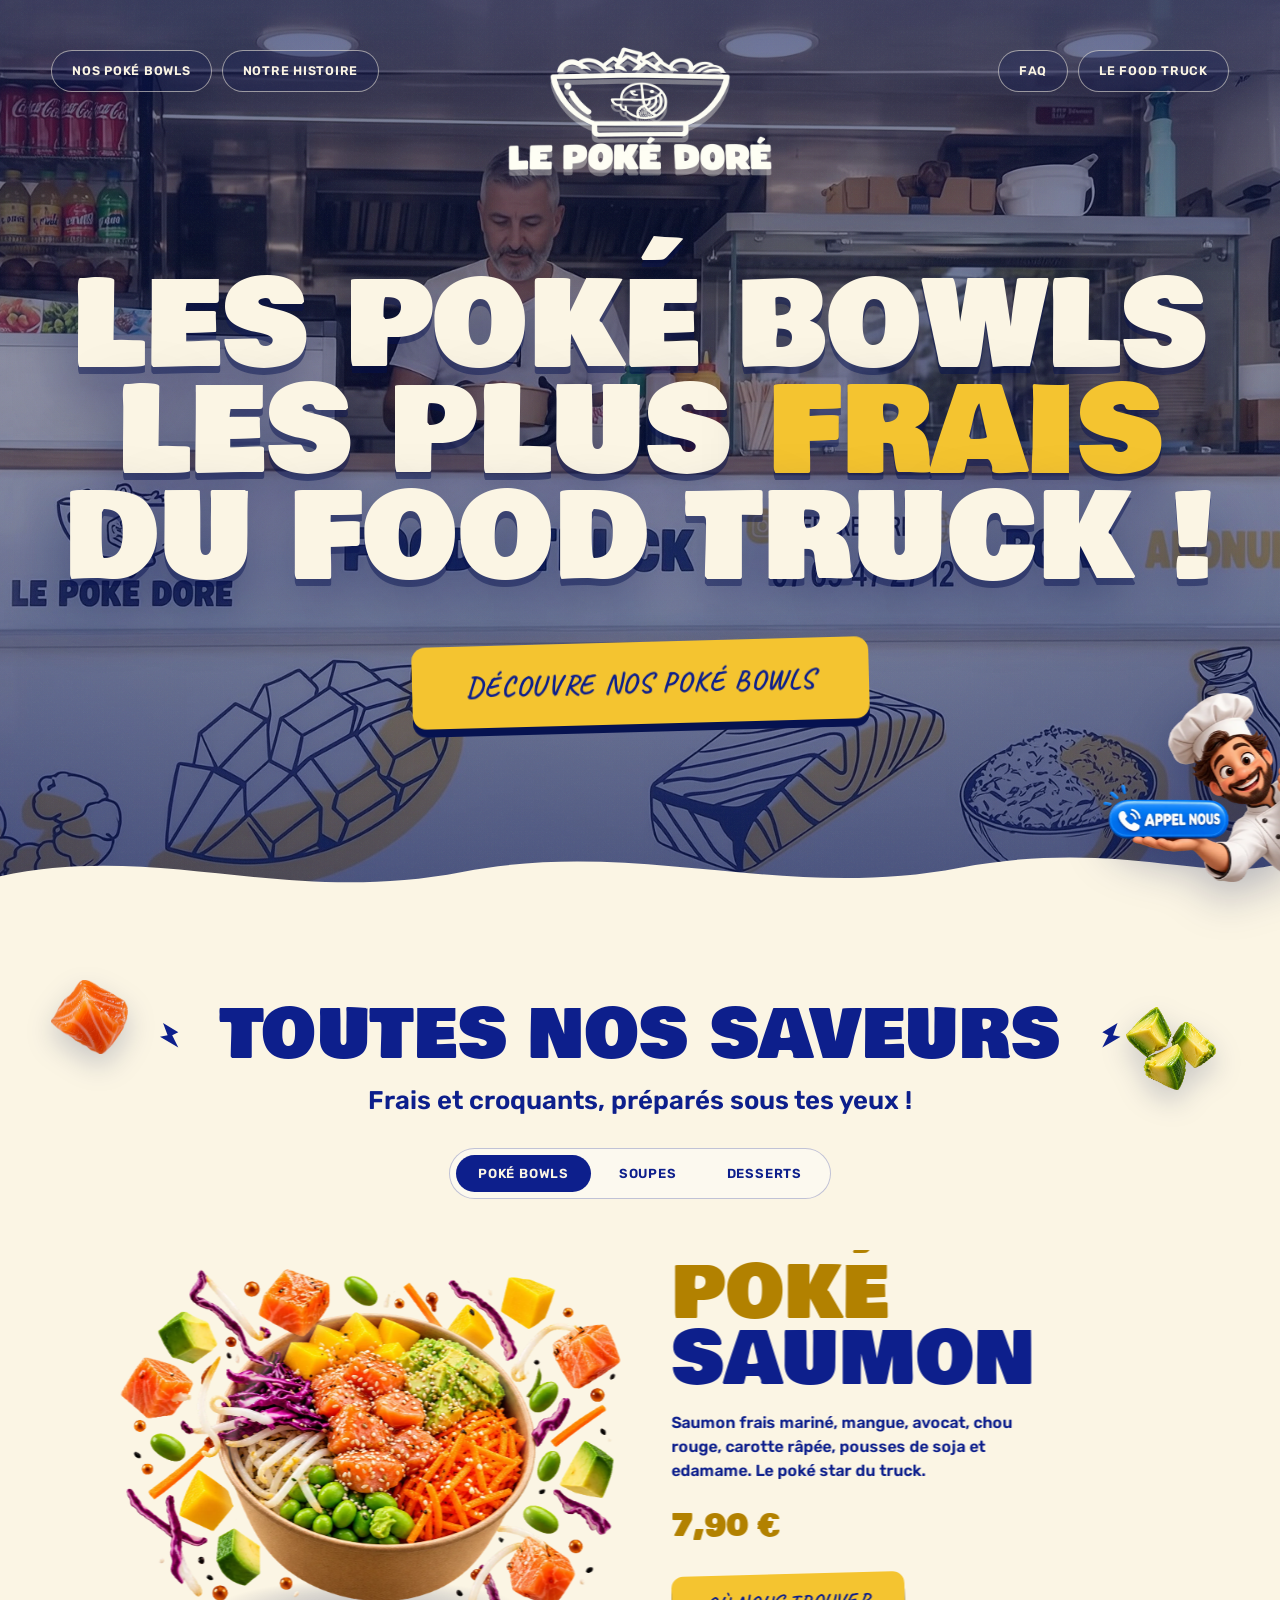
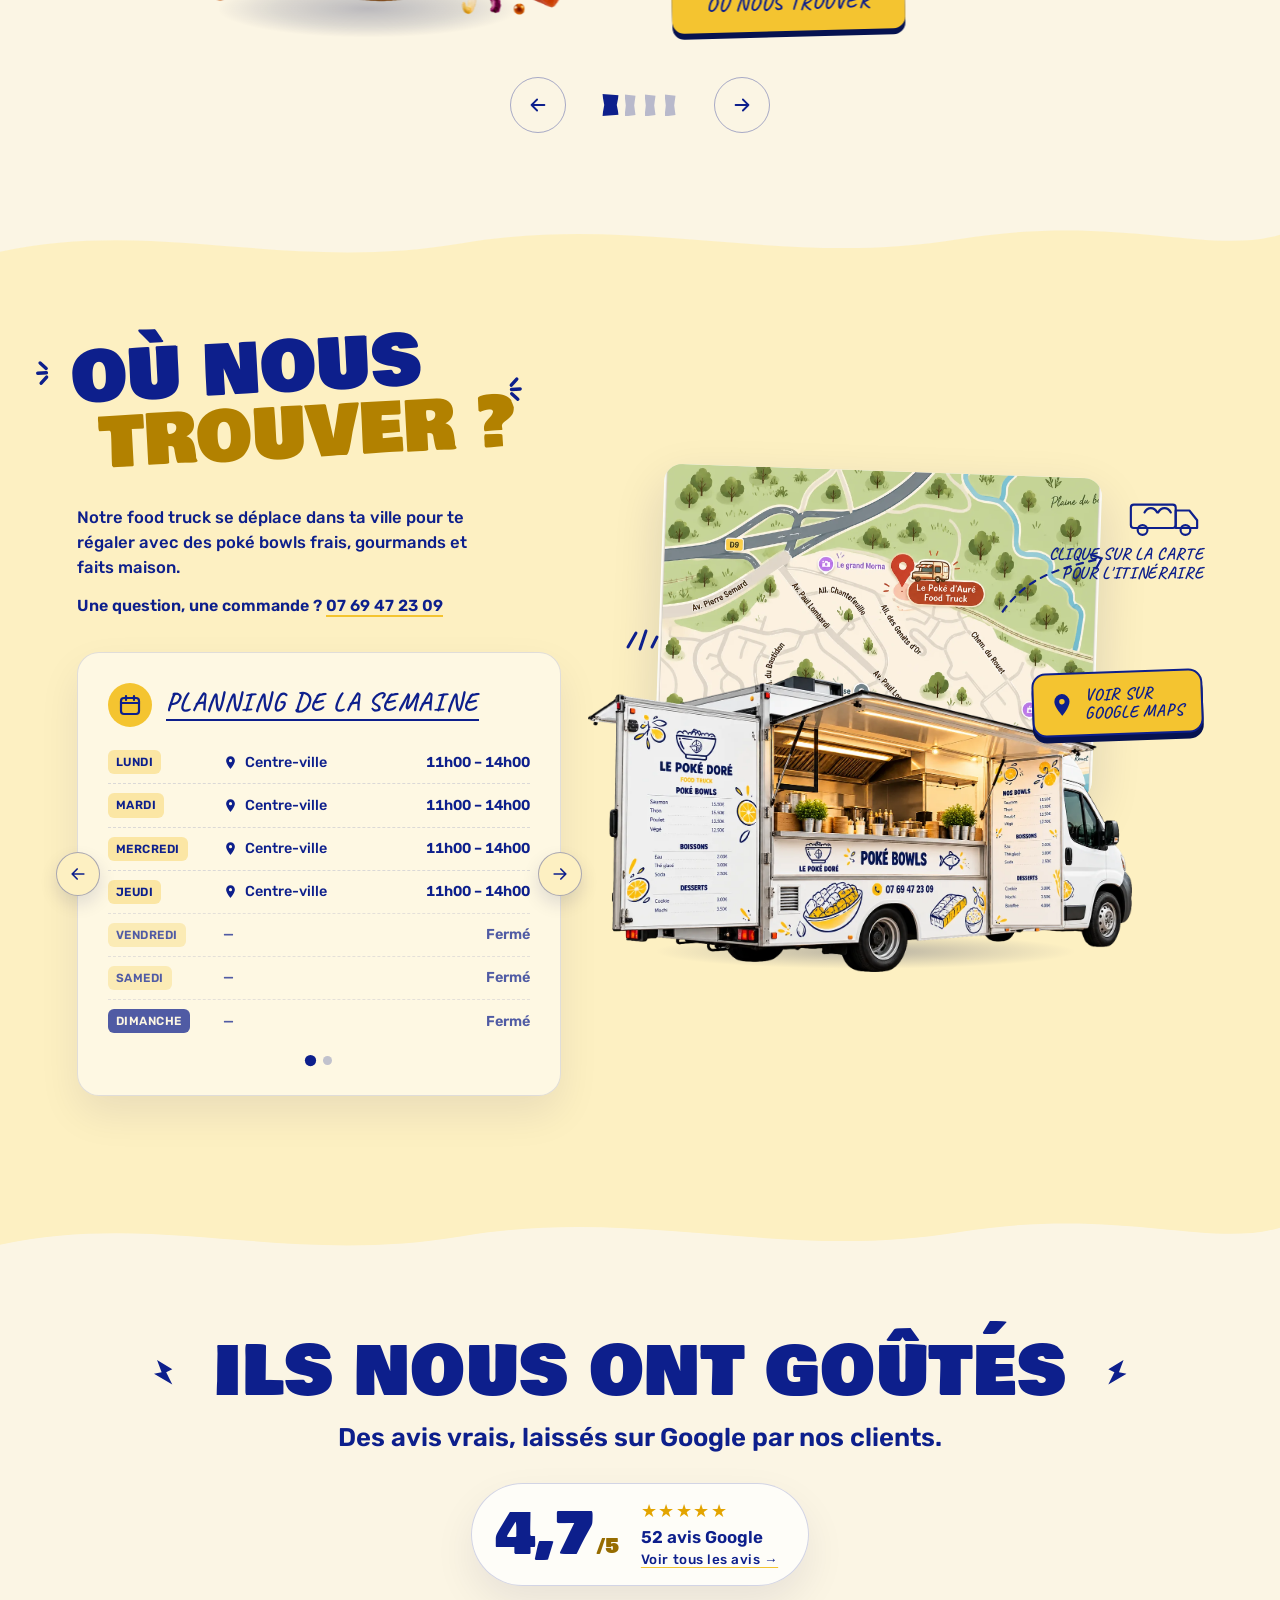
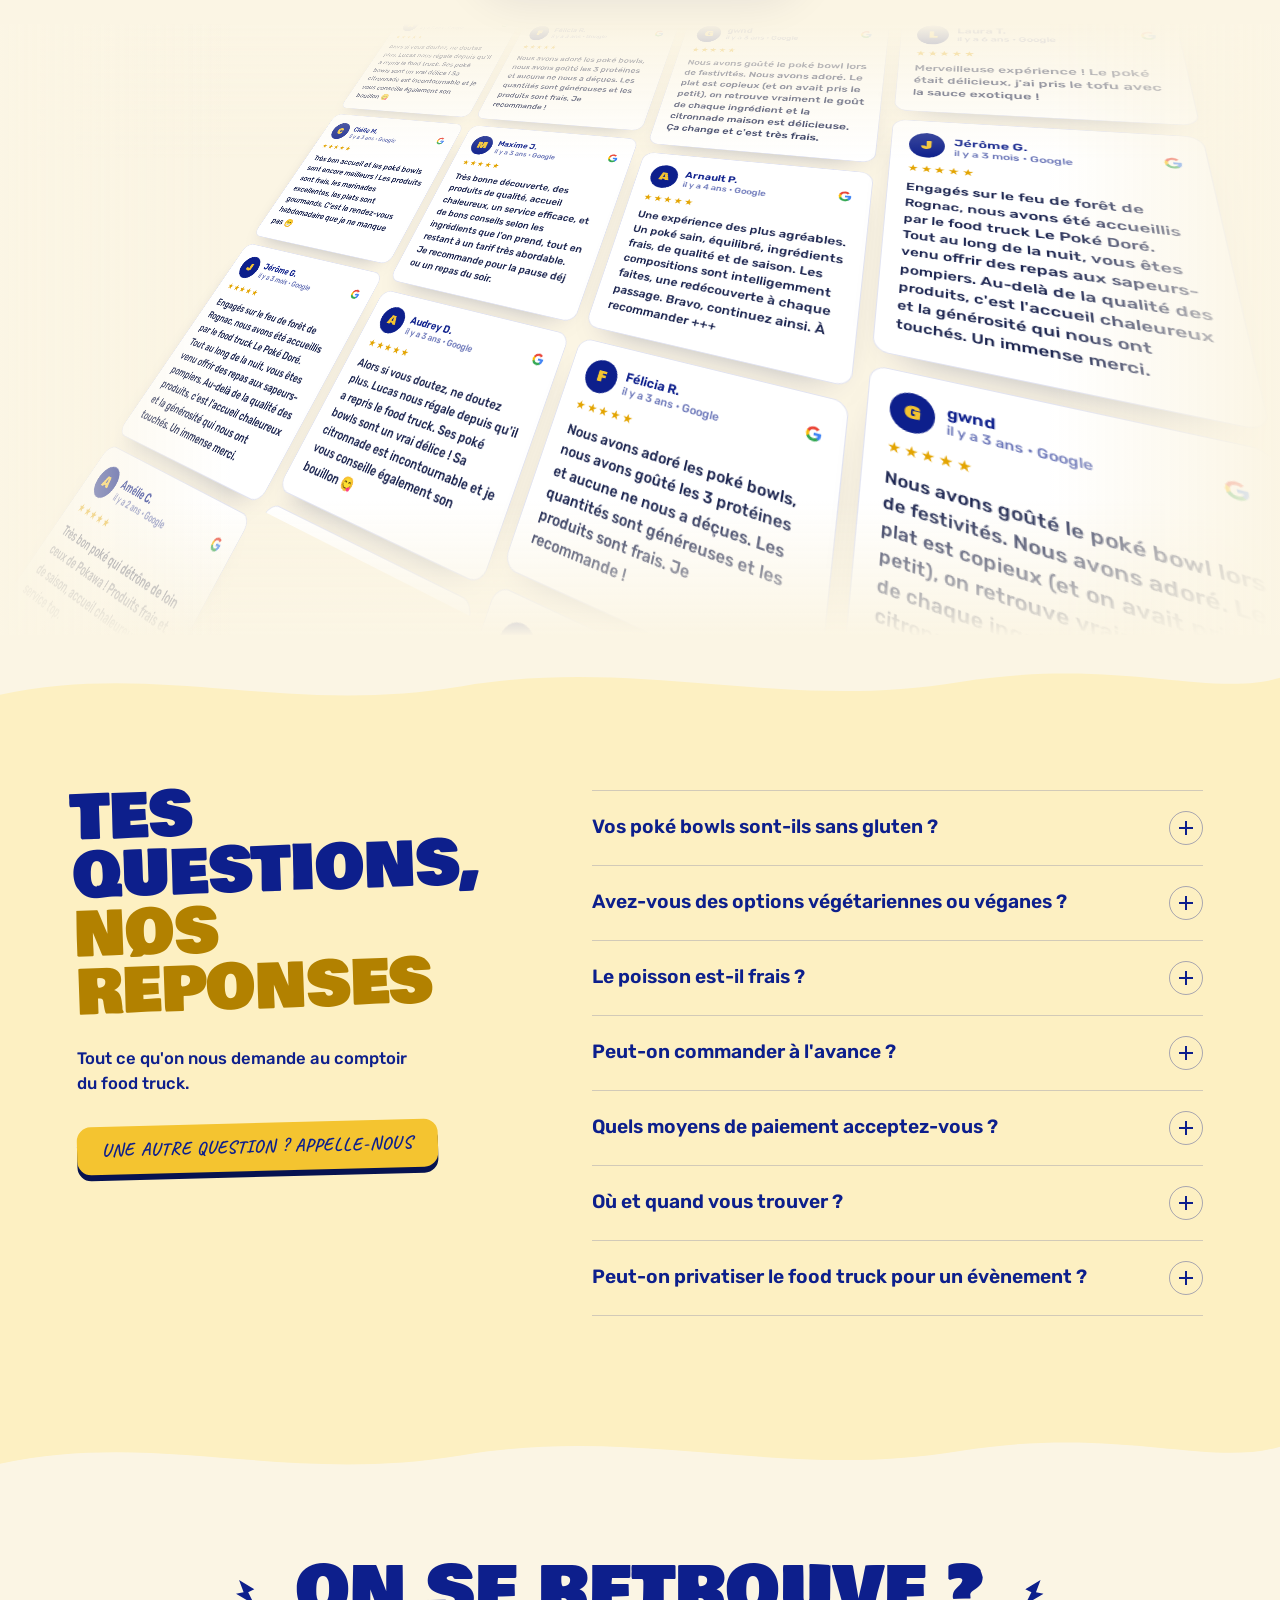
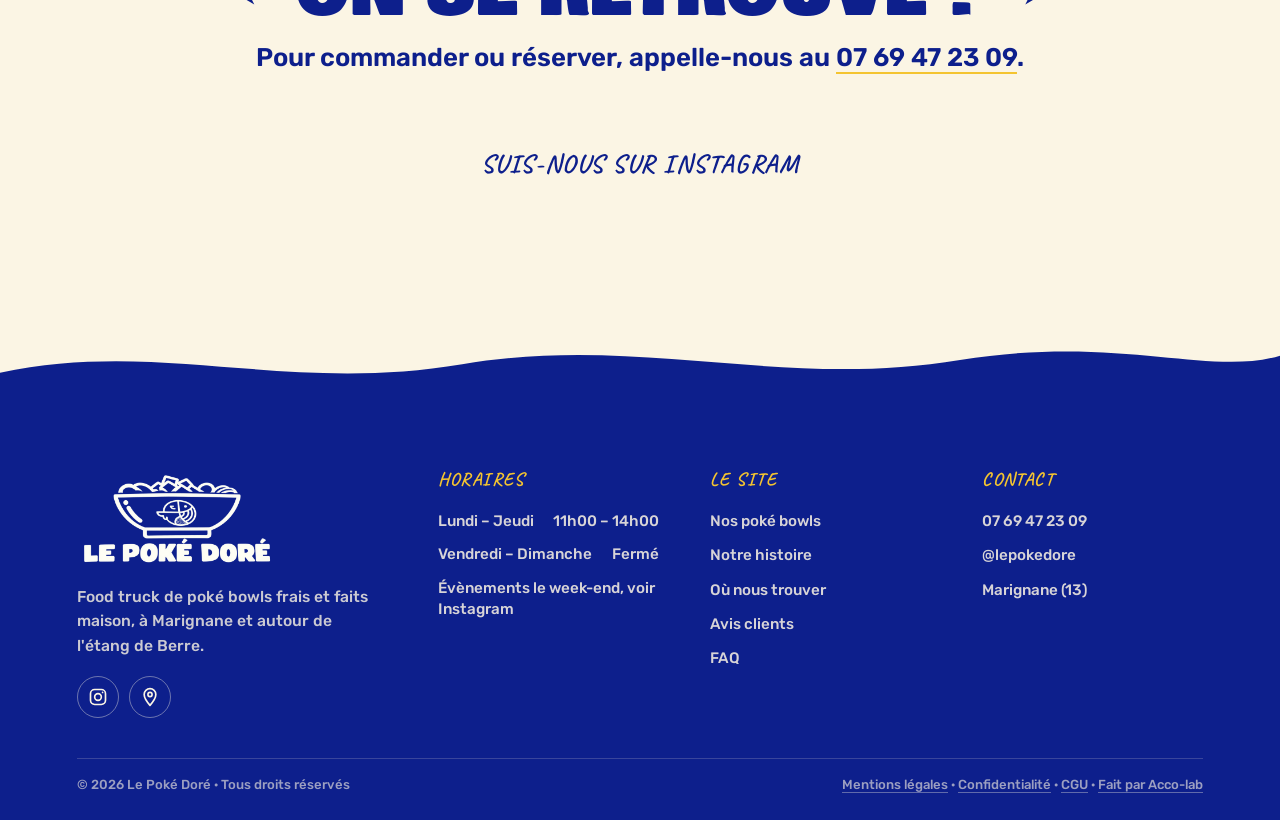
==== index.html @ 1b36ae54 "Flux Instagram affiché directement, sans bouton Co-Authored-By: Claude Fable 5.1 <noreply@anthropic." ====
<!doctype html>
<html lang="fr">
<head>
  <meta charset="utf-8">
  <meta name="viewport" content="width=device-width, initial-scale=1">
  <title>Le Poké Doré – Food truck de poké bowls à Marignane</title>
  <meta name="description" content="Poké bowls frais et faits maison, soupes et desserts à 2,50 €. Food truck à Marignane du lundi au jeudi, 11h à 14h. Planning, carte, avis et contact.">
  <link rel="canonical" href="https://www.lepokedore.fr/">
  <meta name="theme-color" content="#0d1f8c">
  <meta property="og:type" content="website">
  <meta property="og:locale" content="fr_FR">
  <meta property="og:site_name" content="Le Poké Doré">
  <meta property="og:title" content="Le Poké Doré – Food truck de poké bowls à Marignane">
  <meta property="og:description" content="Poké bowls frais et faits maison, soupes et desserts à 2,50 €. Food truck à Marignane du lundi au jeudi, 11h à 14h. Planning, carte, avis et contact.">
  <meta property="og:url" content="https://www.lepokedore.fr/">
  <meta property="og:image" content="https://www.lepokedore.fr/image/og-image.jpg">
  <meta property="og:image:width" content="1200">
  <meta property="og:image:height" content="630">
  <meta name="twitter:card" content="summary_large_image">
  <meta name="twitter:title" content="Le Poké Doré – Food truck de poké bowls à Marignane">
  <meta name="twitter:description" content="Poké bowls frais et faits maison, soupes et desserts à 2,50 €. Food truck à Marignane du lundi au jeudi, 11h à 14h. Planning, carte, avis et contact.">
  <meta name="twitter:image" content="https://www.lepokedore.fr/image/og-image.jpg">
  <link rel="icon" href="favicon.ico" sizes="any">
  <link rel="icon" type="image/png" sizes="192x192" href="icon-192.png">
  <link rel="apple-touch-icon" href="apple-touch-icon.png">
  <link rel="manifest" href="site.webmanifest">
  <link rel="stylesheet" href="style.css?v=3">
  <style>

    /* ---------- HERO ---------- */
    .hero{
      position:relative;
      min-height:100svh;
      overflow:hidden;
      display:grid;
      grid-template-rows:auto 1fr auto;
      isolation:isolate;
      color:var(--cream);
    }
    .hero__bg{
      position:absolute;inset:0;z-index:-2;
      background:url("image/videoheader-poster.jpg") center/cover no-repeat;
      animation:kenburns 18s ease-in-out infinite alternate;
      transform-origin:center;
    }
    @keyframes kenburns{from{transform:scale(1)}to{transform:scale(1.08)}}
    .hero__video{
      position:absolute;inset:0;width:100%;height:100%;object-fit:cover;display:block;
      opacity:0;transition:opacity .8s ease;
    }
    .hero__video.is-ready{opacity:1}
    .hero__shade{
      position:absolute;inset:0;z-index:-1;
      background:
        radial-gradient(120% 80% at 50% 50%, rgba(6,18,80,.08), rgba(6,18,80,.42)),
        linear-gradient(180deg, rgba(6,18,80,.45) 0%, rgba(6,18,80,.25) 40%, rgba(6,18,80,.55) 100%);
    }
    /* grain */
    .hero::after{
      content:"";position:absolute;inset:0;z-index:0;pointer-events:none;opacity:.07;
      background-image:url("data:image/svg+xml;utf8,<svg xmlns='http://www.w3.org/2000/svg' width='160' height='160'><filter id='n'><feTurbulence baseFrequency='.8' numOctaves='2' stitchTiles='stitch'/></filter><rect width='100%' height='100%' filter='url(%23n)'/></svg>");
    }
    /* wavy bottom edge */
    .hero__wave{
      position:absolute;left:0;right:0;bottom:-2px;z-index:2;
      width:100%;height:clamp(40px,6vw,90px);display:block;
    }
    .hero__wave path{fill:var(--cream)}

    .hero .nav__logo img{
      filter:drop-shadow(0 6px 0 rgba(6,18,80,.35)) brightness(0) invert(.96) sepia(.35) saturate(.6);
    }

    /* ---------- CONTENT ---------- */
    .hero__content{
      position:relative;z-index:3;
      display:flex;flex-direction:column;align-items:center;justify-content:center;
      text-align:center;padding:clamp(20px,4vw,40px) 16px clamp(60px,10vw,120px);
    }
    .hero__title{
      font-family:"Bowlby One SC",cursive;font-weight:400;
      font-size:clamp(2.6rem,9.2vw,8.6rem);
      line-height:.9;letter-spacing:.005em;text-transform:uppercase;
      max-width:16ch;
      text-shadow:0 .06em 0 rgba(6,18,80,.45), 0 24px 60px rgba(6,18,80,.5);
    }
    .hero__title .accent{color:var(--yellow)}
    .btn{
      margin-top:clamp(28px,4vw,56px);
      display:inline-block;text-decoration:none;
      font:700 clamp(1.25rem,2.2vw,1.9rem)/1 "Caveat",cursive;letter-spacing:.06em;text-transform:uppercase;
      color:var(--navy);background:var(--yellow);
      padding:.95em 1.9em;border-radius:14px;
      box-shadow:0 8px 0 var(--navy-deep);
      transform:rotate(-1.5deg);
      transition:transform .2s,box-shadow .2s;
    }
    .btn:hover{transform:rotate(-1.5deg) translateY(-3px);box-shadow:0 11px 0 var(--navy-deep)}
    .btn:active{transform:rotate(-1.5deg) translateY(5px);box-shadow:0 3px 0 var(--navy-deep)}

    /* ---------- reveal ---------- */
    .hero__title.reveal{animation-delay:.45s}
    .btn.reveal{animation-delay:.75s}
    .btn.reveal{animation-name:upbtn}
    @keyframes upbtn{to{opacity:1;transform:rotate(-1.5deg)}}

    @media (prefers-reduced-motion:reduce){
      .hero__bg{animation:none}
      .btn.reveal{transform:rotate(-1.5deg)}
    }

    /* ---------- SAVEURS / CARROUSEL ---------- */
    .saveurs{position:relative;overflow:hidden;padding:clamp(56px,8vw,110px) 0 clamp(48px,6vw,80px);color:var(--navy)}
    .saveurs__head{text-align:center;padding:0 16px;position:relative;z-index:2}
    .saveurs__title{
      font-family:"Bowlby One SC",cursive;font-weight:400;text-transform:uppercase;
      font-size:clamp(1.9rem,5.2vw,4.2rem);line-height:1;letter-spacing:.01em;
      display:inline-flex;align-items:center;gap:.35em;
    }
    .saveurs__title svg{width:.55em;height:.55em;flex:none;fill:var(--navy)}
    .saveurs__sub{margin-top:.6em;font:600 clamp(1.05rem,2vw,1.6rem)/1.3 "Rubik",sans-serif}

    .tabs{display:inline-flex;gap:6px;margin-top:clamp(18px,2.4vw,30px);padding:6px;border-radius:999px;border:1.5px solid rgba(13,31,140,.25);background:rgba(255,255,255,.4)}
    .tab{
      border:0;cursor:pointer;border-radius:999px;padding:12px 22px;background:transparent;color:var(--navy);
      font:600 .82rem/1 "Rubik",sans-serif;letter-spacing:.06em;text-transform:uppercase;transition:background .25s,color .25s;
    }
    .tab.is-active{background:var(--navy);color:var(--cream)}
    @media (hover:hover){.tab:not(.is-active):hover{background:rgba(13,31,140,.1)}}
    .carousel[hidden]{display:none}
    .carousel{position:relative;margin-top:clamp(28px,4vw,56px);z-index:2;animation:tabin .5s cubic-bezier(.2,.8,.2,1)}
    @keyframes tabin{from{opacity:0;transform:translateY(14px)}to{opacity:1;transform:none}}
    .carousel__viewport{overflow:hidden;width:100%;touch-action:pan-y;-webkit-user-select:none;user-select:none}
    .carousel__track img{-webkit-user-drag:none;pointer-events:none}
    .slide__price{margin-top:.9em;font-family:"Bowlby One SC",cursive;font-size:clamp(1.4rem,2.4vw,2.2rem);color:#b28100;line-height:1}
    .slide__btn{pointer-events:auto}
    .carousel__track{
      --w:min(1100px,84vw);--gap:clamp(16px,3vw,48px);
      display:flex;gap:var(--gap);width:max-content;
      transform:translateX(calc(50vw - var(--w)/2 - var(--i,0)*(var(--w) + var(--gap)) + var(--dx,0px)));
      transition:transform .7s cubic-bezier(.2,.8,.2,1);
      will-change:transform;backface-visibility:hidden;
    }
    .carousel__track.is-dragging{transition:none}
    .carousel__track.is-dragging .slide{transition:none}
    .carousel__track.is-jumping,
    .carousel__track.is-jumping .slide,
    .carousel__track.is-jumping .slide__bits{transition:none !important}
    .slide{
      width:var(--w);flex:none;
      display:grid;grid-template-columns:minmax(0,1.05fr) minmax(0,1fr);align-items:center;gap:clamp(16px,3vw,40px);
      opacity:.4;transform:scale(.94);transition:opacity .6s,transform .6s;
      padding:10px 0;
    }
    .slide.is-active{opacity:1;transform:none}
    .slide__media{position:relative;animation:bowlfloat 7s ease-in-out infinite}
    .slide:nth-child(2) .slide__media{animation-delay:1.5s}
    .slide:nth-child(3) .slide__media{animation-delay:3s}
    .slide__media img{width:100%;height:auto;display:block}
    .slide__bowl{position:relative;z-index:1}
    /* ombre douce dessinée sous le bowl (pas de filtre sur l'image : Safari le rogne) */
    .slide__media::before{
      content:"";position:absolute;z-index:0;left:22%;right:22%;bottom:-4%;height:16%;
      background:radial-gradient(ellipse at center, rgba(6,18,80,.26) 0%, rgba(6,18,80,.12) 45%, rgba(6,18,80,0) 72%);
    }
    .slide__bits{z-index:2}
    /* les ingrédients : rangés dans le bowl quand la slide est sur le côté, ils jaillissent quand elle arrive au centre */
    .slide__bits{
      position:absolute;inset:0;
      transform:scale(.18) rotate(-20deg);opacity:0;
      transform-origin:50% 56%;
      /* même durée et même courbe que le glissement du carrousel (.7s) */
      transition:transform .75s cubic-bezier(.2,.8,.25,1.15),opacity .3s ease;
    }
    .slide.is-active .slide__bits{transform:none;opacity:1}
    @keyframes bowlfloat{0%,100%{transform:translateY(0) rotate(-1deg)}50%{transform:translateY(-14px) rotate(1deg)}}
    .slide__body{padding-right:clamp(0px,2vw,24px);min-width:0}
    .slide__name{
      font-family:"Bowlby One SC",cursive;font-weight:400;text-transform:uppercase;
      font-size:clamp(2.2rem,5.6vw,5.4rem);line-height:.92;letter-spacing:.005em;
    }
    .slide__name .l1{display:block;color:#b28100}
    .slide__name .l2{display:block;color:var(--navy)}
    .slide__name .l2.is-long{font-size:.72em}
    .slide__text{margin-top:1.2em;max-width:34ch;font:600 clamp(.95rem,1.25vw,1.15rem)/1.5 "Rubik",sans-serif;color:var(--navy)}
    .slide__price{margin-top:.9em;font-family:"Bowlby One SC",cursive;font-size:clamp(1.4rem,2.4vw,2.2rem);color:#b28100;line-height:1}
    .slide__btn{
      margin-top:1.6em;display:inline-block;text-decoration:none;
      font:700 clamp(1.05rem,1.6vw,1.4rem)/1 "Caveat",cursive;letter-spacing:.06em;text-transform:uppercase;
      color:var(--navy);background:var(--yellow);padding:.9em 1.7em;border-radius:12px;
      box-shadow:0 6px 0 var(--navy-deep);transform:rotate(-1.5deg);transition:transform .2s,box-shadow .2s;
    }
    .slide__btn:hover{transform:rotate(-1.5deg) translateY(-3px);box-shadow:0 9px 0 var(--navy-deep)}

    .carousel__nav{display:flex;align-items:center;justify-content:center;gap:clamp(18px,3vw,40px);margin-top:clamp(20px,3vw,36px)}
    .carousel__arrow{
      width:56px;height:56px;border-radius:50%;border:1.5px solid rgba(13,31,140,.35);background:transparent;
      color:var(--navy);cursor:pointer;display:grid;place-items:center;transition:background .25s,color .25s,transform .2s;
    }
    .carousel__arrow svg{width:22px;height:22px;stroke:currentColor;fill:none;stroke-width:2;stroke-linecap:round;stroke-linejoin:round}
    @media (hover:hover){.carousel__arrow:hover{background:var(--navy);color:var(--cream);transform:translateY(-2px)}}
    .carousel__dots{display:flex;gap:9px}
    .carousel__dot{
      width:11px;height:22px;border:0;padding:0;cursor:pointer;background:rgba(13,31,140,.28);
      clip-path:polygon(0 0,100% 6%,88% 50%,100% 94%,0 100%,12% 50%);transition:background .25s,transform .25s;
    }
    .carousel__dot.is-active{background:var(--navy);transform:scaleX(1.5)}

    /* ingrédients qui volent autour de la section */
    .saveurs .food{position:absolute;z-index:1;pointer-events:none;filter:drop-shadow(0 12px 14px rgba(6,18,80,.2));transition:opacity .4s,transform .4s}
    .saveurs .food[data-for]{opacity:0;transform:scale(.6)}
    .saveurs[data-active="bowls-carousel"] .food[data-for="bowls-carousel"],
    .saveurs[data-active="soups-carousel"] .food[data-for="soups-carousel"],
    .saveurs[data-active="desserts-carousel"] .food[data-for="desserts-carousel"]{opacity:1;transform:none}
    /* desserts : pas de calque d'ingrédients, le pot est un peu plus petit */
    .slide--dessert .slide__media{padding:0 8%}
    .saveurs .food img{display:block;width:100%;height:auto;animation:float 6s ease-in-out infinite}
    @keyframes float{0%,100%{transform:translateY(0) rotate(var(--r,0deg))}50%{transform:translateY(-14px) rotate(calc(var(--r,0deg) + 4deg))}}
    .saveurs .food--a{left:4%;top:9%;width:clamp(50px,6vw,110px)}
    .saveurs .food--a img{--r:-15deg}
    .saveurs .food--b{right:5%;top:12%;width:clamp(60px,7vw,130px)}
    .saveurs .food--b img{--r:12deg;animation-delay:1.3s}
    .saveurs .food--c{left:10%;bottom:8%;width:clamp(60px,7vw,120px)}
    .saveurs .food--c img{--r:20deg;animation-delay:2.2s}

    @media (max-width:760px){
      .carousel__track{--w:86vw}
      .slide{grid-template-columns:1fr;text-align:center;gap:6px}
      .slide__body{padding:0 8px}
      .slide__text{margin:1em auto 0}
      .saveurs .food--a{left:3%;top:1.5%;width:50px}
      .saveurs .food--c{left:4%;bottom:3%;width:46px}
      .tabs{padding:4px;gap:4px}
      .tab{padding:11px 14px;font-size:.72rem}
      .saveurs .food--b{top:4%;right:3%;width:54px}
    }

    /* ---------- OÙ NOUS TROUVER ---------- */
    .where{position:relative;overflow:hidden;padding:clamp(56px,8vw,110px) 0 clamp(56px,7vw,100px);color:var(--navy)}
    .where__grid{
      width:min(1360px,88vw);margin:0 auto;
      display:grid;grid-template-columns:minmax(0,.9fr) minmax(0,1.1fr);gap:clamp(24px,4vw,64px);align-items:center;
    }
    .where__title{
      font-family:"Bowlby One SC",cursive;font-weight:400;text-transform:uppercase;
      font-size:clamp(2.4rem,5.4vw,5rem);line-height:.95;letter-spacing:.005em;position:relative;
      transform:rotate(-3deg);transform-origin:left bottom;width:fit-content;
    }
    .where__title .gold{color:#b28100;display:inline-block;transform:translateX(.35em)}
    .where__title .spark{position:absolute;width:.5em;height:.5em;fill:none;stroke:var(--navy);stroke-width:2.4;stroke-linecap:round}
    .where__title .spark--l{left:-.55em;top:.1em}
    .where__title .spark--r{right:-.5em;top:.7em;transform:scaleX(-1)}
    .where__text{margin-top:1.1em;max-width:36ch;font:500 clamp(1.02rem,1.3vw,1.25rem)/1.5 "Rubik",sans-serif}

    .plan{
      margin-top:clamp(22px,3vw,40px);
      background:rgba(255,255,255,.55);border:1.5px solid rgba(13,31,140,.12);
      border-radius:22px;padding:clamp(18px,2.4vw,30px) clamp(16px,2.4vw,30px);
      box-shadow:0 18px 40px rgba(6,18,80,.08);
    }
    .where__left{min-width:0}
    .plan{position:relative;min-width:0;max-width:100%}
    .plan__viewport{overflow:hidden;height:var(--plan-h,auto);min-width:0;width:100%}
    .plan__panels{display:flex;height:100%;min-width:0;width:100%;transition:transform .6s cubic-bezier(.2,.8,.2,1);transform:translateX(calc(var(--p,0) * -100%))}
    .plan__panel{flex:0 0 100%;width:100%;min-width:0;height:100%}
    .plan__carte img{max-width:100%}
    .plan__panel--carte{display:flex;flex-direction:column}
    .plan__panel--carte .plan__carte{flex:1;min-height:0;overflow-y:auto;overscroll-behavior:contain;scrollbar-width:thin}
    .plan__hint{margin:8px 0 0;text-align:center;font:500 .78rem "Rubik",sans-serif;color:rgba(13,31,140,.6)}
    .plan__arrow{
      position:absolute;top:50%;z-index:3;width:44px;height:44px;border-radius:50%;transform:translateY(-50%);
      border:1.5px solid rgba(13,31,140,.35);background:var(--cream);color:var(--navy);cursor:pointer;display:grid;place-items:center;
      box-shadow:0 8px 18px rgba(6,18,80,.12);transition:background .25s,color .25s;
    }
    .plan__arrow svg{width:20px;height:20px;stroke:currentColor;fill:none;stroke-width:2;stroke-linecap:round;stroke-linejoin:round}
    .plan__arrow--prev{left:-22px}.plan__arrow--next{right:-22px}
    @media (hover:hover){.plan__arrow:hover{background:var(--navy);color:var(--cream)}}
    .plan__dots{display:flex;justify-content:center;gap:8px;margin-top:14px}
    .plan__dots span{width:9px;height:9px;border-radius:50%;background:rgba(13,31,140,.25);transition:background .25s,transform .25s}
    .plan__dots span.is-active{background:var(--navy);transform:scale(1.25)}
    .plan__carte{display:block;border-radius:14px;overflow:hidden;border:1.5px solid rgba(13,31,140,.12);background:#fff}
    .plan__carte img{width:100%;height:auto;display:block}
    .plan__head{display:flex;align-items:center;gap:14px;margin-bottom:14px}
    .plan__ico{width:44px;height:44px;flex:none;border-radius:50%;background:var(--yellow);display:grid;place-items:center}
    .plan__ico svg{width:24px;height:24px;fill:none;stroke:var(--navy);stroke-width:2.2;stroke-linecap:round;stroke-linejoin:round}
    .plan__title{font:700 clamp(1.3rem,2vw,1.8rem)/1 "Caveat",cursive;letter-spacing:.06em;text-transform:uppercase;border-bottom:2px solid var(--navy);padding-bottom:4px}
    .plan__list{list-style:none}
    .plan__row{
      display:grid;grid-template-columns:7.2em 1fr auto;align-items:center;gap:12px;
      padding:9px 0;font:500 clamp(.9rem,1.1vw,1.05rem)/1.2 "Rubik",sans-serif;
    }
    .plan__row + .plan__row{border-top:1px dashed rgba(13,31,140,.14)}
    .plan__day{font-weight:600;text-transform:uppercase;letter-spacing:.04em;font-size:.82em;background:rgba(244,196,48,.35);padding:5px 8px;border-radius:6px;width:fit-content}
    .plan__place{display:flex;align-items:center;gap:7px}
    .plan__place svg{width:15px;height:15px;flex:none;fill:var(--navy)}
    .plan__time{white-space:nowrap;font-weight:600;font-variant-numeric:tabular-nums}
    .plan__row.is-closed{opacity:.72}
    .plan__row.is-today .plan__day{background:var(--navy);color:var(--cream)}

    /* côté droit : carte + truck */
    .where__map{position:relative;aspect-ratio:1.18;min-height:340px}
    .map{
      position:absolute;left:8%;top:0;width:74%;height:64%;
      border-radius:18px;overflow:hidden;transform:rotate(2deg);
      box-shadow:0 20px 50px rgba(6,18,80,.14);background:#eef3e6;
    }
    .map__bg{width:100%;height:100%;display:block;object-fit:cover}

    .truck{
      position:absolute;left:-4%;bottom:0;width:92%;z-index:2;
      animation:truckfloat 7s ease-in-out infinite;
    }
    .truck img{width:100%;height:auto;display:block}
    .truck::before{content:"";position:absolute;left:12%;right:10%;bottom:1%;height:12%;background:radial-gradient(ellipse at center, rgba(6,18,80,.28), rgba(6,18,80,0) 70%);z-index:-1}
    @keyframes truckfloat{0%,100%{transform:translateY(0)}50%{transform:translateY(-8px)}}

    .where__note{
      position:absolute;right:0;top:4%;max-width:190px;text-align:right;
      font:700 clamp(1rem,1.3vw,1.25rem)/1.15 "Caveat",cursive;letter-spacing:.04em;text-transform:uppercase;color:var(--navy);
    }
    .where__note svg{width:78px;height:auto;display:block;margin:0 0 6px auto;fill:none;stroke:var(--navy);stroke-width:2.2;stroke-linecap:round;stroke-linejoin:round}
    .where__arrow{position:absolute;right:16%;top:16%;width:110px;height:auto;fill:none;stroke:var(--navy);stroke-width:2.4;stroke-dasharray:7 7;stroke-linecap:round;z-index:1}
    .where__cta{
      position:absolute;right:0;top:40%;z-index:3;
      display:inline-flex;align-items:center;gap:10px;text-decoration:none;
      font:700 clamp(1rem,1.3vw,1.25rem)/1.05 "Caveat",cursive;letter-spacing:.05em;text-transform:uppercase;
      color:var(--navy);background:var(--yellow);padding:.75em 1.1em .75em .9em;border-radius:14px;
      border:2px solid var(--navy);box-shadow:0 6px 0 var(--navy-deep);transform:rotate(-2deg);transition:transform .2s,box-shadow .2s;
    }
    .where__cta svg{width:26px;height:26px;flex:none;fill:var(--navy)}
    .where__cta:hover{transform:rotate(-2deg) translateY(-3px);box-shadow:0 9px 0 var(--navy-deep)}
    .where__phone{margin-top:18px;font:600 clamp(1rem,1.2vw,1.15rem)/1 "Rubik",sans-serif}
    .where__phone a{color:var(--navy);text-decoration:none;border-bottom:2px solid var(--yellow);white-space:nowrap}

    .where .dash{position:absolute;width:36px;height:auto;fill:none;stroke:var(--navy);stroke-width:3;stroke-linecap:round;z-index:1}

    @media (max-width:900px){
      .where__grid{grid-template-columns:minmax(0,1fr)}
      .plan{padding:16px 12px}
      .plan__arrow{width:36px;height:36px}
      .plan__arrow--prev{left:4px}.plan__arrow--next{right:4px}
      .plan__arrow{top:auto;bottom:6px;transform:none}
      .plan__dots{margin-top:12px}
      .plan__row{grid-template-columns:5.4em 1fr auto;gap:8px;font-size:.86rem;padding:8px 0}
      .plan__day{font-size:.72em;padding:4px 6px}
      .plan__time{font-size:.92em}
      .where__title .spark--l{left:-.4em}
      .where__map{aspect-ratio:1.1;min-height:300px;margin-top:10px}
      .where__note{display:none}
      .where__arrow{display:none}
      .where__cta{top:auto;bottom:62%;right:0}
      .map{left:6%;width:74%}
      .truck{left:-6%;width:100%}
    }

    /* ---------- Pop-up carte ---------- */
    .lightbox{border:0;padding:0;background:transparent;max-width:none;max-height:none;width:100vw;height:100vh;
      display:none;align-items:center;justify-content:center;overscroll-behavior:contain}
    .lightbox[open]{display:flex}
    .lightbox::backdrop{background:rgba(6,18,80,.78);backdrop-filter:blur(4px)}
    .lightbox img{max-width:min(92vw,720px);max-height:88vh;width:auto;height:auto;border-radius:18px;
      box-shadow:0 40px 80px rgba(0,0,0,.45);animation:lbin .35s cubic-bezier(.2,.8,.2,1)}
    @keyframes lbin{from{opacity:0;transform:scale(.94) translateY(12px)}to{opacity:1;transform:none}}
    .lightbox__close{position:fixed;top:14px;right:14px;width:48px;height:48px;border-radius:50%;border:0;cursor:pointer;
      background:var(--yellow);color:var(--navy);display:grid;place-items:center;box-shadow:0 6px 0 var(--navy-deep);z-index:2}
    .lightbox__close svg{width:24px;height:24px;stroke:currentColor;fill:none;stroke-width:2.4;stroke-linecap:round}
    body.has-lightbox{overflow:hidden}

    /* ---------- AVIS : mur de cartes en perspective ---------- */
    .avis{position:relative;overflow:hidden;padding:clamp(56px,8vw,110px) 0 0;color:var(--navy)}
    .avis__head{text-align:center;padding:0 16px;position:relative;z-index:2}
    .avis__title{
      font-family:"Bowlby One SC",cursive;font-weight:400;text-transform:uppercase;
      font-size:clamp(1.9rem,5.2vw,4.2rem);line-height:1;letter-spacing:.01em;
      display:inline-flex;align-items:center;gap:.35em;
    }
    .avis__title .spark{width:.55em;height:.55em;flex:none;fill:var(--navy)}
    .avis__sub{margin-top:.6em;font:600 clamp(1.05rem,2vw,1.6rem)/1.3 "Rubik",sans-serif}
    .score{
      display:inline-flex;align-items:center;gap:22px;margin:28px auto 0;padding:16px 30px 16px 24px;
      border-radius:999px;background:rgba(255,255,255,.6);border:1.5px solid rgba(13,31,140,.18);
      box-shadow:0 18px 40px rgba(6,18,80,.08);text-align:left;text-decoration:none;color:var(--navy);
      transition:transform .25s,box-shadow .25s;
    }
    .score:hover{transform:translateY(-3px);box-shadow:0 24px 50px rgba(6,18,80,.14)}
    .score__note{font-family:"Bowlby One SC",cursive;font-size:56px;line-height:.9;color:var(--navy)}
    .score__note small{font-size:20px;color:#966c00;margin-left:2px}
    .score__detail{display:flex;flex-direction:column;gap:3px;font:500 15px/1.3 "Rubik",sans-serif}
    .score__detail .stars{font-size:18px;letter-spacing:.08em}
    .score__detail strong{font-weight:600;font-size:17px}
    .score__link{font-size:13.5px;letter-spacing:.04em;text-decoration:underline;text-underline-offset:3px;text-decoration-color:var(--yellow)}
    .stars{color:#e3a400;letter-spacing:.12em}

    .gwall{--gap:16px;--duree:42s;position:relative;height:clamp(560px,68vh,740px);overflow:hidden;perspective:320px;margin-top:clamp(20px,3vw,40px)}
    .gwall__scene{
      position:absolute;left:50%;top:50%;display:flex;gap:var(--gap);
      transform:translate(-50%,-50%) translateX(-80px) translateZ(-90px) rotateX(18deg) rotateY(-9deg) rotateZ(16deg);
      transform-style:preserve-3d;
    }
    .gcol{display:flex;flex-direction:column;gap:var(--gap);width:310px;flex-shrink:0}
    .gcol__track{display:flex;flex-direction:column;gap:var(--gap);flex-shrink:0;animation:gcol-up var(--duree) linear infinite}
    .gcol--rev .gcol__track{animation-direction:reverse}
    .gwall:hover .gcol__track{animation-play-state:paused}
    @keyframes gcol-up{from{transform:translateY(0)}to{transform:translateY(calc(-100% - var(--gap)))}}
    .gcard{
      margin:0;padding:20px 20px 22px;border-radius:16px;background:#fff;
      border:1.5px solid rgba(13,31,140,.12);box-shadow:0 18px 40px -28px rgba(6,18,80,.4);
      display:flex;flex-direction:column;gap:10px;
    }
    .gcard__head{display:flex;align-items:center;gap:10px}
    .gcard__avatar{width:40px;height:40px;border-radius:50%;flex-shrink:0;display:grid;place-items:center;background:var(--navy);color:var(--yellow);font-family:"Bowlby One SC",cursive;font-size:18px}
    .gcard__head figcaption{display:flex;flex-direction:column;line-height:1.25;min-width:0;flex:1}
    .gcard__head b{font:600 15px "Rubik",sans-serif;color:var(--navy)}
    .gcard__head small{font:500 12.5px "Rubik",sans-serif;color:rgba(13,31,140,.6)}
    .gcard__g{width:18px;height:18px;flex-shrink:0}
    .gcard .stars{font-size:14px}
    .gcard blockquote{margin:0;font:500 15.5px/1.5 "Rubik",sans-serif;color:#1c2550}
    .gwall__fade{position:absolute;pointer-events:none;z-index:2}
    .gwall__fade--t{inset:0 0 auto 0;height:22%;background:linear-gradient(180deg,var(--cream),transparent)}
    .gwall__fade--b{inset:auto 0 0 0;height:22%;background:linear-gradient(0deg,var(--cream),transparent)}
    .gwall__fade--l{inset:0 auto 0 0;width:18%;background:linear-gradient(90deg,var(--cream),transparent)}
    .gwall__fade--r{inset:0 0 0 auto;width:18%;background:linear-gradient(270deg,var(--cream),transparent)}
    @media (max-width:860px){
      .gwall{height:520px;perspective:260px}
      .gwall__scene{transform:translate(-50%,-50%) translateX(-30px) translateZ(-60px) rotateX(14deg) rotateY(-6deg) rotateZ(10deg)}
      .gcol{width:250px}
      .gcol:nth-child(n+4){display:none}
    }
    @media (max-width:640px){
      .gcol:nth-child(n+3){display:none}
      .score{gap:16px;padding:14px 22px 14px 18px}
      .score__note{font-size:46px}
    }
    @media (prefers-reduced-motion:reduce){.gcol__track{animation:none}}

    /* ---------- Séparateurs ondulés entre sections ---------- */
    /* la vague est dans la section, remplie de la couleur de la section précédente */
    .sec-wave{position:absolute;left:0;right:0;top:-1px;width:100%;height:clamp(40px,6vw,90px);display:block;pointer-events:none;z-index:1}
    .sec-wave path{fill:var(--prev-bg)}
    .saveurs{--sec-bg:var(--cream);padding-bottom:clamp(36px,5vw,60px)}
    .where{--sec-bg:#fdf0c2;--prev-bg:var(--cream);background:var(--sec-bg);padding-top:clamp(90px,12vw,170px);padding-bottom:clamp(56px,7vw,100px)}
    .avis{--sec-bg:var(--cream);--prev-bg:#fdf0c2;background:var(--sec-bg);padding-top:clamp(90px,12vw,170px)}
    .plan__arrow{background:var(--sec-bg)}
    .gwall__fade--t{background:linear-gradient(180deg,var(--sec-bg),transparent)}
    .gwall__fade--b{background:linear-gradient(0deg,var(--sec-bg),transparent)}
    .gwall__fade--l{background:linear-gradient(90deg,var(--sec-bg),transparent)}
    .gwall__fade--r{background:linear-gradient(270deg,var(--sec-bg),transparent)}
    .score{background:rgba(255,255,255,.75)}

    /* ---------- FAQ ---------- */
    .faq{--sec-bg:#fdf0c2;--prev-bg:var(--cream);position:relative;background:var(--sec-bg);padding:clamp(90px,12vw,170px) 0 clamp(56px,7vw,100px);color:var(--navy)}
    .faq__grid{width:min(1200px,88vw);margin:0 auto;display:grid;grid-template-columns:.85fr 1.15fr;gap:clamp(28px,5vw,80px);align-items:start}
    .faq__title{font-family:"Bowlby One SC",cursive;font-weight:400;text-transform:uppercase;font-size:clamp(2.2rem,4.8vw,4.4rem);line-height:.95;transform:rotate(-2deg);transform-origin:left bottom;width:fit-content}
    .faq__title .gold{color:#b28100}
    .faq__sub{margin:1.4em 0 1.6em;max-width:32ch;font:500 clamp(1rem,1.3vw,1.2rem)/1.5 "Rubik",sans-serif}
    .btn--small{margin-top:0;font-size:clamp(1rem,1.4vw,1.25rem);padding:.85em 1.4em;box-shadow:0 6px 0 var(--navy-deep)}
    .faq__item{border-bottom:1.5px solid rgba(13,31,140,.18)}
    .faq__item:first-child{border-top:1.5px solid rgba(13,31,140,.18)}
    .faq__item summary{
      list-style:none;cursor:pointer;display:flex;align-items:center;justify-content:space-between;gap:20px;
      padding:20px 0;font:600 clamp(1.05rem,1.5vw,1.3rem)/1.3 "Rubik",sans-serif;transition:color .25s;
    }
    .faq__item summary::-webkit-details-marker{display:none}
    .faq__item summary:hover{color:#8d6500}
    .faq__item summary i{position:relative;width:34px;height:34px;flex:none;border-radius:50%;border:1.5px solid rgba(13,31,140,.35);transition:background .3s,transform .5s cubic-bezier(.2,.8,.2,1)}
    .faq__item summary i::before,.faq__item summary i::after{content:"";position:absolute;left:50%;top:50%;width:14px;height:2px;background:currentColor;transform:translate(-50%,-50%)}
    .faq__item summary i::after{transform:translate(-50%,-50%) rotate(90deg)}
    .faq__item[open] summary i{background:var(--navy);color:var(--cream);transform:rotate(135deg)}
    .faq__a{overflow:hidden}
    .faq__a p{margin:0 0 20px;max-width:60ch;font:500 clamp(.98rem,1.15vw,1.08rem)/1.6 "Rubik",sans-serif;color:#1c2550}
    .faq__item[open] .faq__a p{animation:faqin .4s cubic-bezier(.2,.8,.2,1)}
    @keyframes faqin{from{opacity:0;transform:translateY(-6px)}to{opacity:1;transform:none}}

    /* ---------- CONTACT ---------- */
    .contact{--sec-bg:var(--cream);--prev-bg:#fdf0c2;position:relative;background:var(--sec-bg);padding:clamp(90px,12vw,170px) 16px clamp(70px,9vw,130px);color:var(--navy);text-align:center}
    .contact__title{font-family:"Bowlby One SC",cursive;font-weight:400;text-transform:uppercase;font-size:clamp(1.9rem,5.2vw,4.2rem);line-height:1;display:inline-flex;align-items:center;gap:.35em}
    .contact__title .spark{width:.55em;height:.55em;flex:none;fill:var(--navy)}
    .contact__sub{margin-top:.6em;font:600 clamp(1.05rem,2vw,1.6rem)/1.3 "Rubik",sans-serif}
    .contact__tel{color:var(--navy);text-decoration:none;border-bottom:2px solid var(--yellow)}
    .contact__cards{display:grid;grid-template-columns:minmax(0,420px);justify-content:center;gap:clamp(16px,2.5vw,32px);margin-top:clamp(28px,4vw,52px)}
    .ccard{
      display:flex;flex-direction:column;align-items:center;gap:6px;text-decoration:none;color:var(--navy);
      padding:clamp(24px,3vw,36px) 20px;border-radius:22px;background:#fff;border:1.5px solid rgba(13,31,140,.12);
      box-shadow:0 18px 40px rgba(6,18,80,.08);transition:transform .25s,box-shadow .25s;
    }
    .ccard:hover{transform:translateY(-4px);box-shadow:0 26px 50px rgba(6,18,80,.14)}
    .ccard__ico{width:60px;height:60px;border-radius:50%;display:grid;place-items:center;background:var(--yellow);margin-bottom:8px}
    .ccard__ico svg{width:28px;height:28px;fill:none;stroke:var(--navy);stroke-width:2;stroke-linecap:round;stroke-linejoin:round}
    .ccard__label{font:600 .8rem "Rubik",sans-serif;letter-spacing:.08em;text-transform:uppercase;color:rgba(13,31,140,.65)}
    .ccard__value{font-family:"Bowlby One SC",cursive;font-size:clamp(1.5rem,2.6vw,2.2rem);line-height:1.1}
    .ccard__hint{font:500 .92rem/1.4 "Rubik",sans-serif;color:rgba(13,31,140,.7);max-width:28ch}

    .insta{width:min(1200px,92vw);margin:clamp(40px,6vw,80px) auto 0;text-align:left}
    .insta__title{font:700 clamp(1.3rem,2vw,1.8rem)/1 "Caveat",cursive;letter-spacing:.06em;text-transform:uppercase;color:var(--navy);text-align:center;margin-bottom:22px}

    /* ---------- FOOTER ---------- */
    .footer{--prev-bg:var(--cream);position:relative;background:var(--navy);color:var(--cream);padding:clamp(90px,12vw,170px) 0 28px}
    .footer__grid{width:min(1200px,88vw);margin:0 auto;display:grid;grid-template-columns:1.4fr 1fr 1fr 1fr;gap:clamp(28px,4vw,60px)}
    .footer__logo{width:200px;height:auto;display:block;filter:brightness(0) invert(.96) sepia(.35) saturate(.6)}
    .footer__brand p{margin:18px 0 0;max-width:34ch;font:500 .98rem/1.55 "Rubik",sans-serif;color:rgba(251,245,228,.8)}
    .footer__social{display:flex;gap:10px;margin-top:18px}
    .footer__social a{width:42px;height:42px;border-radius:50%;display:grid;place-items:center;border:1.5px solid rgba(251,245,228,.4);color:var(--cream);transition:background .25s,color .25s}
    .footer__social a:hover{background:var(--yellow);color:var(--navy);border-color:var(--yellow)}
    .footer__social svg{width:20px;height:20px;fill:none;stroke:currentColor;stroke-width:2;stroke-linecap:round;stroke-linejoin:round}
    .footer__col h3{font:700 1.15rem "Caveat",cursive;letter-spacing:.08em;text-transform:uppercase;color:var(--yellow);margin-bottom:14px}
    .footer__col ul{list-style:none}
    .footer__col li{display:flex;justify-content:space-between;gap:12px;padding:6px 0;font:500 .95rem/1.4 "Rubik",sans-serif;color:rgba(251,245,228,.85)}
    .footer__col a{color:inherit;text-decoration:none;border-bottom:1.5px solid transparent;transition:border-color .25s,color .25s}
    .footer__col a:hover{color:var(--yellow);border-color:var(--yellow)}
    .footer__note{font-size:.82rem;color:rgba(251,245,228,.6)}
    .footer__bottom{width:min(1200px,88vw);margin:40px auto 0;padding-top:18px;border-top:1px solid rgba(251,245,228,.18);display:flex;justify-content:space-between;gap:12px;flex-wrap:wrap;font:500 .82rem "Rubik",sans-serif;color:rgba(251,245,228,.6)}
    .footer__bottom a{color:inherit}
    .footer__links a{text-decoration:none;border-bottom:1px solid rgba(251,245,228,.35)}
    .footer__links a:hover{color:var(--yellow);border-color:var(--yellow)}

    @media (max-width:900px){
      .faq__grid{grid-template-columns:1fr}
      .footer__grid{grid-template-columns:1fr 1fr}
    }
    @media (max-width:640px){
      .contact__cards{grid-template-columns:1fr}
      .footer__grid{grid-template-columns:1fr}
      .footer__col li{justify-content:flex-start}
      .faq__title{transform:none}
    }
  </style>
</head>
<body>

<header class="hero">
  <div class="hero__bg" role="img" aria-label="Le chef du Poké Doré prépare un bowl dans le food truck">
    <video class="hero__video" autoplay muted loop playsinline poster="image/videoheader-poster.jpg" preload="auto">
      <source src="image/videoheader.mp4" type="video/mp4">
    </video>
  </div>
  <div class="hero__shade"></div>

  <nav class="nav" aria-label="Navigation principale">
    <div class="nav__links">
    <div class="nav__group reveal">
      <a class="pill" href="#bowls">Nos poké bowls</a>
      <a class="pill" href="histoire.html">Notre histoire</a>
    </div>
    <a class="nav__logo reveal" href="#" aria-label="Le Poké Doré – accueil">
      <img src="image/logo.webp" alt="Le Poké Doré" width="1400" height="700">
    </a>
    <div class="nav__group nav__group--right reveal">
      <a class="pill" href="#faq">FAQ</a>
      <a class="pill" href="#truck">Le food truck</a>
    </div>
    </div>
  </nav>

  <div class="hero__content">
    <h1 class="hero__title reveal">
      Les poké bowls les plus <span class="accent">frais</span> du food truck !
    </h1>
    <a class="btn reveal" href="#bowls">Découvre nos poké bowls</a>
  </div>

  <svg class="hero__wave" viewBox="0 0 1440 90" preserveAspectRatio="none" aria-hidden="true">
    <path d="M0,60 C180,20 320,95 520,55 C720,15 880,90 1080,50 C1260,15 1360,70 1440,45 L1440,90 L0,90 Z"/>
  </svg>
</header>

<section class="saveurs" id="bowls" data-active="bowls-carousel">
  <div class="food food--a" data-for="bowls-carousel"><img src="image/saumon-cut.webp" alt="" width="700" height="667" loading="lazy" decoding="async"></div>
  <div class="food food--b" data-for="bowls-carousel"><img src="image/avocat-cut.webp" alt="" width="700" height="645" loading="lazy" decoding="async"></div>
  <div class="food food--c" data-for="bowls-carousel"><img src="image/carotteraper-cut.webp" alt="" width="700" height="499" loading="lazy" decoding="async"></div>
  <div class="food food--a" data-for="soups-carousel"><img src="image/champignon-cut.webp" alt="" width="700" height="688" loading="lazy" decoding="async"></div>
  <div class="food food--b" data-for="soups-carousel"><img src="image/potiron-cut.webp" alt="" width="700" height="690" loading="lazy" decoding="async"></div>
  <div class="food food--c" data-for="soups-carousel"><img src="image/pain-cut.webp" alt="" width="700" height="579" loading="lazy" decoding="async"></div>
  <div class="food food--a" data-for="desserts-carousel"><img src="image/chocolat-cut.webp" alt="" width="700" height="617" loading="lazy" decoding="async"></div>
  <div class="food food--b" data-for="desserts-carousel"><img src="image/framboise-cut.webp" alt="" width="700" height="652" loading="lazy" decoding="async"></div>
  <div class="food food--c" data-for="desserts-carousel"><img src="image/banane-cut.webp" alt="" width="700" height="656" loading="lazy" decoding="async"></div>

  <div class="saveurs__head">
    <h2 class="saveurs__title">
      <svg viewBox="0 0 24 24" aria-hidden="true"><path d="M2 4l10 6-4 2 4 8-12-7 5-1z"/></svg>
      Toutes nos saveurs
      <svg viewBox="0 0 24 24" aria-hidden="true" style="transform:scaleX(-1)"><path d="M2 4l10 6-4 2 4 8-12-7 5-1z"/></svg>
    </h2>
    <p class="saveurs__sub">Frais et croquants, préparés sous tes yeux !</p>
    <div class="tabs" role="tablist" aria-label="Choisir la catégorie">
      <button class="tab is-active" type="button" role="tab" aria-selected="true" data-tab="bowls-carousel">Poké bowls</button>
      <button class="tab" type="button" role="tab" aria-selected="false" data-tab="soups-carousel">Soupes</button>
      <button class="tab" type="button" role="tab" aria-selected="false" data-tab="desserts-carousel">Desserts</button>
    </div>
  </div>

  <div class="carousel" data-carousel id="bowls-carousel">
    <div class="carousel__viewport">
      <div class="carousel__track" style="--i:0">

        <article class="slide is-active">
          <div class="slide__media">
            <img class="slide__bowl" src="image/bolesaumon-bowl.webp" alt="Bowl saumon : saumon mariné, mangue, avocat, chou rouge, carotte, edamame" width="1400" height="933" loading="lazy" decoding="async">
            <img class="slide__bits" src="image/bolesaumon-bits.webp" alt="" aria-hidden="true" width="1400" height="933" loading="lazy" decoding="async">
          </div>
          <div class="slide__body">
            <h3 class="slide__name"><span class="l1">Poké</span><span class="l2">Saumon</span></h3>
            <p class="slide__text">Saumon frais mariné, mangue, avocat, chou rouge, carotte râpée, pousses de soja et edamame. Le poké star du truck.</p>
            <p class="slide__price">7,90 €</p>
            <a class="slide__btn" href="#truck">Où nous trouver</a>
          </div>
        </article>

        <article class="slide">
          <div class="slide__media">
            <img class="slide__bowl" src="image/bolepoulet-bowl.webp" alt="Bowl poulet : poulet au sésame, ananas, avocat, radis, chou rouge, edamame" width="1400" height="933" loading="lazy" decoding="async">
            <img class="slide__bits" src="image/bolepoulet-bits.webp" alt="" aria-hidden="true" width="1400" height="933" loading="lazy" decoding="async">
          </div>
          <div class="slide__body">
            <h3 class="slide__name"><span class="l1">Poké</span><span class="l2">Poulet</span></h3>
            <p class="slide__text">Poulet mariné au sésame, ananas, avocat, radis, chou rouge, carotte râpée et edamame. Doux et gourmand.</p>
            <p class="slide__price">7,90 €</p>
            <a class="slide__btn" href="#truck">Où nous trouver</a>
          </div>
        </article>

        <article class="slide">
          <div class="slide__media">
            <img class="slide__bowl" src="image/boletofu-bowl.webp" alt="Bowl tofu : tofu au sésame, fraises, concombre, avocat, chou rouge, edamame" width="1400" height="933" loading="lazy" decoding="async">
            <img class="slide__bits" src="image/boletofu-bits.webp" alt="" aria-hidden="true" width="1400" height="933" loading="lazy" decoding="async">
          </div>
          <div class="slide__body">
            <h3 class="slide__name"><span class="l1">Poké</span><span class="l2">Tofu</span></h3>
            <p class="slide__text">Tofu au sésame, fraises, concombre, avocat, chou rouge, carotte râpée et edamame. 100 % végé, 100 % frais.</p>
            <p class="slide__price">7,90 €</p>
            <a class="slide__btn" href="#truck">Où nous trouver</a>
          </div>
        </article>

        <article class="slide">
          <div class="slide__media">
            <img class="slide__bowl" src="image/bolequinoa-bowl.webp" alt="Bowl base quinoa : quinoa, saumon mariné, mangue, avocat, radis, edamame" width="1400" height="933" loading="lazy" decoding="async">
            <img class="slide__bits" src="image/bolequinoa-bits.webp" alt="" aria-hidden="true" width="1400" height="933" loading="lazy" decoding="async">
          </div>
          <div class="slide__body">
            <h3 class="slide__name"><span class="l1">Poké</span><span class="l2">Quinoa</span></h3>
            <p class="slide__text">Base quinoa, saumon mariné, mangue, avocat, radis, chou rouge, carotte et edamame. Le plus complet.</p>
            <p class="slide__price">8,90 €</p>
            <a class="slide__btn" href="#truck">Où nous trouver</a>
          </div>
        </article>

      </div>
    </div>

    <div class="carousel__nav">
      <button class="carousel__arrow" type="button" data-prev aria-label="Bowl précédent">
        <svg viewBox="0 0 24 24"><path d="M19 12H5M11 6l-6 6 6 6"/></svg>
      </button>
      <div class="carousel__dots" role="group" aria-label="Choisir un bowl"></div>
      <button class="carousel__arrow" type="button" data-next aria-label="Bowl suivant">
        <svg viewBox="0 0 24 24"><path d="M5 12h14M13 6l6 6-6 6"/></svg>
      </button>
    </div>
  </div>

  <div class="carousel" data-carousel id="soups-carousel" hidden>
    <div class="carousel__viewport">
      <div class="carousel__track" style="--i:0">

        <article class="slide is-active">
          <div class="slide__media">
            <img class="slide__bowl" src="image/soupepotiron-bowl.webp" alt="Soupe au potiron : velouté de potiron, châtaignes, graines de courge" width="1400" height="933" loading="lazy" decoding="async">
            <img class="slide__bits" src="image/soupepotiron-bits.webp" alt="" aria-hidden="true" width="1400" height="933" loading="lazy" decoding="async">
          </div>
          <div class="slide__body">
            <h3 class="slide__name"><span class="l1">Soupe</span><span class="l2">Potiron</span></h3>
            <p class="slide__text">Velouté de potiron, châtaignes grillées, graines de courge, crème et persil frais. Douce et réconfortante.</p>
            <p class="slide__price">2,50 €</p>
            <a class="slide__btn" href="#truck">Où nous trouver</a>
          </div>
        </article>
        <article class="slide">
          <div class="slide__media">
            <img class="slide__bowl" src="image/soupeoignon-bowl.webp" alt="Soupe à l'oignon gratinée : oignons caramélisés, croûtons, fromage fondu" width="1400" height="933" loading="lazy" decoding="async">
            <img class="slide__bits" src="image/soupeoignon-bits.webp" alt="" aria-hidden="true" width="1400" height="933" loading="lazy" decoding="async">
          </div>
          <div class="slide__body">
            <h3 class="slide__name"><span class="l1">Soupe</span><span class="l2">Oignon</span></h3>
            <p class="slide__text">Soupe à l'oignon gratinée, oignons caramélisés, croûtons et fromage fondu au thym. La classique qui réchauffe.</p>
            <p class="slide__price">2,50 €</p>
            <a class="slide__btn" href="#truck">Où nous trouver</a>
          </div>
        </article>
        <article class="slide">
          <div class="slide__media">
            <img class="slide__bowl" src="image/soupechampignons-bowl.webp" alt="Soupe aux champignons : velouté de champignons, croûtons dorés, persil" width="1400" height="933" loading="lazy" decoding="async">
            <img class="slide__bits" src="image/soupechampignons-bits.webp" alt="" aria-hidden="true" width="1400" height="933" loading="lazy" decoding="async">
          </div>
          <div class="slide__body">
            <h3 class="slide__name"><span class="l1">Soupe</span><span class="l2">Champignons</span></h3>
            <p class="slide__text">Velouté de champignons, croûtons dorés, pointe de crème et persil. Onctueux et parfumé.</p>
            <p class="slide__price">2,50 €</p>
            <a class="slide__btn" href="#truck">Où nous trouver</a>
          </div>
        </article>

      </div>
    </div>

    <div class="carousel__nav">
      <button class="carousel__arrow" type="button" data-prev aria-label="Soupe précédente">
        <svg viewBox="0 0 24 24"><path d="M19 12H5M11 6l-6 6 6 6"/></svg>
      </button>
      <div class="carousel__dots" role="group" aria-label="Choisir une soupe"></div>
      <button class="carousel__arrow" type="button" data-next aria-label="Soupe suivante">
        <svg viewBox="0 0 24 24"><path d="M5 12h14M13 6l6 6-6 6"/></svg>
      </button>
    </div>
  </div>

  <div class="carousel" data-carousel id="desserts-carousel" hidden>
    <div class="carousel__viewport">
      <div class="carousel__track" style="--i:0">

        <article class="slide slide--dessert is-active">
          <div class="slide__media">
            <img class="slide__bowl" src="image/dessertcoco-bowl.webp" alt="Dessert Coco Passion" width="1000" height="957" loading="lazy" decoding="async">
          </div>
          <div class="slide__body">
            <h3 class="slide__name"><span class="l1">Coco</span><span class="l2">Passion</span></h3>
            <p class="slide__text">Banane, crème de coco, coulis de fruits de la passion, coco râpée et chocolat râpé.</p>
            <p class="slide__price">2,50 €</p>
            <a class="slide__btn" href="#truck">Où nous trouver</a>
          </div>
        </article>
        <article class="slide slide--dessert">
          <div class="slide__media">
            <img class="slide__bowl" src="image/dessertcrumble-bowl.webp" alt="Dessert Crumble aux pommes" width="1000" height="961" loading="lazy" decoding="async">
          </div>
          <div class="slide__body">
            <h3 class="slide__name"><span class="l1">Crumble</span><span class="l2">Pommes</span></h3>
            <p class="slide__text">Fruits de saison (pommes, poires), cannelle, muesli, noisettes, amandes, graines de courge et sirop d'agave.</p>
            <p class="slide__price">2,50 €</p>
            <a class="slide__btn" href="#truck">Où nous trouver</a>
          </div>
        </article>
        <article class="slide slide--dessert">
          <div class="slide__media">
            <img class="slide__bowl" src="image/dessertchocolat-bowl.webp" alt="Dessert Soyeux Chocolat" width="1000" height="957" loading="lazy" decoding="async">
          </div>
          <div class="slide__body">
            <h3 class="slide__name"><span class="l1">Soyeux</span><span class="l2">Chocolat</span></h3>
            <p class="slide__text">Tofu soyeux, chocolat pâtissier, café, noisettes et sirop d'agave.</p>
            <p class="slide__price">2,50 €</p>
            <a class="slide__btn" href="#truck">Où nous trouver</a>
          </div>
        </article>
        <article class="slide slide--dessert">
          <div class="slide__media">
            <img class="slide__bowl" src="image/dessertframboise-bowl.webp" alt="Dessert Onctueux de Framboise" width="1000" height="941" loading="lazy" decoding="async">
          </div>
          <div class="slide__body">
            <h3 class="slide__name"><span class="l1">Onctueux</span><span class="l2">Framboise</span></h3>
            <p class="slide__text">Fromage blanc, purée de framboise et muesli caramélisé.</p>
            <p class="slide__price">2,50 €</p>
            <a class="slide__btn" href="#truck">Où nous trouver</a>
          </div>
        </article>
        <article class="slide slide--dessert">
          <div class="slide__media">
            <img class="slide__bowl" src="image/dessertbanofi-bowl.webp" alt="Dessert Banofi" width="1000" height="963" loading="lazy" decoding="async">
          </div>
          <div class="slide__body">
            <h3 class="slide__name"><span class="l1">Le</span><span class="l2">Banofi</span></h3>
            <p class="slide__text">Émietté de palet breton, caramel, bananes, fromage blanc et mascarpone.</p>
            <p class="slide__price">2,50 €</p>
            <a class="slide__btn" href="#truck">Où nous trouver</a>
          </div>
        </article>

      </div>
    </div>

    <div class="carousel__nav">
      <button class="carousel__arrow" type="button" data-prev aria-label="Dessert précédent">
        <svg viewBox="0 0 24 24"><path d="M19 12H5M11 6l-6 6 6 6"/></svg>
      </button>
      <div class="carousel__dots" role="group" aria-label="Choisir un dessert"></div>
      <button class="carousel__arrow" type="button" data-next aria-label="Dessert suivant">
        <svg viewBox="0 0 24 24"><path d="M5 12h14M13 6l6 6-6 6"/></svg>
      </button>
    </div>
  </div>
</section>

<section class="where" id="truck">
  <svg class="sec-wave" viewBox="0 0 1440 90" preserveAspectRatio="none" aria-hidden="true">
    <path d="M0,0 L1440,0 L1440,50 C1360,75 1260,25 1080,55 C880,90 720,25 520,60 C320,95 180,30 0,70 Z"/>
  </svg>
  <div class="where__grid">
    <div class="where__left">
      <h2 class="where__title">
        <svg class="spark spark--l" viewBox="0 0 24 24" aria-hidden="true"><path d="M3 12h6M5 5l4 4M5 19l4-4"/></svg>
        Où nous<br><span class="gold">trouver ?</span>
        <svg class="spark spark--r" viewBox="0 0 24 24" aria-hidden="true"><path d="M3 12h6M5 5l4 4M5 19l4-4"/></svg>
      </h2>
      <p class="where__text" style="margin-top:1.6em">Notre food truck se déplace dans ta ville pour te régaler avec des poké bowls frais, gourmands et faits maison.</p>
      <p class="where__phone">Une question, une commande ? <a href="tel:+33769472309">07 69 47 23 09</a></p>

      <div class="plan" data-plan>
        <button class="plan__arrow plan__arrow--prev" type="button" data-plan-prev aria-label="Volet précédent">
          <svg viewBox="0 0 24 24"><path d="M19 12H5M11 6l-6 6 6 6"/></svg>
        </button>
        <button class="plan__arrow plan__arrow--next" type="button" data-plan-next aria-label="Volet suivant">
          <svg viewBox="0 0 24 24"><path d="M5 12h14M13 6l6 6-6 6"/></svg>
        </button>
        <div class="plan__viewport">
          <div class="plan__panels" style="--p:0">
            <div class="plan__panel">
            <div class="plan__head">
              <span class="plan__ico" aria-hidden="true"><svg viewBox="0 0 24 24"><rect x="3" y="5" width="18" height="16" rx="3"/><path d="M3 10h18M8 3v4M16 3v4"/></svg></span>
              <h3 class="plan__title">Planning de la semaine</h3>
            </div>
            <ul class="plan__list">
              <li class="plan__row" data-day="1"><span class="plan__day">Lundi</span><span class="plan__place"><svg viewBox="0 0 24 24"><path d="M12 2a7 7 0 0 0-7 7c0 5 7 13 7 13s7-8 7-13a7 7 0 0 0-7-7zm0 9.5A2.5 2.5 0 1 1 12 6.5a2.5 2.5 0 0 1 0 5z"/></svg>Centre-ville</span><span class="plan__time">11h00 – 14h00</span></li>
              <li class="plan__row" data-day="2"><span class="plan__day">Mardi</span><span class="plan__place"><svg viewBox="0 0 24 24"><path d="M12 2a7 7 0 0 0-7 7c0 5 7 13 7 13s7-8 7-13a7 7 0 0 0-7-7zm0 9.5A2.5 2.5 0 1 1 12 6.5a2.5 2.5 0 0 1 0 5z"/></svg>Centre-ville</span><span class="plan__time">11h00 – 14h00</span></li>
              <li class="plan__row" data-day="3"><span class="plan__day">Mercredi</span><span class="plan__place"><svg viewBox="0 0 24 24"><path d="M12 2a7 7 0 0 0-7 7c0 5 7 13 7 13s7-8 7-13a7 7 0 0 0-7-7zm0 9.5A2.5 2.5 0 1 1 12 6.5a2.5 2.5 0 0 1 0 5z"/></svg>Centre-ville</span><span class="plan__time">11h00 – 14h00</span></li>
              <li class="plan__row" data-day="4"><span class="plan__day">Jeudi</span><span class="plan__place"><svg viewBox="0 0 24 24"><path d="M12 2a7 7 0 0 0-7 7c0 5 7 13 7 13s7-8 7-13a7 7 0 0 0-7-7zm0 9.5A2.5 2.5 0 1 1 12 6.5a2.5 2.5 0 0 1 0 5z"/></svg>Centre-ville</span><span class="plan__time">11h00 – 14h00</span></li>
              <li class="plan__row is-closed" data-day="5"><span class="plan__day">Vendredi</span><span class="plan__place">—</span><span class="plan__time">Fermé</span></li>
              <li class="plan__row is-closed" data-day="6"><span class="plan__day">Samedi</span><span class="plan__place">—</span><span class="plan__time">Fermé</span></li>
              <li class="plan__row is-closed" data-day="0"><span class="plan__day">Dimanche</span><span class="plan__place">—</span><span class="plan__time">Fermé</span></li>
            </ul>
            </div>
            <div class="plan__panel plan__panel--carte">
              <div class="plan__head">
                <span class="plan__ico" aria-hidden="true"><svg viewBox="0 0 24 24"><path d="M4 4h16v16H4zM8 9h8M8 13h8M8 17h5"/></svg></span>
                <h3 class="plan__title">Notre carte</h3>
              </div>
              <a class="plan__carte" href="image/carte.webp" target="_blank" rel="noopener" aria-label="Ouvrir la carte en grand" data-open-carte>
                <img src="image/carte.webp" alt="La carte du Poké Doré : composition des pokés, tarifs des bowls, boissons, desserts et formules" loading="lazy" width="1024" height="1536">
              </a>
              <p class="plan__hint">Clique sur la carte pour l'ouvrir en grand</p>
            </div>
          </div>
        </div>
        <div class="plan__dots" aria-hidden="true"><span class="is-active"></span><span></span></div>
      </div>
    </div>

    <div class="where__map">
      <a class="map" href="https://www.google.com/maps/search/?api=1&query=Le+Pok%C3%A9+Dor%C3%A9+food+truck" target="_blank" rel="noopener" aria-label="Ouvrir l'itinéraire dans Google Maps">
        <img class="map__bg" src="image/map.webp" alt="Plan du quartier avec l'emplacement du food truck Le Poké Doré" width="1397" height="1126" loading="lazy" decoding="async">
      </a>

      <svg class="where__arrow" viewBox="0 0 120 70" aria-hidden="true"><path d="M4 66 C30 30 60 20 112 8"/><path d="M100 4 l12 4 -6 11" stroke-dasharray="0"/></svg>
      <p class="where__note">
        <svg viewBox="0 0 80 48" aria-hidden="true"><rect x="6" y="14" width="46" height="24" rx="3"/><path d="M52 20h14l8 10v8H52z"/><circle cx="18" cy="40" r="5"/><circle cx="62" cy="40" r="5"/><path d="M20 22c3-6 10-6 13 0M34 22c3-6 10-6 13 0"/></svg>
        Clique sur la carte pour l'itinéraire
      </p>
      <a class="where__cta" href="https://www.google.com/maps/search/?api=1&query=Le+Pok%C3%A9+Dor%C3%A9+food+truck" target="_blank" rel="noopener">
        <svg viewBox="0 0 24 24" aria-hidden="true"><path d="M12 2a7 7 0 0 0-7 7c0 5 7 13 7 13s7-8 7-13a7 7 0 0 0-7-7zm0 9.5A2.5 2.5 0 1 1 12 6.5a2.5 2.5 0 0 1 0 5z"/></svg>
        Voir sur<br>Google Maps
      </a>

      <div class="truck"><img src="image/foodtruck-clean.webp" alt="Le food truck Le Poké Doré, auvent ouvert, avec le menu peint sur les côtés" width="1400" height="761" loading="lazy" decoding="async"></div>
      <svg class="dash" style="left:2%;top:30%" viewBox="0 0 36 30" aria-hidden="true"><path d="M4 26 L12 12M16 28 L22 10M28 26 L33 16"/></svg>
    </div>
  </div>
</section>

<section class="avis" id="avis">
  <svg class="sec-wave" viewBox="0 0 1440 90" preserveAspectRatio="none" aria-hidden="true">
    <path d="M0,0 L1440,0 L1440,50 C1360,75 1260,25 1080,55 C880,90 720,25 520,60 C320,95 180,30 0,70 Z"/>
  </svg>
  <div class="avis__head">
    <h2 class="avis__title">
      <svg class="spark" viewBox="0 0 24 24" aria-hidden="true"><path d="M2 4l10 6-4 2 4 8-12-7 5-1z"/></svg>
      Ils nous ont goûtés
      <svg class="spark" viewBox="0 0 24 24" aria-hidden="true" style="transform:scaleX(-1)"><path d="M2 4l10 6-4 2 4 8-12-7 5-1z"/></svg>
    </h2>
    <p class="avis__sub">Des avis vrais, laissés sur Google par nos clients.</p>
    <a class="score" href="https://www.google.com/maps/place/Le+Pok%C3%A9+d'Aur%C3%A9+Food+Truck/@43.3385466,5.1664519,17z/data=!4m8!3m7!1s0x12c9ed8f44db07c1:0x1dd109c5d7c57777!8m2!3d43.3385466!4d5.1664519!9m1!1b1!16s%2Fg%2F11h8j5_dvd" target="_blank" rel="noopener">
      <span class="score__note">4,7<small>/5</small></span>
      <span class="score__detail">
        <span class="stars" aria-hidden="true">★★★★★</span>
        <strong>52 avis Google</strong>
        <span class="score__link">Voir tous les avis →</span>
      </span>
    </a>
  </div>

  <div class="gwall" aria-label="Avis Google de clients du food truck">
    <div class="gwall__scene">
        <div class="gcol">
          <div class="gcol__track">
            <figure class="gcard">
              <div class="gcard__head">
                <span class="gcard__avatar" aria-hidden="true">J</span>
                <figcaption><b>Jérôme G.</b><small>il y a 3 mois · Google</small></figcaption>
                <svg class="gcard__g" viewBox="0 0 24 24" aria-hidden="true"><path fill="#4285F4" d="M21.6 12.2c0-.7-.1-1.4-.2-2H12v3.9h5.4a4.6 4.6 0 0 1-2 3v2.5h3.2c1.9-1.7 3-4.3 3-7.4Z"/><path fill="#34A853" d="M12 22c2.7 0 5-.9 6.6-2.4l-3.2-2.5c-.9.6-2 1-3.4 1-2.6 0-4.8-1.8-5.6-4.1H3.1v2.6A10 10 0 0 0 12 22Z"/><path fill="#FBBC05" d="M6.4 14a6 6 0 0 1 0-3.9V7.5H3.1a10 10 0 0 0 0 9l3.3-2.5Z"/><path fill="#EA4335" d="M12 6c1.5 0 2.8.5 3.8 1.5l2.8-2.8A10 10 0 0 0 3.1 7.5L6.4 10c.8-2.3 3-4 5.6-4Z"/></svg>
              </div>
              <div class="stars" aria-label="5 étoiles sur 5">★★★★★</div>
              <blockquote>Engagés sur le feu de forêt de Rognac, nous avons été accueillis par le food truck Le Poké Doré. Tout au long de la nuit, vous êtes venu offrir des repas aux sapeurs-pompiers. Au-delà de la qualité des produits, c&#x27;est l&#x27;accueil chaleureux et la générosité qui nous ont touchés. Un immense merci.</blockquote>
            </figure>
            <figure class="gcard">
              <div class="gcard__head">
                <span class="gcard__avatar" aria-hidden="true">A</span>
                <figcaption><b>Amélie C.</b><small>il y a 2 ans · Google</small></figcaption>
                <svg class="gcard__g" viewBox="0 0 24 24" aria-hidden="true"><path fill="#4285F4" d="M21.6 12.2c0-.7-.1-1.4-.2-2H12v3.9h5.4a4.6 4.6 0 0 1-2 3v2.5h3.2c1.9-1.7 3-4.3 3-7.4Z"/><path fill="#34A853" d="M12 22c2.7 0 5-.9 6.6-2.4l-3.2-2.5c-.9.6-2 1-3.4 1-2.6 0-4.8-1.8-5.6-4.1H3.1v2.6A10 10 0 0 0 12 22Z"/><path fill="#FBBC05" d="M6.4 14a6 6 0 0 1 0-3.9V7.5H3.1a10 10 0 0 0 0 9l3.3-2.5Z"/><path fill="#EA4335" d="M12 6c1.5 0 2.8.5 3.8 1.5l2.8-2.8A10 10 0 0 0 3.1 7.5L6.4 10c.8-2.3 3-4 5.6-4Z"/></svg>
              </div>
              <div class="stars" aria-label="5 étoiles sur 5">★★★★★</div>
              <blockquote>Très bon poké qui détrône de loin ceux de Pokawa ! Produits frais et de saison, accueil chaleureux et service top.</blockquote>
            </figure>
            <figure class="gcard">
              <div class="gcard__head">
                <span class="gcard__avatar" aria-hidden="true">A</span>
                <figcaption><b>Audrey D.</b><small>il y a 3 ans · Google</small></figcaption>
                <svg class="gcard__g" viewBox="0 0 24 24" aria-hidden="true"><path fill="#4285F4" d="M21.6 12.2c0-.7-.1-1.4-.2-2H12v3.9h5.4a4.6 4.6 0 0 1-2 3v2.5h3.2c1.9-1.7 3-4.3 3-7.4Z"/><path fill="#34A853" d="M12 22c2.7 0 5-.9 6.6-2.4l-3.2-2.5c-.9.6-2 1-3.4 1-2.6 0-4.8-1.8-5.6-4.1H3.1v2.6A10 10 0 0 0 12 22Z"/><path fill="#FBBC05" d="M6.4 14a6 6 0 0 1 0-3.9V7.5H3.1a10 10 0 0 0 0 9l3.3-2.5Z"/><path fill="#EA4335" d="M12 6c1.5 0 2.8.5 3.8 1.5l2.8-2.8A10 10 0 0 0 3.1 7.5L6.4 10c.8-2.3 3-4 5.6-4Z"/></svg>
              </div>
              <div class="stars" aria-label="5 étoiles sur 5">★★★★★</div>
              <blockquote>Alors si vous doutez, ne doutez plus. Lucas nous régale depuis qu&#x27;il a repris le food truck. Ses poké bowls sont un vrai délice ! Sa citronnade est incontournable et je vous conseille également son bouillon 😋</blockquote>
            </figure>
            <figure class="gcard">
              <div class="gcard__head">
                <span class="gcard__avatar" aria-hidden="true">C</span>
                <figcaption><b>Clélie M.</b><small>il y a 3 ans · Google</small></figcaption>
                <svg class="gcard__g" viewBox="0 0 24 24" aria-hidden="true"><path fill="#4285F4" d="M21.6 12.2c0-.7-.1-1.4-.2-2H12v3.9h5.4a4.6 4.6 0 0 1-2 3v2.5h3.2c1.9-1.7 3-4.3 3-7.4Z"/><path fill="#34A853" d="M12 22c2.7 0 5-.9 6.6-2.4l-3.2-2.5c-.9.6-2 1-3.4 1-2.6 0-4.8-1.8-5.6-4.1H3.1v2.6A10 10 0 0 0 12 22Z"/><path fill="#FBBC05" d="M6.4 14a6 6 0 0 1 0-3.9V7.5H3.1a10 10 0 0 0 0 9l3.3-2.5Z"/><path fill="#EA4335" d="M12 6c1.5 0 2.8.5 3.8 1.5l2.8-2.8A10 10 0 0 0 3.1 7.5L6.4 10c.8-2.3 3-4 5.6-4Z"/></svg>
              </div>
              <div class="stars" aria-label="5 étoiles sur 5">★★★★★</div>
              <blockquote>Très bon accueil et les poké bowls sont encore meilleurs ! Les produits sont frais, les marinades excellentes, les plats sont gourmands. C&#x27;est le rendez-vous hebdomadaire que je ne manque pas 😁</blockquote>
            </figure>
          </div>
          <div class="gcol__track" aria-hidden="true">
            <figure class="gcard">
              <div class="gcard__head">
                <span class="gcard__avatar" aria-hidden="true">J</span>
                <figcaption><b>Jérôme G.</b><small>il y a 3 mois · Google</small></figcaption>
                <svg class="gcard__g" viewBox="0 0 24 24" aria-hidden="true"><path fill="#4285F4" d="M21.6 12.2c0-.7-.1-1.4-.2-2H12v3.9h5.4a4.6 4.6 0 0 1-2 3v2.5h3.2c1.9-1.7 3-4.3 3-7.4Z"/><path fill="#34A853" d="M12 22c2.7 0 5-.9 6.6-2.4l-3.2-2.5c-.9.6-2 1-3.4 1-2.6 0-4.8-1.8-5.6-4.1H3.1v2.6A10 10 0 0 0 12 22Z"/><path fill="#FBBC05" d="M6.4 14a6 6 0 0 1 0-3.9V7.5H3.1a10 10 0 0 0 0 9l3.3-2.5Z"/><path fill="#EA4335" d="M12 6c1.5 0 2.8.5 3.8 1.5l2.8-2.8A10 10 0 0 0 3.1 7.5L6.4 10c.8-2.3 3-4 5.6-4Z"/></svg>
              </div>
              <div class="stars" aria-label="5 étoiles sur 5">★★★★★</div>
              <blockquote>Engagés sur le feu de forêt de Rognac, nous avons été accueillis par le food truck Le Poké Doré. Tout au long de la nuit, vous êtes venu offrir des repas aux sapeurs-pompiers. Au-delà de la qualité des produits, c&#x27;est l&#x27;accueil chaleureux et la générosité qui nous ont touchés. Un immense merci.</blockquote>
            </figure>
            <figure class="gcard">
              <div class="gcard__head">
                <span class="gcard__avatar" aria-hidden="true">A</span>
                <figcaption><b>Amélie C.</b><small>il y a 2 ans · Google</small></figcaption>
                <svg class="gcard__g" viewBox="0 0 24 24" aria-hidden="true"><path fill="#4285F4" d="M21.6 12.2c0-.7-.1-1.4-.2-2H12v3.9h5.4a4.6 4.6 0 0 1-2 3v2.5h3.2c1.9-1.7 3-4.3 3-7.4Z"/><path fill="#34A853" d="M12 22c2.7 0 5-.9 6.6-2.4l-3.2-2.5c-.9.6-2 1-3.4 1-2.6 0-4.8-1.8-5.6-4.1H3.1v2.6A10 10 0 0 0 12 22Z"/><path fill="#FBBC05" d="M6.4 14a6 6 0 0 1 0-3.9V7.5H3.1a10 10 0 0 0 0 9l3.3-2.5Z"/><path fill="#EA4335" d="M12 6c1.5 0 2.8.5 3.8 1.5l2.8-2.8A10 10 0 0 0 3.1 7.5L6.4 10c.8-2.3 3-4 5.6-4Z"/></svg>
              </div>
              <div class="stars" aria-label="5 étoiles sur 5">★★★★★</div>
              <blockquote>Très bon poké qui détrône de loin ceux de Pokawa ! Produits frais et de saison, accueil chaleureux et service top.</blockquote>
            </figure>
            <figure class="gcard">
              <div class="gcard__head">
                <span class="gcard__avatar" aria-hidden="true">A</span>
                <figcaption><b>Audrey D.</b><small>il y a 3 ans · Google</small></figcaption>
                <svg class="gcard__g" viewBox="0 0 24 24" aria-hidden="true"><path fill="#4285F4" d="M21.6 12.2c0-.7-.1-1.4-.2-2H12v3.9h5.4a4.6 4.6 0 0 1-2 3v2.5h3.2c1.9-1.7 3-4.3 3-7.4Z"/><path fill="#34A853" d="M12 22c2.7 0 5-.9 6.6-2.4l-3.2-2.5c-.9.6-2 1-3.4 1-2.6 0-4.8-1.8-5.6-4.1H3.1v2.6A10 10 0 0 0 12 22Z"/><path fill="#FBBC05" d="M6.4 14a6 6 0 0 1 0-3.9V7.5H3.1a10 10 0 0 0 0 9l3.3-2.5Z"/><path fill="#EA4335" d="M12 6c1.5 0 2.8.5 3.8 1.5l2.8-2.8A10 10 0 0 0 3.1 7.5L6.4 10c.8-2.3 3-4 5.6-4Z"/></svg>
              </div>
              <div class="stars" aria-label="5 étoiles sur 5">★★★★★</div>
              <blockquote>Alors si vous doutez, ne doutez plus. Lucas nous régale depuis qu&#x27;il a repris le food truck. Ses poké bowls sont un vrai délice ! Sa citronnade est incontournable et je vous conseille également son bouillon 😋</blockquote>
            </figure>
            <figure class="gcard">
              <div class="gcard__head">
                <span class="gcard__avatar" aria-hidden="true">C</span>
                <figcaption><b>Clélie M.</b><small>il y a 3 ans · Google</small></figcaption>
                <svg class="gcard__g" viewBox="0 0 24 24" aria-hidden="true"><path fill="#4285F4" d="M21.6 12.2c0-.7-.1-1.4-.2-2H12v3.9h5.4a4.6 4.6 0 0 1-2 3v2.5h3.2c1.9-1.7 3-4.3 3-7.4Z"/><path fill="#34A853" d="M12 22c2.7 0 5-.9 6.6-2.4l-3.2-2.5c-.9.6-2 1-3.4 1-2.6 0-4.8-1.8-5.6-4.1H3.1v2.6A10 10 0 0 0 12 22Z"/><path fill="#FBBC05" d="M6.4 14a6 6 0 0 1 0-3.9V7.5H3.1a10 10 0 0 0 0 9l3.3-2.5Z"/><path fill="#EA4335" d="M12 6c1.5 0 2.8.5 3.8 1.5l2.8-2.8A10 10 0 0 0 3.1 7.5L6.4 10c.8-2.3 3-4 5.6-4Z"/></svg>
              </div>
              <div class="stars" aria-label="5 étoiles sur 5">★★★★★</div>
              <blockquote>Très bon accueil et les poké bowls sont encore meilleurs ! Les produits sont frais, les marinades excellentes, les plats sont gourmands. C&#x27;est le rendez-vous hebdomadaire que je ne manque pas 😁</blockquote>
            </figure>
          </div>
        </div>
        <div class="gcol gcol--rev">
          <div class="gcol__track">
            <figure class="gcard">
              <div class="gcard__head">
                <span class="gcard__avatar" aria-hidden="true">A</span>
                <figcaption><b>Audrey D.</b><small>il y a 3 ans · Google</small></figcaption>
                <svg class="gcard__g" viewBox="0 0 24 24" aria-hidden="true"><path fill="#4285F4" d="M21.6 12.2c0-.7-.1-1.4-.2-2H12v3.9h5.4a4.6 4.6 0 0 1-2 3v2.5h3.2c1.9-1.7 3-4.3 3-7.4Z"/><path fill="#34A853" d="M12 22c2.7 0 5-.9 6.6-2.4l-3.2-2.5c-.9.6-2 1-3.4 1-2.6 0-4.8-1.8-5.6-4.1H3.1v2.6A10 10 0 0 0 12 22Z"/><path fill="#FBBC05" d="M6.4 14a6 6 0 0 1 0-3.9V7.5H3.1a10 10 0 0 0 0 9l3.3-2.5Z"/><path fill="#EA4335" d="M12 6c1.5 0 2.8.5 3.8 1.5l2.8-2.8A10 10 0 0 0 3.1 7.5L6.4 10c.8-2.3 3-4 5.6-4Z"/></svg>
              </div>
              <div class="stars" aria-label="5 étoiles sur 5">★★★★★</div>
              <blockquote>Alors si vous doutez, ne doutez plus. Lucas nous régale depuis qu&#x27;il a repris le food truck. Ses poké bowls sont un vrai délice ! Sa citronnade est incontournable et je vous conseille également son bouillon 😋</blockquote>
            </figure>
            <figure class="gcard">
              <div class="gcard__head">
                <span class="gcard__avatar" aria-hidden="true">C</span>
                <figcaption><b>Clélie M.</b><small>il y a 3 ans · Google</small></figcaption>
                <svg class="gcard__g" viewBox="0 0 24 24" aria-hidden="true"><path fill="#4285F4" d="M21.6 12.2c0-.7-.1-1.4-.2-2H12v3.9h5.4a4.6 4.6 0 0 1-2 3v2.5h3.2c1.9-1.7 3-4.3 3-7.4Z"/><path fill="#34A853" d="M12 22c2.7 0 5-.9 6.6-2.4l-3.2-2.5c-.9.6-2 1-3.4 1-2.6 0-4.8-1.8-5.6-4.1H3.1v2.6A10 10 0 0 0 12 22Z"/><path fill="#FBBC05" d="M6.4 14a6 6 0 0 1 0-3.9V7.5H3.1a10 10 0 0 0 0 9l3.3-2.5Z"/><path fill="#EA4335" d="M12 6c1.5 0 2.8.5 3.8 1.5l2.8-2.8A10 10 0 0 0 3.1 7.5L6.4 10c.8-2.3 3-4 5.6-4Z"/></svg>
              </div>
              <div class="stars" aria-label="5 étoiles sur 5">★★★★★</div>
              <blockquote>Très bon accueil et les poké bowls sont encore meilleurs ! Les produits sont frais, les marinades excellentes, les plats sont gourmands. C&#x27;est le rendez-vous hebdomadaire que je ne manque pas 😁</blockquote>
            </figure>
            <figure class="gcard">
              <div class="gcard__head">
                <span class="gcard__avatar" aria-hidden="true">F</span>
                <figcaption><b>Félicia R.</b><small>il y a 3 ans · Google</small></figcaption>
                <svg class="gcard__g" viewBox="0 0 24 24" aria-hidden="true"><path fill="#4285F4" d="M21.6 12.2c0-.7-.1-1.4-.2-2H12v3.9h5.4a4.6 4.6 0 0 1-2 3v2.5h3.2c1.9-1.7 3-4.3 3-7.4Z"/><path fill="#34A853" d="M12 22c2.7 0 5-.9 6.6-2.4l-3.2-2.5c-.9.6-2 1-3.4 1-2.6 0-4.8-1.8-5.6-4.1H3.1v2.6A10 10 0 0 0 12 22Z"/><path fill="#FBBC05" d="M6.4 14a6 6 0 0 1 0-3.9V7.5H3.1a10 10 0 0 0 0 9l3.3-2.5Z"/><path fill="#EA4335" d="M12 6c1.5 0 2.8.5 3.8 1.5l2.8-2.8A10 10 0 0 0 3.1 7.5L6.4 10c.8-2.3 3-4 5.6-4Z"/></svg>
              </div>
              <div class="stars" aria-label="5 étoiles sur 5">★★★★★</div>
              <blockquote>Nous avons adoré les poké bowls, nous avons goûté les 3 protéines et aucune ne nous a déçues. Les quantités sont généreuses et les produits sont frais. Je recommande !</blockquote>
            </figure>
            <figure class="gcard">
              <div class="gcard__head">
                <span class="gcard__avatar" aria-hidden="true">M</span>
                <figcaption><b>Maxime J.</b><small>il y a 3 ans · Google</small></figcaption>
                <svg class="gcard__g" viewBox="0 0 24 24" aria-hidden="true"><path fill="#4285F4" d="M21.6 12.2c0-.7-.1-1.4-.2-2H12v3.9h5.4a4.6 4.6 0 0 1-2 3v2.5h3.2c1.9-1.7 3-4.3 3-7.4Z"/><path fill="#34A853" d="M12 22c2.7 0 5-.9 6.6-2.4l-3.2-2.5c-.9.6-2 1-3.4 1-2.6 0-4.8-1.8-5.6-4.1H3.1v2.6A10 10 0 0 0 12 22Z"/><path fill="#FBBC05" d="M6.4 14a6 6 0 0 1 0-3.9V7.5H3.1a10 10 0 0 0 0 9l3.3-2.5Z"/><path fill="#EA4335" d="M12 6c1.5 0 2.8.5 3.8 1.5l2.8-2.8A10 10 0 0 0 3.1 7.5L6.4 10c.8-2.3 3-4 5.6-4Z"/></svg>
              </div>
              <div class="stars" aria-label="5 étoiles sur 5">★★★★★</div>
              <blockquote>Très bonne découverte, des produits de qualité, accueil chaleureux, un service efficace, et de bons conseils selon les ingrédients que l&#x27;on prend, tout en restant à un tarif très abordable. Je recommande pour la pause déj ou un repas du soir.</blockquote>
            </figure>
          </div>
          <div class="gcol__track" aria-hidden="true">
            <figure class="gcard">
              <div class="gcard__head">
                <span class="gcard__avatar" aria-hidden="true">A</span>
                <figcaption><b>Audrey D.</b><small>il y a 3 ans · Google</small></figcaption>
                <svg class="gcard__g" viewBox="0 0 24 24" aria-hidden="true"><path fill="#4285F4" d="M21.6 12.2c0-.7-.1-1.4-.2-2H12v3.9h5.4a4.6 4.6 0 0 1-2 3v2.5h3.2c1.9-1.7 3-4.3 3-7.4Z"/><path fill="#34A853" d="M12 22c2.7 0 5-.9 6.6-2.4l-3.2-2.5c-.9.6-2 1-3.4 1-2.6 0-4.8-1.8-5.6-4.1H3.1v2.6A10 10 0 0 0 12 22Z"/><path fill="#FBBC05" d="M6.4 14a6 6 0 0 1 0-3.9V7.5H3.1a10 10 0 0 0 0 9l3.3-2.5Z"/><path fill="#EA4335" d="M12 6c1.5 0 2.8.5 3.8 1.5l2.8-2.8A10 10 0 0 0 3.1 7.5L6.4 10c.8-2.3 3-4 5.6-4Z"/></svg>
              </div>
              <div class="stars" aria-label="5 étoiles sur 5">★★★★★</div>
              <blockquote>Alors si vous doutez, ne doutez plus. Lucas nous régale depuis qu&#x27;il a repris le food truck. Ses poké bowls sont un vrai délice ! Sa citronnade est incontournable et je vous conseille également son bouillon 😋</blockquote>
            </figure>
            <figure class="gcard">
              <div class="gcard__head">
                <span class="gcard__avatar" aria-hidden="true">C</span>
                <figcaption><b>Clélie M.</b><small>il y a 3 ans · Google</small></figcaption>
                <svg class="gcard__g" viewBox="0 0 24 24" aria-hidden="true"><path fill="#4285F4" d="M21.6 12.2c0-.7-.1-1.4-.2-2H12v3.9h5.4a4.6 4.6 0 0 1-2 3v2.5h3.2c1.9-1.7 3-4.3 3-7.4Z"/><path fill="#34A853" d="M12 22c2.7 0 5-.9 6.6-2.4l-3.2-2.5c-.9.6-2 1-3.4 1-2.6 0-4.8-1.8-5.6-4.1H3.1v2.6A10 10 0 0 0 12 22Z"/><path fill="#FBBC05" d="M6.4 14a6 6 0 0 1 0-3.9V7.5H3.1a10 10 0 0 0 0 9l3.3-2.5Z"/><path fill="#EA4335" d="M12 6c1.5 0 2.8.5 3.8 1.5l2.8-2.8A10 10 0 0 0 3.1 7.5L6.4 10c.8-2.3 3-4 5.6-4Z"/></svg>
              </div>
              <div class="stars" aria-label="5 étoiles sur 5">★★★★★</div>
              <blockquote>Très bon accueil et les poké bowls sont encore meilleurs ! Les produits sont frais, les marinades excellentes, les plats sont gourmands. C&#x27;est le rendez-vous hebdomadaire que je ne manque pas 😁</blockquote>
            </figure>
            <figure class="gcard">
              <div class="gcard__head">
                <span class="gcard__avatar" aria-hidden="true">F</span>
                <figcaption><b>Félicia R.</b><small>il y a 3 ans · Google</small></figcaption>
                <svg class="gcard__g" viewBox="0 0 24 24" aria-hidden="true"><path fill="#4285F4" d="M21.6 12.2c0-.7-.1-1.4-.2-2H12v3.9h5.4a4.6 4.6 0 0 1-2 3v2.5h3.2c1.9-1.7 3-4.3 3-7.4Z"/><path fill="#34A853" d="M12 22c2.7 0 5-.9 6.6-2.4l-3.2-2.5c-.9.6-2 1-3.4 1-2.6 0-4.8-1.8-5.6-4.1H3.1v2.6A10 10 0 0 0 12 22Z"/><path fill="#FBBC05" d="M6.4 14a6 6 0 0 1 0-3.9V7.5H3.1a10 10 0 0 0 0 9l3.3-2.5Z"/><path fill="#EA4335" d="M12 6c1.5 0 2.8.5 3.8 1.5l2.8-2.8A10 10 0 0 0 3.1 7.5L6.4 10c.8-2.3 3-4 5.6-4Z"/></svg>
              </div>
              <div class="stars" aria-label="5 étoiles sur 5">★★★★★</div>
              <blockquote>Nous avons adoré les poké bowls, nous avons goûté les 3 protéines et aucune ne nous a déçues. Les quantités sont généreuses et les produits sont frais. Je recommande !</blockquote>
            </figure>
            <figure class="gcard">
              <div class="gcard__head">
                <span class="gcard__avatar" aria-hidden="true">M</span>
                <figcaption><b>Maxime J.</b><small>il y a 3 ans · Google</small></figcaption>
                <svg class="gcard__g" viewBox="0 0 24 24" aria-hidden="true"><path fill="#4285F4" d="M21.6 12.2c0-.7-.1-1.4-.2-2H12v3.9h5.4a4.6 4.6 0 0 1-2 3v2.5h3.2c1.9-1.7 3-4.3 3-7.4Z"/><path fill="#34A853" d="M12 22c2.7 0 5-.9 6.6-2.4l-3.2-2.5c-.9.6-2 1-3.4 1-2.6 0-4.8-1.8-5.6-4.1H3.1v2.6A10 10 0 0 0 12 22Z"/><path fill="#FBBC05" d="M6.4 14a6 6 0 0 1 0-3.9V7.5H3.1a10 10 0 0 0 0 9l3.3-2.5Z"/><path fill="#EA4335" d="M12 6c1.5 0 2.8.5 3.8 1.5l2.8-2.8A10 10 0 0 0 3.1 7.5L6.4 10c.8-2.3 3-4 5.6-4Z"/></svg>
              </div>
              <div class="stars" aria-label="5 étoiles sur 5">★★★★★</div>
              <blockquote>Très bonne découverte, des produits de qualité, accueil chaleureux, un service efficace, et de bons conseils selon les ingrédients que l&#x27;on prend, tout en restant à un tarif très abordable. Je recommande pour la pause déj ou un repas du soir.</blockquote>
            </figure>
          </div>
        </div>
        <div class="gcol">
          <div class="gcol__track">
            <figure class="gcard">
              <div class="gcard__head">
                <span class="gcard__avatar" aria-hidden="true">F</span>
                <figcaption><b>Félicia R.</b><small>il y a 3 ans · Google</small></figcaption>
                <svg class="gcard__g" viewBox="0 0 24 24" aria-hidden="true"><path fill="#4285F4" d="M21.6 12.2c0-.7-.1-1.4-.2-2H12v3.9h5.4a4.6 4.6 0 0 1-2 3v2.5h3.2c1.9-1.7 3-4.3 3-7.4Z"/><path fill="#34A853" d="M12 22c2.7 0 5-.9 6.6-2.4l-3.2-2.5c-.9.6-2 1-3.4 1-2.6 0-4.8-1.8-5.6-4.1H3.1v2.6A10 10 0 0 0 12 22Z"/><path fill="#FBBC05" d="M6.4 14a6 6 0 0 1 0-3.9V7.5H3.1a10 10 0 0 0 0 9l3.3-2.5Z"/><path fill="#EA4335" d="M12 6c1.5 0 2.8.5 3.8 1.5l2.8-2.8A10 10 0 0 0 3.1 7.5L6.4 10c.8-2.3 3-4 5.6-4Z"/></svg>
              </div>
              <div class="stars" aria-label="5 étoiles sur 5">★★★★★</div>
              <blockquote>Nous avons adoré les poké bowls, nous avons goûté les 3 protéines et aucune ne nous a déçues. Les quantités sont généreuses et les produits sont frais. Je recommande !</blockquote>
            </figure>
            <figure class="gcard">
              <div class="gcard__head">
                <span class="gcard__avatar" aria-hidden="true">M</span>
                <figcaption><b>Maxime J.</b><small>il y a 3 ans · Google</small></figcaption>
                <svg class="gcard__g" viewBox="0 0 24 24" aria-hidden="true"><path fill="#4285F4" d="M21.6 12.2c0-.7-.1-1.4-.2-2H12v3.9h5.4a4.6 4.6 0 0 1-2 3v2.5h3.2c1.9-1.7 3-4.3 3-7.4Z"/><path fill="#34A853" d="M12 22c2.7 0 5-.9 6.6-2.4l-3.2-2.5c-.9.6-2 1-3.4 1-2.6 0-4.8-1.8-5.6-4.1H3.1v2.6A10 10 0 0 0 12 22Z"/><path fill="#FBBC05" d="M6.4 14a6 6 0 0 1 0-3.9V7.5H3.1a10 10 0 0 0 0 9l3.3-2.5Z"/><path fill="#EA4335" d="M12 6c1.5 0 2.8.5 3.8 1.5l2.8-2.8A10 10 0 0 0 3.1 7.5L6.4 10c.8-2.3 3-4 5.6-4Z"/></svg>
              </div>
              <div class="stars" aria-label="5 étoiles sur 5">★★★★★</div>
              <blockquote>Très bonne découverte, des produits de qualité, accueil chaleureux, un service efficace, et de bons conseils selon les ingrédients que l&#x27;on prend, tout en restant à un tarif très abordable. Je recommande pour la pause déj ou un repas du soir.</blockquote>
            </figure>
            <figure class="gcard">
              <div class="gcard__head">
                <span class="gcard__avatar" aria-hidden="true">G</span>
                <figcaption><b>gwnd</b><small>il y a 3 ans · Google</small></figcaption>
                <svg class="gcard__g" viewBox="0 0 24 24" aria-hidden="true"><path fill="#4285F4" d="M21.6 12.2c0-.7-.1-1.4-.2-2H12v3.9h5.4a4.6 4.6 0 0 1-2 3v2.5h3.2c1.9-1.7 3-4.3 3-7.4Z"/><path fill="#34A853" d="M12 22c2.7 0 5-.9 6.6-2.4l-3.2-2.5c-.9.6-2 1-3.4 1-2.6 0-4.8-1.8-5.6-4.1H3.1v2.6A10 10 0 0 0 12 22Z"/><path fill="#FBBC05" d="M6.4 14a6 6 0 0 1 0-3.9V7.5H3.1a10 10 0 0 0 0 9l3.3-2.5Z"/><path fill="#EA4335" d="M12 6c1.5 0 2.8.5 3.8 1.5l2.8-2.8A10 10 0 0 0 3.1 7.5L6.4 10c.8-2.3 3-4 5.6-4Z"/></svg>
              </div>
              <div class="stars" aria-label="5 étoiles sur 5">★★★★★</div>
              <blockquote>Nous avons goûté le poké bowl lors de festivités. Nous avons adoré. Le plat est copieux (et on avait pris le petit), on retrouve vraiment le goût de chaque ingrédient et la citronnade maison est délicieuse. Ça change et c&#x27;est très frais.</blockquote>
            </figure>
            <figure class="gcard">
              <div class="gcard__head">
                <span class="gcard__avatar" aria-hidden="true">A</span>
                <figcaption><b>Arnault P.</b><small>il y a 4 ans · Google</small></figcaption>
                <svg class="gcard__g" viewBox="0 0 24 24" aria-hidden="true"><path fill="#4285F4" d="M21.6 12.2c0-.7-.1-1.4-.2-2H12v3.9h5.4a4.6 4.6 0 0 1-2 3v2.5h3.2c1.9-1.7 3-4.3 3-7.4Z"/><path fill="#34A853" d="M12 22c2.7 0 5-.9 6.6-2.4l-3.2-2.5c-.9.6-2 1-3.4 1-2.6 0-4.8-1.8-5.6-4.1H3.1v2.6A10 10 0 0 0 12 22Z"/><path fill="#FBBC05" d="M6.4 14a6 6 0 0 1 0-3.9V7.5H3.1a10 10 0 0 0 0 9l3.3-2.5Z"/><path fill="#EA4335" d="M12 6c1.5 0 2.8.5 3.8 1.5l2.8-2.8A10 10 0 0 0 3.1 7.5L6.4 10c.8-2.3 3-4 5.6-4Z"/></svg>
              </div>
              <div class="stars" aria-label="5 étoiles sur 5">★★★★★</div>
              <blockquote>Une expérience des plus agréables. Un poké sain, équilibré, ingrédients frais, de qualité et de saison. Les compositions sont intelligemment faites, une redécouverte à chaque passage. Bravo, continuez ainsi. À recommander +++</blockquote>
            </figure>
          </div>
          <div class="gcol__track" aria-hidden="true">
            <figure class="gcard">
              <div class="gcard__head">
                <span class="gcard__avatar" aria-hidden="true">F</span>
                <figcaption><b>Félicia R.</b><small>il y a 3 ans · Google</small></figcaption>
                <svg class="gcard__g" viewBox="0 0 24 24" aria-hidden="true"><path fill="#4285F4" d="M21.6 12.2c0-.7-.1-1.4-.2-2H12v3.9h5.4a4.6 4.6 0 0 1-2 3v2.5h3.2c1.9-1.7 3-4.3 3-7.4Z"/><path fill="#34A853" d="M12 22c2.7 0 5-.9 6.6-2.4l-3.2-2.5c-.9.6-2 1-3.4 1-2.6 0-4.8-1.8-5.6-4.1H3.1v2.6A10 10 0 0 0 12 22Z"/><path fill="#FBBC05" d="M6.4 14a6 6 0 0 1 0-3.9V7.5H3.1a10 10 0 0 0 0 9l3.3-2.5Z"/><path fill="#EA4335" d="M12 6c1.5 0 2.8.5 3.8 1.5l2.8-2.8A10 10 0 0 0 3.1 7.5L6.4 10c.8-2.3 3-4 5.6-4Z"/></svg>
              </div>
              <div class="stars" aria-label="5 étoiles sur 5">★★★★★</div>
              <blockquote>Nous avons adoré les poké bowls, nous avons goûté les 3 protéines et aucune ne nous a déçues. Les quantités sont généreuses et les produits sont frais. Je recommande !</blockquote>
            </figure>
            <figure class="gcard">
              <div class="gcard__head">
                <span class="gcard__avatar" aria-hidden="true">M</span>
                <figcaption><b>Maxime J.</b><small>il y a 3 ans · Google</small></figcaption>
                <svg class="gcard__g" viewBox="0 0 24 24" aria-hidden="true"><path fill="#4285F4" d="M21.6 12.2c0-.7-.1-1.4-.2-2H12v3.9h5.4a4.6 4.6 0 0 1-2 3v2.5h3.2c1.9-1.7 3-4.3 3-7.4Z"/><path fill="#34A853" d="M12 22c2.7 0 5-.9 6.6-2.4l-3.2-2.5c-.9.6-2 1-3.4 1-2.6 0-4.8-1.8-5.6-4.1H3.1v2.6A10 10 0 0 0 12 22Z"/><path fill="#FBBC05" d="M6.4 14a6 6 0 0 1 0-3.9V7.5H3.1a10 10 0 0 0 0 9l3.3-2.5Z"/><path fill="#EA4335" d="M12 6c1.5 0 2.8.5 3.8 1.5l2.8-2.8A10 10 0 0 0 3.1 7.5L6.4 10c.8-2.3 3-4 5.6-4Z"/></svg>
              </div>
              <div class="stars" aria-label="5 étoiles sur 5">★★★★★</div>
              <blockquote>Très bonne découverte, des produits de qualité, accueil chaleureux, un service efficace, et de bons conseils selon les ingrédients que l&#x27;on prend, tout en restant à un tarif très abordable. Je recommande pour la pause déj ou un repas du soir.</blockquote>
            </figure>
            <figure class="gcard">
              <div class="gcard__head">
                <span class="gcard__avatar" aria-hidden="true">G</span>
                <figcaption><b>gwnd</b><small>il y a 3 ans · Google</small></figcaption>
                <svg class="gcard__g" viewBox="0 0 24 24" aria-hidden="true"><path fill="#4285F4" d="M21.6 12.2c0-.7-.1-1.4-.2-2H12v3.9h5.4a4.6 4.6 0 0 1-2 3v2.5h3.2c1.9-1.7 3-4.3 3-7.4Z"/><path fill="#34A853" d="M12 22c2.7 0 5-.9 6.6-2.4l-3.2-2.5c-.9.6-2 1-3.4 1-2.6 0-4.8-1.8-5.6-4.1H3.1v2.6A10 10 0 0 0 12 22Z"/><path fill="#FBBC05" d="M6.4 14a6 6 0 0 1 0-3.9V7.5H3.1a10 10 0 0 0 0 9l3.3-2.5Z"/><path fill="#EA4335" d="M12 6c1.5 0 2.8.5 3.8 1.5l2.8-2.8A10 10 0 0 0 3.1 7.5L6.4 10c.8-2.3 3-4 5.6-4Z"/></svg>
              </div>
              <div class="stars" aria-label="5 étoiles sur 5">★★★★★</div>
              <blockquote>Nous avons goûté le poké bowl lors de festivités. Nous avons adoré. Le plat est copieux (et on avait pris le petit), on retrouve vraiment le goût de chaque ingrédient et la citronnade maison est délicieuse. Ça change et c&#x27;est très frais.</blockquote>
            </figure>
            <figure class="gcard">
              <div class="gcard__head">
                <span class="gcard__avatar" aria-hidden="true">A</span>
                <figcaption><b>Arnault P.</b><small>il y a 4 ans · Google</small></figcaption>
                <svg class="gcard__g" viewBox="0 0 24 24" aria-hidden="true"><path fill="#4285F4" d="M21.6 12.2c0-.7-.1-1.4-.2-2H12v3.9h5.4a4.6 4.6 0 0 1-2 3v2.5h3.2c1.9-1.7 3-4.3 3-7.4Z"/><path fill="#34A853" d="M12 22c2.7 0 5-.9 6.6-2.4l-3.2-2.5c-.9.6-2 1-3.4 1-2.6 0-4.8-1.8-5.6-4.1H3.1v2.6A10 10 0 0 0 12 22Z"/><path fill="#FBBC05" d="M6.4 14a6 6 0 0 1 0-3.9V7.5H3.1a10 10 0 0 0 0 9l3.3-2.5Z"/><path fill="#EA4335" d="M12 6c1.5 0 2.8.5 3.8 1.5l2.8-2.8A10 10 0 0 0 3.1 7.5L6.4 10c.8-2.3 3-4 5.6-4Z"/></svg>
              </div>
              <div class="stars" aria-label="5 étoiles sur 5">★★★★★</div>
              <blockquote>Une expérience des plus agréables. Un poké sain, équilibré, ingrédients frais, de qualité et de saison. Les compositions sont intelligemment faites, une redécouverte à chaque passage. Bravo, continuez ainsi. À recommander +++</blockquote>
            </figure>
          </div>
        </div>
        <div class="gcol gcol--rev">
          <div class="gcol__track">
            <figure class="gcard">
              <div class="gcard__head">
                <span class="gcard__avatar" aria-hidden="true">G</span>
                <figcaption><b>gwnd</b><small>il y a 3 ans · Google</small></figcaption>
                <svg class="gcard__g" viewBox="0 0 24 24" aria-hidden="true"><path fill="#4285F4" d="M21.6 12.2c0-.7-.1-1.4-.2-2H12v3.9h5.4a4.6 4.6 0 0 1-2 3v2.5h3.2c1.9-1.7 3-4.3 3-7.4Z"/><path fill="#34A853" d="M12 22c2.7 0 5-.9 6.6-2.4l-3.2-2.5c-.9.6-2 1-3.4 1-2.6 0-4.8-1.8-5.6-4.1H3.1v2.6A10 10 0 0 0 12 22Z"/><path fill="#FBBC05" d="M6.4 14a6 6 0 0 1 0-3.9V7.5H3.1a10 10 0 0 0 0 9l3.3-2.5Z"/><path fill="#EA4335" d="M12 6c1.5 0 2.8.5 3.8 1.5l2.8-2.8A10 10 0 0 0 3.1 7.5L6.4 10c.8-2.3 3-4 5.6-4Z"/></svg>
              </div>
              <div class="stars" aria-label="5 étoiles sur 5">★★★★★</div>
              <blockquote>Nous avons goûté le poké bowl lors de festivités. Nous avons adoré. Le plat est copieux (et on avait pris le petit), on retrouve vraiment le goût de chaque ingrédient et la citronnade maison est délicieuse. Ça change et c&#x27;est très frais.</blockquote>
            </figure>
            <figure class="gcard">
              <div class="gcard__head">
                <span class="gcard__avatar" aria-hidden="true">A</span>
                <figcaption><b>Arnault P.</b><small>il y a 4 ans · Google</small></figcaption>
                <svg class="gcard__g" viewBox="0 0 24 24" aria-hidden="true"><path fill="#4285F4" d="M21.6 12.2c0-.7-.1-1.4-.2-2H12v3.9h5.4a4.6 4.6 0 0 1-2 3v2.5h3.2c1.9-1.7 3-4.3 3-7.4Z"/><path fill="#34A853" d="M12 22c2.7 0 5-.9 6.6-2.4l-3.2-2.5c-.9.6-2 1-3.4 1-2.6 0-4.8-1.8-5.6-4.1H3.1v2.6A10 10 0 0 0 12 22Z"/><path fill="#FBBC05" d="M6.4 14a6 6 0 0 1 0-3.9V7.5H3.1a10 10 0 0 0 0 9l3.3-2.5Z"/><path fill="#EA4335" d="M12 6c1.5 0 2.8.5 3.8 1.5l2.8-2.8A10 10 0 0 0 3.1 7.5L6.4 10c.8-2.3 3-4 5.6-4Z"/></svg>
              </div>
              <div class="stars" aria-label="5 étoiles sur 5">★★★★★</div>
              <blockquote>Une expérience des plus agréables. Un poké sain, équilibré, ingrédients frais, de qualité et de saison. Les compositions sont intelligemment faites, une redécouverte à chaque passage. Bravo, continuez ainsi. À recommander +++</blockquote>
            </figure>
            <figure class="gcard">
              <div class="gcard__head">
                <span class="gcard__avatar" aria-hidden="true">L</span>
                <figcaption><b>Laura T.</b><small>il y a 6 ans · Google</small></figcaption>
                <svg class="gcard__g" viewBox="0 0 24 24" aria-hidden="true"><path fill="#4285F4" d="M21.6 12.2c0-.7-.1-1.4-.2-2H12v3.9h5.4a4.6 4.6 0 0 1-2 3v2.5h3.2c1.9-1.7 3-4.3 3-7.4Z"/><path fill="#34A853" d="M12 22c2.7 0 5-.9 6.6-2.4l-3.2-2.5c-.9.6-2 1-3.4 1-2.6 0-4.8-1.8-5.6-4.1H3.1v2.6A10 10 0 0 0 12 22Z"/><path fill="#FBBC05" d="M6.4 14a6 6 0 0 1 0-3.9V7.5H3.1a10 10 0 0 0 0 9l3.3-2.5Z"/><path fill="#EA4335" d="M12 6c1.5 0 2.8.5 3.8 1.5l2.8-2.8A10 10 0 0 0 3.1 7.5L6.4 10c.8-2.3 3-4 5.6-4Z"/></svg>
              </div>
              <div class="stars" aria-label="5 étoiles sur 5">★★★★★</div>
              <blockquote>Merveilleuse expérience ! Le poké était délicieux, j&#x27;ai pris le tofu avec la sauce exotique !</blockquote>
            </figure>
            <figure class="gcard">
              <div class="gcard__head">
                <span class="gcard__avatar" aria-hidden="true">J</span>
                <figcaption><b>Jérôme G.</b><small>il y a 3 mois · Google</small></figcaption>
                <svg class="gcard__g" viewBox="0 0 24 24" aria-hidden="true"><path fill="#4285F4" d="M21.6 12.2c0-.7-.1-1.4-.2-2H12v3.9h5.4a4.6 4.6 0 0 1-2 3v2.5h3.2c1.9-1.7 3-4.3 3-7.4Z"/><path fill="#34A853" d="M12 22c2.7 0 5-.9 6.6-2.4l-3.2-2.5c-.9.6-2 1-3.4 1-2.6 0-4.8-1.8-5.6-4.1H3.1v2.6A10 10 0 0 0 12 22Z"/><path fill="#FBBC05" d="M6.4 14a6 6 0 0 1 0-3.9V7.5H3.1a10 10 0 0 0 0 9l3.3-2.5Z"/><path fill="#EA4335" d="M12 6c1.5 0 2.8.5 3.8 1.5l2.8-2.8A10 10 0 0 0 3.1 7.5L6.4 10c.8-2.3 3-4 5.6-4Z"/></svg>
              </div>
              <div class="stars" aria-label="5 étoiles sur 5">★★★★★</div>
              <blockquote>Engagés sur le feu de forêt de Rognac, nous avons été accueillis par le food truck Le Poké Doré. Tout au long de la nuit, vous êtes venu offrir des repas aux sapeurs-pompiers. Au-delà de la qualité des produits, c&#x27;est l&#x27;accueil chaleureux et la générosité qui nous ont touchés. Un immense merci.</blockquote>
            </figure>
          </div>
          <div class="gcol__track" aria-hidden="true">
            <figure class="gcard">
              <div class="gcard__head">
                <span class="gcard__avatar" aria-hidden="true">G</span>
                <figcaption><b>gwnd</b><small>il y a 3 ans · Google</small></figcaption>
                <svg class="gcard__g" viewBox="0 0 24 24" aria-hidden="true"><path fill="#4285F4" d="M21.6 12.2c0-.7-.1-1.4-.2-2H12v3.9h5.4a4.6 4.6 0 0 1-2 3v2.5h3.2c1.9-1.7 3-4.3 3-7.4Z"/><path fill="#34A853" d="M12 22c2.7 0 5-.9 6.6-2.4l-3.2-2.5c-.9.6-2 1-3.4 1-2.6 0-4.8-1.8-5.6-4.1H3.1v2.6A10 10 0 0 0 12 22Z"/><path fill="#FBBC05" d="M6.4 14a6 6 0 0 1 0-3.9V7.5H3.1a10 10 0 0 0 0 9l3.3-2.5Z"/><path fill="#EA4335" d="M12 6c1.5 0 2.8.5 3.8 1.5l2.8-2.8A10 10 0 0 0 3.1 7.5L6.4 10c.8-2.3 3-4 5.6-4Z"/></svg>
              </div>
              <div class="stars" aria-label="5 étoiles sur 5">★★★★★</div>
              <blockquote>Nous avons goûté le poké bowl lors de festivités. Nous avons adoré. Le plat est copieux (et on avait pris le petit), on retrouve vraiment le goût de chaque ingrédient et la citronnade maison est délicieuse. Ça change et c&#x27;est très frais.</blockquote>
            </figure>
            <figure class="gcard">
              <div class="gcard__head">
                <span class="gcard__avatar" aria-hidden="true">A</span>
                <figcaption><b>Arnault P.</b><small>il y a 4 ans · Google</small></figcaption>
                <svg class="gcard__g" viewBox="0 0 24 24" aria-hidden="true"><path fill="#4285F4" d="M21.6 12.2c0-.7-.1-1.4-.2-2H12v3.9h5.4a4.6 4.6 0 0 1-2 3v2.5h3.2c1.9-1.7 3-4.3 3-7.4Z"/><path fill="#34A853" d="M12 22c2.7 0 5-.9 6.6-2.4l-3.2-2.5c-.9.6-2 1-3.4 1-2.6 0-4.8-1.8-5.6-4.1H3.1v2.6A10 10 0 0 0 12 22Z"/><path fill="#FBBC05" d="M6.4 14a6 6 0 0 1 0-3.9V7.5H3.1a10 10 0 0 0 0 9l3.3-2.5Z"/><path fill="#EA4335" d="M12 6c1.5 0 2.8.5 3.8 1.5l2.8-2.8A10 10 0 0 0 3.1 7.5L6.4 10c.8-2.3 3-4 5.6-4Z"/></svg>
              </div>
              <div class="stars" aria-label="5 étoiles sur 5">★★★★★</div>
              <blockquote>Une expérience des plus agréables. Un poké sain, équilibré, ingrédients frais, de qualité et de saison. Les compositions sont intelligemment faites, une redécouverte à chaque passage. Bravo, continuez ainsi. À recommander +++</blockquote>
            </figure>
            <figure class="gcard">
              <div class="gcard__head">
                <span class="gcard__avatar" aria-hidden="true">L</span>
                <figcaption><b>Laura T.</b><small>il y a 6 ans · Google</small></figcaption>
                <svg class="gcard__g" viewBox="0 0 24 24" aria-hidden="true"><path fill="#4285F4" d="M21.6 12.2c0-.7-.1-1.4-.2-2H12v3.9h5.4a4.6 4.6 0 0 1-2 3v2.5h3.2c1.9-1.7 3-4.3 3-7.4Z"/><path fill="#34A853" d="M12 22c2.7 0 5-.9 6.6-2.4l-3.2-2.5c-.9.6-2 1-3.4 1-2.6 0-4.8-1.8-5.6-4.1H3.1v2.6A10 10 0 0 0 12 22Z"/><path fill="#FBBC05" d="M6.4 14a6 6 0 0 1 0-3.9V7.5H3.1a10 10 0 0 0 0 9l3.3-2.5Z"/><path fill="#EA4335" d="M12 6c1.5 0 2.8.5 3.8 1.5l2.8-2.8A10 10 0 0 0 3.1 7.5L6.4 10c.8-2.3 3-4 5.6-4Z"/></svg>
              </div>
              <div class="stars" aria-label="5 étoiles sur 5">★★★★★</div>
              <blockquote>Merveilleuse expérience ! Le poké était délicieux, j&#x27;ai pris le tofu avec la sauce exotique !</blockquote>
            </figure>
            <figure class="gcard">
              <div class="gcard__head">
                <span class="gcard__avatar" aria-hidden="true">J</span>
                <figcaption><b>Jérôme G.</b><small>il y a 3 mois · Google</small></figcaption>
                <svg class="gcard__g" viewBox="0 0 24 24" aria-hidden="true"><path fill="#4285F4" d="M21.6 12.2c0-.7-.1-1.4-.2-2H12v3.9h5.4a4.6 4.6 0 0 1-2 3v2.5h3.2c1.9-1.7 3-4.3 3-7.4Z"/><path fill="#34A853" d="M12 22c2.7 0 5-.9 6.6-2.4l-3.2-2.5c-.9.6-2 1-3.4 1-2.6 0-4.8-1.8-5.6-4.1H3.1v2.6A10 10 0 0 0 12 22Z"/><path fill="#FBBC05" d="M6.4 14a6 6 0 0 1 0-3.9V7.5H3.1a10 10 0 0 0 0 9l3.3-2.5Z"/><path fill="#EA4335" d="M12 6c1.5 0 2.8.5 3.8 1.5l2.8-2.8A10 10 0 0 0 3.1 7.5L6.4 10c.8-2.3 3-4 5.6-4Z"/></svg>
              </div>
              <div class="stars" aria-label="5 étoiles sur 5">★★★★★</div>
              <blockquote>Engagés sur le feu de forêt de Rognac, nous avons été accueillis par le food truck Le Poké Doré. Tout au long de la nuit, vous êtes venu offrir des repas aux sapeurs-pompiers. Au-delà de la qualité des produits, c&#x27;est l&#x27;accueil chaleureux et la générosité qui nous ont touchés. Un immense merci.</blockquote>
            </figure>
          </div>
        </div>
    </div>
    <div class="gwall__fade gwall__fade--t"></div>
    <div class="gwall__fade gwall__fade--b"></div>
    <div class="gwall__fade gwall__fade--l"></div>
    <div class="gwall__fade gwall__fade--r"></div>
  </div>
</section>

<section class="faq" id="faq">
  <svg class="sec-wave" viewBox="0 0 1440 90" preserveAspectRatio="none" aria-hidden="true">
    <path d="M0,0 L1440,0 L1440,50 C1360,75 1260,25 1080,55 C880,90 720,25 520,60 C320,95 180,30 0,70 Z"/>
  </svg>
  <div class="faq__grid">
    <div class="faq__head">
      <h2 class="faq__title">Tes questions,<br><span class="gold">nos réponses</span></h2>
      <p class="faq__sub">Tout ce qu'on nous demande au comptoir du food truck.</p>
      <a class="btn btn--small" href="tel:+33769472309">Une autre question ? Appelle-nous</a>
    </div>
    <div class="faq__list">
        <details class="faq__item">
          <summary>Vos poké bowls sont-ils sans gluten ?<i aria-hidden="true"></i></summary>
          <div class="faq__a"><p>Oui, nos poké bowls, sauces, marinades et desserts sont faits maison et sans gluten, hors certaines sauces. Dis-nous tes allergies au moment de commander, on adapte ton bowl.</p></div>
        </details>
        <details class="faq__item">
          <summary>Avez-vous des options végétariennes ou véganes ?<i aria-hidden="true"></i></summary>
          <div class="faq__a"><p>Bien sûr. Le Poké Tofu est végétarien, et on le compose vegan sans crème ni fromage. Tous nos bowls se personnalisent : base, légumes, fruits, sauce et croquants au choix.</p></div>
        </details>
        <details class="faq__item">
          <summary>Le poisson est-il frais ?<i aria-hidden="true"></i></summary>
          <div class="faq__a"><p>Le saumon est frais, mariné le jour même dans le food truck. Nos fruits et légumes sont de saison et préparés chaque matin.</p></div>
        </details>
        <details class="faq__item">
          <summary>Peut-on commander à l&#x27;avance ?<i aria-hidden="true"></i></summary>
          <div class="faq__a"><p>Oui, appelle-nous au 07 69 47 23 09 pour préparer ta commande, on te dit quand elle est prête. Pratique pour la pause déjeuner.</p></div>
        </details>
        <details class="faq__item">
          <summary>Quels moyens de paiement acceptez-vous ?<i aria-hidden="true"></i></summary>
          <div class="faq__a"><p>Carte bancaire, sans contact, espèces et tickets restaurant.</p></div>
        </details>
        <details class="faq__item">
          <summary>Où et quand vous trouver ?<i aria-hidden="true"></i></summary>
          <div class="faq__a"><p>Du lundi au jeudi de 11h00 à 14h00 à Marignane. Le planning de la semaine et la carte sont dans la section « Où nous trouver ». Pour les évènements du week-end, suis-nous sur Instagram.</p></div>
        </details>
        <details class="faq__item">
          <summary>Peut-on privatiser le food truck pour un évènement ?<i aria-hidden="true"></i></summary>
          <div class="faq__a"><p>Oui ! Mariage, anniversaire, séminaire ou repas d&#x27;entreprise : on vient avec le food truck et on compose les bowls sur place. Appelle-nous pour un devis.</p></div>
        </details>
    </div>
  </div>
</section>

<section class="contact" id="contact">
  <svg class="sec-wave" viewBox="0 0 1440 90" preserveAspectRatio="none" aria-hidden="true">
    <path d="M0,0 L1440,0 L1440,50 C1360,75 1260,25 1080,55 C880,90 720,25 520,60 C320,95 180,30 0,70 Z"/>
  </svg>
  <div class="contact__head">
    <h2 class="contact__title">
      <svg class="spark" viewBox="0 0 24 24" aria-hidden="true"><path d="M2 4l10 6-4 2 4 8-12-7 5-1z"/></svg>
      On se retrouve ?
      <svg class="spark" viewBox="0 0 24 24" aria-hidden="true" style="transform:scaleX(-1)"><path d="M2 4l10 6-4 2 4 8-12-7 5-1z"/></svg>
    </h2>
    <p class="contact__sub">Pour commander ou réserver, appelle-nous au <a class="contact__tel" href="tel:+33769472309">07 69 47 23 09</a>.</p>
  </div>

  <div class="insta">
    <h3 class="insta__title">Suis-nous sur Instagram</h3>
    <!-- Flux Instagram (Elfsight), affiché directement -->
    <script src="https://elfsightcdn.com/platform.js" async></script>
    <div class="elfsight-app-d1fc5022-7a91-4690-85da-1fb1a06c376f"></div>
  </div>
</section>

<footer class="footer">
  <svg class="sec-wave" viewBox="0 0 1440 90" preserveAspectRatio="none" aria-hidden="true">
    <path d="M0,0 L1440,0 L1440,50 C1360,75 1260,25 1080,55 C880,90 720,25 520,60 C320,95 180,30 0,70 Z"/>
  </svg>
  <div class="footer__grid">
    <div class="footer__brand">
      <img class="footer__logo" src="image/logo.webp" alt="Le Poké Doré" width="1400" height="700">
      <p>Food truck de poké bowls frais et faits maison, à Marignane et autour de l'étang de Berre.</p>
      <div class="footer__social">
        <a href="https://www.instagram.com/lepokedore" target="_blank" rel="noopener" aria-label="Instagram"><svg viewBox="0 0 24 24"><rect x="3" y="3" width="18" height="18" rx="5"/><circle cx="12" cy="12" r="4"/><circle cx="17.5" cy="6.5" r="1" fill="currentColor" stroke="none"/></svg></a>
        <a href="https://www.google.com/maps/place/Le+Pok%C3%A9+d'Aur%C3%A9+Food+Truck/@43.3385466,5.1664519,17z/data=!4m8!3m7!1s0x12c9ed8f44db07c1:0x1dd109c5d7c57777!8m2!3d43.3385466!4d5.1664519!9m1!1b1!16s%2Fg%2F11h8j5_dvd" target="_blank" rel="noopener" aria-label="Fiche Google"><svg viewBox="0 0 24 24"><path d="M12 2a7 7 0 0 0-7 7c0 5 7 13 7 13s7-8 7-13a7 7 0 0 0-7-7z"/><circle cx="12" cy="9" r="2.5"/></svg></a>
      </div>
    </div>
    <div class="footer__col">
      <h3>Horaires</h3>
      <ul>
        <li><span>Lundi – Jeudi</span><span>11h00 – 14h00</span></li>
        <li><span>Vendredi – Dimanche</span><span>Fermé</span></li>
        <li class="footer__note">Évènements le week-end, voir Instagram</li>
      </ul>
    </div>
    <div class="footer__col">
      <h3>Le site</h3>
      <ul>
        <li><a href="#bowls">Nos poké bowls</a></li>
        <li><a href="histoire.html">Notre histoire</a></li>
        <li><a href="#truck">Où nous trouver</a></li>
        <li><a href="#avis">Avis clients</a></li>
        <li><a href="#faq">FAQ</a></li>
      </ul>
    </div>
    <div class="footer__col">
      <h3>Contact</h3>
      <ul>
        <li><a href="tel:+33769472309">07 69 47 23 09</a></li>
        <li><a href="https://www.instagram.com/lepokedore" target="_blank" rel="noopener">@lepokedore</a></li>
        <li>Marignane (13)</li>
      </ul>
    </div>
  </div>
  <div class="footer__bottom">
    <span>© <span data-year>2026</span> Le Poké Doré · Tous droits réservés</span>
    <span class="footer__links"><a href="mentions-legales.html">Mentions légales</a> · <a href="confidentialite.html">Confidentialité</a> · <a href="cgu.html">CGU</a> · <a href="https://acco-lab.fr" target="_blank" rel="noopener">Fait par Acco-lab</a></span>
  </div>
</footer>

<script type="application/ld+json">
{
  "@context": "https://schema.org",
  "@type": "FAQPage",
  "mainEntity": [
    {
      "@type": "Question",
      "name": "Vos poké bowls sont-ils sans gluten ?",
      "acceptedAnswer": {
        "@type": "Answer",
        "text": "Oui, nos poké bowls, sauces, marinades et desserts sont faits maison et sans gluten, hors certaines sauces. Dis-nous tes allergies au moment de commander, on adapte ton bowl."
      }
    },
    {
      "@type": "Question",
      "name": "Avez-vous des options végétariennes ou véganes ?",
      "acceptedAnswer": {
        "@type": "Answer",
        "text": "Bien sûr. Le Poké Tofu est végétarien, et on le compose vegan sans crème ni fromage. Tous nos bowls se personnalisent : base, légumes, fruits, sauce et croquants au choix."
      }
    },
    {
      "@type": "Question",
      "name": "Le poisson est-il frais ?",
      "acceptedAnswer": {
        "@type": "Answer",
        "text": "Le saumon est frais, mariné le jour même dans le food truck. Nos fruits et légumes sont de saison et préparés chaque matin."
      }
    },
    {
      "@type": "Question",
      "name": "Peut-on commander à l'avance ?",
      "acceptedAnswer": {
        "@type": "Answer",
        "text": "Oui, appelle-nous au 07 69 47 23 09 pour préparer ta commande, on te dit quand elle est prête. Pratique pour la pause déjeuner."
      }
    },
    {
      "@type": "Question",
      "name": "Quels moyens de paiement acceptez-vous ?",
      "acceptedAnswer": {
        "@type": "Answer",
        "text": "Carte bancaire, sans contact, espèces et tickets restaurant."
      }
    },
    {
      "@type": "Question",
      "name": "Où et quand vous trouver ?",
      "acceptedAnswer": {
        "@type": "Answer",
        "text": "Du lundi au jeudi de 11h00 à 14h00 à Marignane. Le planning de la semaine et la carte sont dans la section « Où nous trouver ». Pour les évènements du week-end, suis-nous sur Instagram."
      }
    },
    {
      "@type": "Question",
      "name": "Peut-on privatiser le food truck pour un évènement ?",
      "acceptedAnswer": {
        "@type": "Answer",
        "text": "Oui ! Mariage, anniversaire, séminaire ou repas d'entreprise : on vient avec le food truck et on compose les bowls sur place. Appelle-nous pour un devis."
      }
    }
  ]
}
</script>

<script type="application/ld+json">
{
  "@context": "https://schema.org",
  "@type": "FoodEstablishment",
  "name": "Le Poké Doré",
  "description": "Food truck de poké bowls frais et faits maison.",
  "telephone": "+33769472309",
  "servesCuisine": "Poké bowl",
  "priceRange": "€€",
  "aggregateRating": {"@type": "AggregateRating","ratingValue": "4.7","reviewCount": "52"},
  "openingHoursSpecification": [
    {"@type": "OpeningHoursSpecification","dayOfWeek": ["Monday","Tuesday","Wednesday","Thursday"],"opens": "11:00","closes": "14:00"}
  ]
}
</script>

<script>
  // Planning / Carte : petit carrousel à deux volets, flèches, swipe.
  (() => {
    const plan = document.querySelector('[data-plan]'); if (!plan) return;
    const panels = plan.querySelector('.plan__panels'); const n = panels.children.length;
    const dots = [...plan.querySelectorAll('.plan__dots span')];
    let p = 0;
    const go = k => { p = (k + n) % n; panels.style.setProperty('--p', p); dots.forEach((d, i) => d.classList.toggle('is-active', i === p)); };
    plan.querySelector('[data-plan-prev]').addEventListener('click', () => go(p - 1));
    plan.querySelector('[data-plan-next]').addEventListener('click', () => go(p + 1));
    // la hauteur du bloc = celle du planning, la carte défile à l'intérieur
    const first = panels.children[0];
    const fit = () => { plan.style.setProperty('--plan-h', first.scrollHeight + 'px'); };
    fit(); addEventListener('resize', fit); if (document.fonts) document.fonts.ready.then(fit);
    let x0 = null, xl = null;
    panels.addEventListener('touchstart', e => { x0 = xl = e.touches[0].clientX; }, { passive: true });
    panels.addEventListener('touchmove', e => { xl = e.touches[0].clientX; }, { passive: true });
    panels.addEventListener('touchend', () => { if (x0 !== null && Math.abs(xl - x0) > 35) go(p + (xl < x0 ? 1 : -1)); x0 = null; }, { passive: true });
  })();

  document.querySelectorAll('[data-year]').forEach(e => e.textContent = new Date().getFullYear());
  // Pop-up carte : clic sur la carte -> plein écran, fermeture par croix, clic à côté ou Échap.
  document.addEventListener('DOMContentLoaded', () => {
    const dlg = document.getElementById('carte-lightbox'); if (!dlg || !dlg.showModal) return;
    const open = e => { e.preventDefault(); dlg.showModal(); document.body.classList.add('has-lightbox'); };
    const close = () => { dlg.close(); };
    document.querySelectorAll('[data-open-carte]').forEach(a => a.addEventListener('click', open));
    dlg.querySelector('[data-close-carte]').addEventListener('click', close);
    dlg.addEventListener('click', e => { if (e.target === dlg) close(); });
    dlg.addEventListener('close', () => document.body.classList.remove('has-lightbox'));
  });

  // Met en avant le jour courant dans le planning.
  (() => {
    const d = new Date().getDay();
    document.querySelectorAll('[data-plan] .plan__row').forEach(r => r.classList.toggle('is-today', +r.dataset.day === d));
  })();
</script>

<script>
  // Carrousel en boucle infinie : on duplique le premier et le dernier bowl aux extrémités,
  // et quand on arrive sur une copie, on saute sans animation sur l'original.
  const initCarousel = (root) => {
    const track = root.querySelector('.carousel__track');
    const real = [...track.querySelectorAll('.slide')];
    const n = real.length;
    const dotsBox = root.querySelector('.carousel__dots');

    const firstClone = real[0].cloneNode(true), lastClone = real[n - 1].cloneNode(true);
    firstClone.classList.add('is-clone'); lastClone.classList.add('is-clone');
    track.appendChild(firstClone); track.insertBefore(lastClone, real[0]);
    const all = [...track.querySelectorAll('.slide')];   // [cloneLast, s1..sn, cloneFirst]

    let pos = 1, busy = false;
    const realIndex = () => (pos - 1 + n) % n;

    const dots = real.map((_, k) => {
      const b = document.createElement('button');
      b.className = 'carousel__dot'; b.type = 'button'; b.setAttribute('aria-label', 'Bowl ' + (k + 1));
      b.addEventListener('click', () => goTo(k)); dotsBox.appendChild(b); return b;
    });

    const paint = () => {
      track.style.setProperty('--i', pos);
      all.forEach((s, k) => s.classList.toggle('is-active', k === pos));
      dots.forEach((d, k) => { d.classList.toggle('is-active', k === realIndex()); d.setAttribute('aria-current', k === realIndex() ? 'true' : 'false'); });
    };
    const jumpTo = (p) => {            // saut instantané, sans transition
      track.classList.add('is-jumping'); pos = p; paint();
      void track.offsetWidth;            // force le rendu
      track.classList.remove('is-jumping');
    };
    const move = (dir) => {
      if (busy) return; busy = true;
      pos += dir; paint();
    };
    track.addEventListener('transitionend', e => {
      if (e.target !== track) return;
      busy = false;
      if (pos === 0) jumpTo(n);
      else if (pos === n + 1) jumpTo(1);
    });
    const goTo = (k) => { if (busy) return; busy = true; pos = k + 1; paint(); };

    root.querySelector('[data-prev]').addEventListener('click', () => move(-1));
    root.querySelector('[data-next]').addEventListener('click', () => move(1));
    root.addEventListener('keydown', e => { if (e.key === 'ArrowLeft') move(-1); if (e.key === 'ArrowRight') move(1); });

    // swipe tactile : le carrousel suit le doigt en direct, puis s'aimante au bowl le plus proche.
    // Direction verrouillée dès les premiers pixels : horizontal = carrousel, vertical = scroll de la page.
    let x0 = null, y0 = null, dx = 0, lock = null, swiped = false, t0 = 0;
    const slideW = () => track.querySelector('.slide').getBoundingClientRect().width;
    const start = (x, y) => { x0 = x; y0 = y; dx = 0; lock = null; swiped = false; t0 = performance.now(); };
    const moveTo = (x, y, ev) => {
      if (x0 === null) return;
      const ddx = x - x0, ddy = y - y0;
      if (lock === null) {
        if (Math.abs(ddx) < 6 && Math.abs(ddy) < 6) return;
        lock = Math.abs(ddx) > Math.abs(ddy) ? 'x' : 'y';
        if (lock === 'x') { track.classList.add('is-dragging'); }
      }
      if (lock !== 'x') return;
      if (ev && ev.cancelable) ev.preventDefault();
      dx = ddx;
      // résistance légère au-delà d'une slide
      const w = slideW(); const lim = w * 1.1;
      if (Math.abs(dx) > lim) dx = Math.sign(dx) * (lim + (Math.abs(dx) - lim) * 0.25);
      track.style.setProperty('--dx', dx.toFixed(1) + 'px');
    };
    const finish = () => {
      if (x0 === null) return;
      const wasX = lock === 'x'; const d = dx; const dt = performance.now() - t0;
      x0 = null; lock = null; dx = 0;
      if (!wasX) return;
      track.classList.remove('is-dragging');
      track.style.setProperty('--dx', '0px');
      const w = slideW(); const v = Math.abs(d) / Math.max(dt, 1);   // px/ms
      if (Math.abs(d) > w * 0.18 || v > 0.45) { swiped = true; busy = false; move(d < 0 ? 1 : -1); }
      else { busy = true; paint(); setTimeout(() => { busy = false; }, 750); }
    };
    track.addEventListener('touchstart', e => start(e.touches[0].clientX, e.touches[0].clientY), { passive: true });
    track.addEventListener('touchmove', e => moveTo(e.touches[0].clientX, e.touches[0].clientY, e), { passive: false });
    track.addEventListener('touchend', finish, { passive: true });
    track.addEventListener('touchcancel', finish, { passive: true });
    // souris / stylet (pas de double déclenchement avec le tactile)
    track.addEventListener('pointerdown', e => { if (e.pointerType !== 'touch') start(e.clientX, e.clientY); });
    track.addEventListener('pointermove', e => { if (e.pointerType !== 'touch') moveTo(e.clientX, e.clientY, null); });
    track.addEventListener('pointerup', e => { if (e.pointerType !== 'touch') finish(); });
    track.addEventListener('pointercancel', e => { if (e.pointerType !== 'touch') finish(); });
    // pas de glisser natif des images
    track.querySelectorAll('img').forEach(img => { img.draggable = false; });

    // clic sur un bowl voisin
    all.forEach((s, k) => s.addEventListener('click', e => {
      if (swiped) { e.preventDefault(); swiped = false; return; }   // un swipe n'est pas un clic
      if (k !== pos) { e.preventDefault(); move(k > pos ? 1 : -1); }
    }));

    jumpTo(1);
    return { reset: () => jumpTo(1) };
  };
  // les noms longs (ex. « Champignons ») passent en taille réduite pour ne pas écraser l'image
  document.querySelectorAll('.slide__name .l2').forEach(el => { if (el.textContent.trim().length > 7) el.classList.add('is-long'); });
  const carousels = {};
  document.querySelectorAll('[data-carousel]').forEach(c => { carousels[c.id] = initCarousel(c); });

  // Onglets Poké bowls / Soupes
  document.querySelectorAll('.tab[data-tab]').forEach(btn => btn.addEventListener('click', () => {
    document.querySelectorAll('.tab[data-tab]').forEach(b => { const on = b === btn; b.classList.toggle('is-active', on); b.setAttribute('aria-selected', on); });
    document.querySelectorAll('[data-carousel]').forEach(c => { c.hidden = c.id !== btn.dataset.tab; });
    carousels[btn.dataset.tab]?.reset();
    document.getElementById('bowls').dataset.active = btn.dataset.tab;
  }));
</script>

<!-- Pop-up : la carte en grand -->
<dialog class="lightbox" id="carte-lightbox" aria-label="La carte du Poké Doré">
  <button class="lightbox__close" type="button" data-close-carte aria-label="Fermer">
    <svg viewBox="0 0 24 24"><path d="M6 6l12 12M18 6L6 18"/></svg>
  </button>
  <img src="image/carte.webp" alt="La carte complète du Poké Doré : composition des pokés, tarifs, boissons, desserts et formules" width="1024" height="1536" loading="lazy" decoding="async">
</dialog>

<!-- Chef "Appel nous" : sticker fixe à droite, cliquable -->
<a class="chef-call" href="tel:+33769472309" aria-label="Appeler Le Poké Doré au 07 69 47 23 09">
  <img src="image/chefcontact-cut.webp" alt="" width="600" height="590" loading="lazy" decoding="async">
</a>

<script>
  // Vidéo de fond au ralenti (0.65). Si le .mp4 n'existe pas, l'image reste affichée.
  const v = document.querySelector('.hero__video');
  if (v) {
    const SPEED = 0.65;
    const apply = () => { v.playbackRate = SPEED; v.defaultPlaybackRate = SPEED; };
    v.addEventListener('loadedmetadata', apply);
    v.addEventListener('play', apply);
    v.addEventListener('canplay', () => v.classList.add('is-ready'));
    v.addEventListener('error', () => v.remove(), { once: true });
    apply();
  }
</script>

</body>
</html>
---- style.css ----
/* ===== Le Poké Doré – styles communs ===== */
/* ===== Polices auto-hébergées (RGPD : aucun appel à Google Fonts) ===== */
@font-face{font-family:"Bowlby One SC";font-style:normal;font-weight:400;font-display:swap;src:url("assets/fonts/bowlby-one-sc-latin-400-normal.woff2") format("woff2")}
@font-face{font-family:"Caveat";font-style:normal;font-weight:700;font-display:swap;src:url("assets/fonts/caveat-latin-700-normal.woff2") format("woff2")}
@font-face{font-family:"Rubik";font-style:normal;font-weight:500;font-display:swap;src:url("assets/fonts/rubik-latin-500-normal.woff2") format("woff2")}
@font-face{font-family:"Rubik";font-style:normal;font-weight:600;font-display:swap;src:url("assets/fonts/rubik-latin-600-normal.woff2") format("woff2")}

:root{
  --navy:#0d1f8c;
  --navy-deep:#061250;
  --yellow:#f4c430;
  --cream:#fbf5e4;
  --ink:#121212;
}
*{box-sizing:border-box;margin:0;padding:0}
html,body{background:var(--cream);color:var(--ink);font-family:"Rubik",sans-serif}
img,video{max-width:100%}

/* ---------- NAV ---------- */
.nav{
  position:relative;z-index:3;
  display:grid;grid-template-columns:1fr auto 1fr;align-items:start;
  padding:clamp(18px,3vw,36px) clamp(16px,4vw,56px) 0;
  gap:16px;
}
.nav__links{display:contents}
.nav__group{display:flex;gap:10px;flex-wrap:wrap;padding-top:14px}
.nav__group--right{justify-content:flex-end}
.pill{
  font:600 .78rem/1 "Rubik",sans-serif;letter-spacing:.06em;text-transform:uppercase;
  color:var(--cream);text-decoration:none;
  padding:14px 20px;border-radius:999px;
  border:1.5px solid rgba(251,245,228,.55);
  background:rgba(6,18,80,.25);backdrop-filter:blur(6px);
  transition:background .25s,color .25s,transform .25s;
}
@media (hover:hover){.pill:hover{background:var(--cream);color:var(--navy);transform:translateY(-2px)}}
.nav__logo{display:block;width:clamp(170px,22vw,330px)}
.nav__logo img{width:100%;height:auto;display:block}

/* nav sur fond clair (pages intérieures) */
.nav--light .pill{
  color:var(--navy);background:transparent;backdrop-filter:none;
  border-color:rgba(13,31,140,.35);
}
.nav--light .pill.is-active{background:var(--navy);color:var(--cream)}
@media (hover:hover){.nav--light .pill:hover{background:var(--navy);color:var(--cream)}}

/* ---------- reveal ---------- */
.reveal{opacity:0;transform:translateY(24px);animation:up .9s cubic-bezier(.2,.8,.2,1) forwards}
.nav .reveal{animation-delay:.1s}
.nav__logo.reveal{animation-delay:.25s;transform:translateY(-24px)}
@keyframes up{to{opacity:1;transform:none}}

@media (max-width:760px){
  .nav{display:flex;flex-direction:column;align-items:center;gap:8px;padding-top:14px}
  .nav__group{display:contents}
  .nav__links{display:flex;flex-wrap:wrap;justify-content:center;gap:8px;width:100%}
  .nav__logo{order:2;flex:0 0 100%;width:100%;margin-top:14px}
  .nav__logo img{width:min(60vw,220px);margin:0 auto}
  .pill{padding:11px 13px;font-size:.66rem}
}
@media (prefers-reduced-motion:reduce){
  .reveal{animation:none;opacity:1;transform:none}
}

/* ---------- Chef "Appel nous" : sticker fixe qui sort du bord droit ---------- */
.chef-call{
  position:fixed;right:0;bottom:18px;z-index:50;
  width:clamp(120px,15vw,230px);display:block;
  transform:translateX(105%);
  animation:chefin 1s cubic-bezier(.2,.9,.3,1.2) 1.6s forwards;
  filter:drop-shadow(0 14px 22px rgba(6,18,80,.3));
  transition:transform .3s cubic-bezier(.2,.8,.2,1);
}
.chef-call img{width:100%;height:auto;display:block;animation:chefbob 4s ease-in-out infinite 2.6s}
@keyframes chefin{to{transform:translateX(8%)}}
@keyframes chefbob{0%,100%{transform:translateY(0) rotate(0)}50%{transform:translateY(-6px) rotate(-2deg)}}
@media (hover:hover){.chef-call:hover{transform:translateX(0) scale(1.06) !important;animation-play-state:paused}}
.chef-call:active{transform:translateX(0) scale(.98) !important}
@media (max-width:760px){.chef-call{width:112px;bottom:10px}}
@media (prefers-reduced-motion:reduce){.chef-call{animation:none;transform:translateX(8%)}.chef-call img{animation:none}}

/* ---------- FOOTER SIMPLE (pages légales, 404) ---------- */
.legal-footer{background:var(--navy);color:var(--cream);padding:22px clamp(16px,4vw,56px);text-align:center;font:500 .88rem/1.6 "Rubik",sans-serif}
.legal-footer a{color:inherit;text-decoration:none;border-bottom:1px solid rgba(251,245,228,.5)}
.legal-footer a:hover{color:var(--yellow);border-color:var(--yellow)}
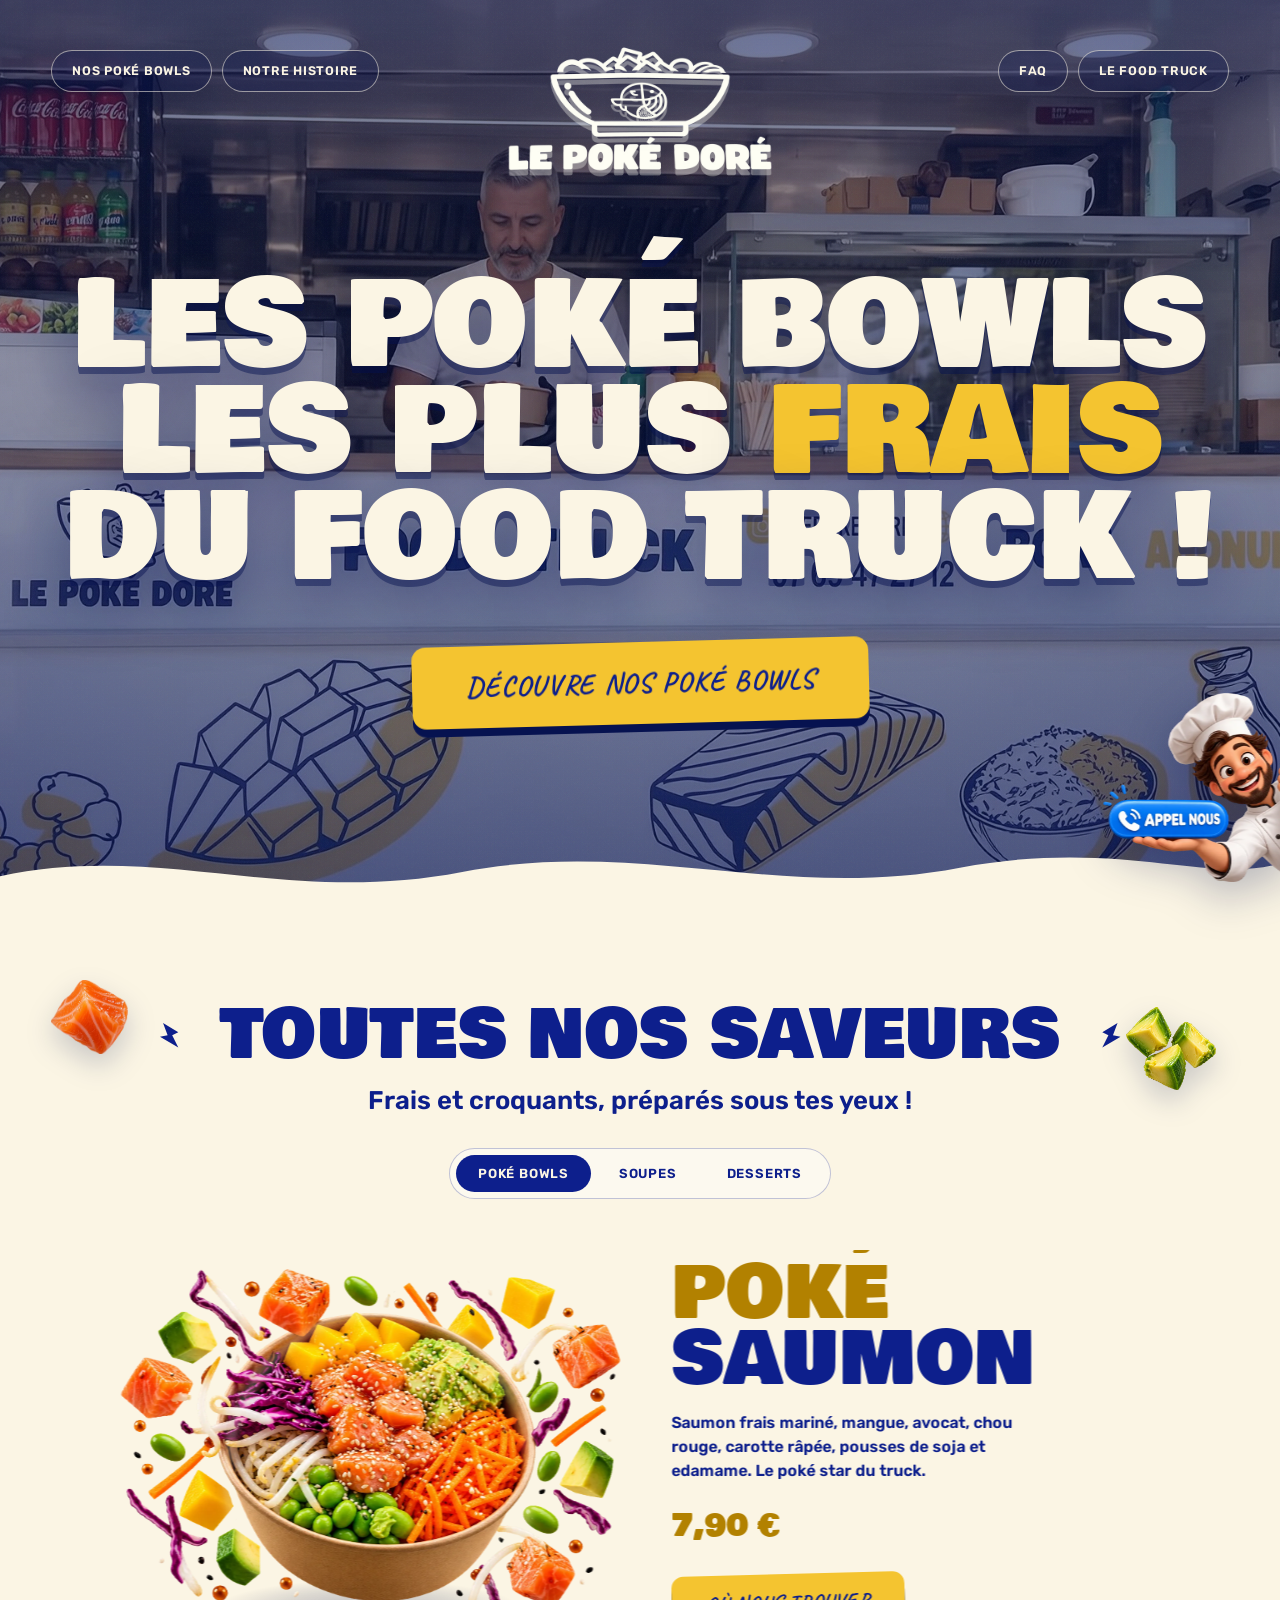
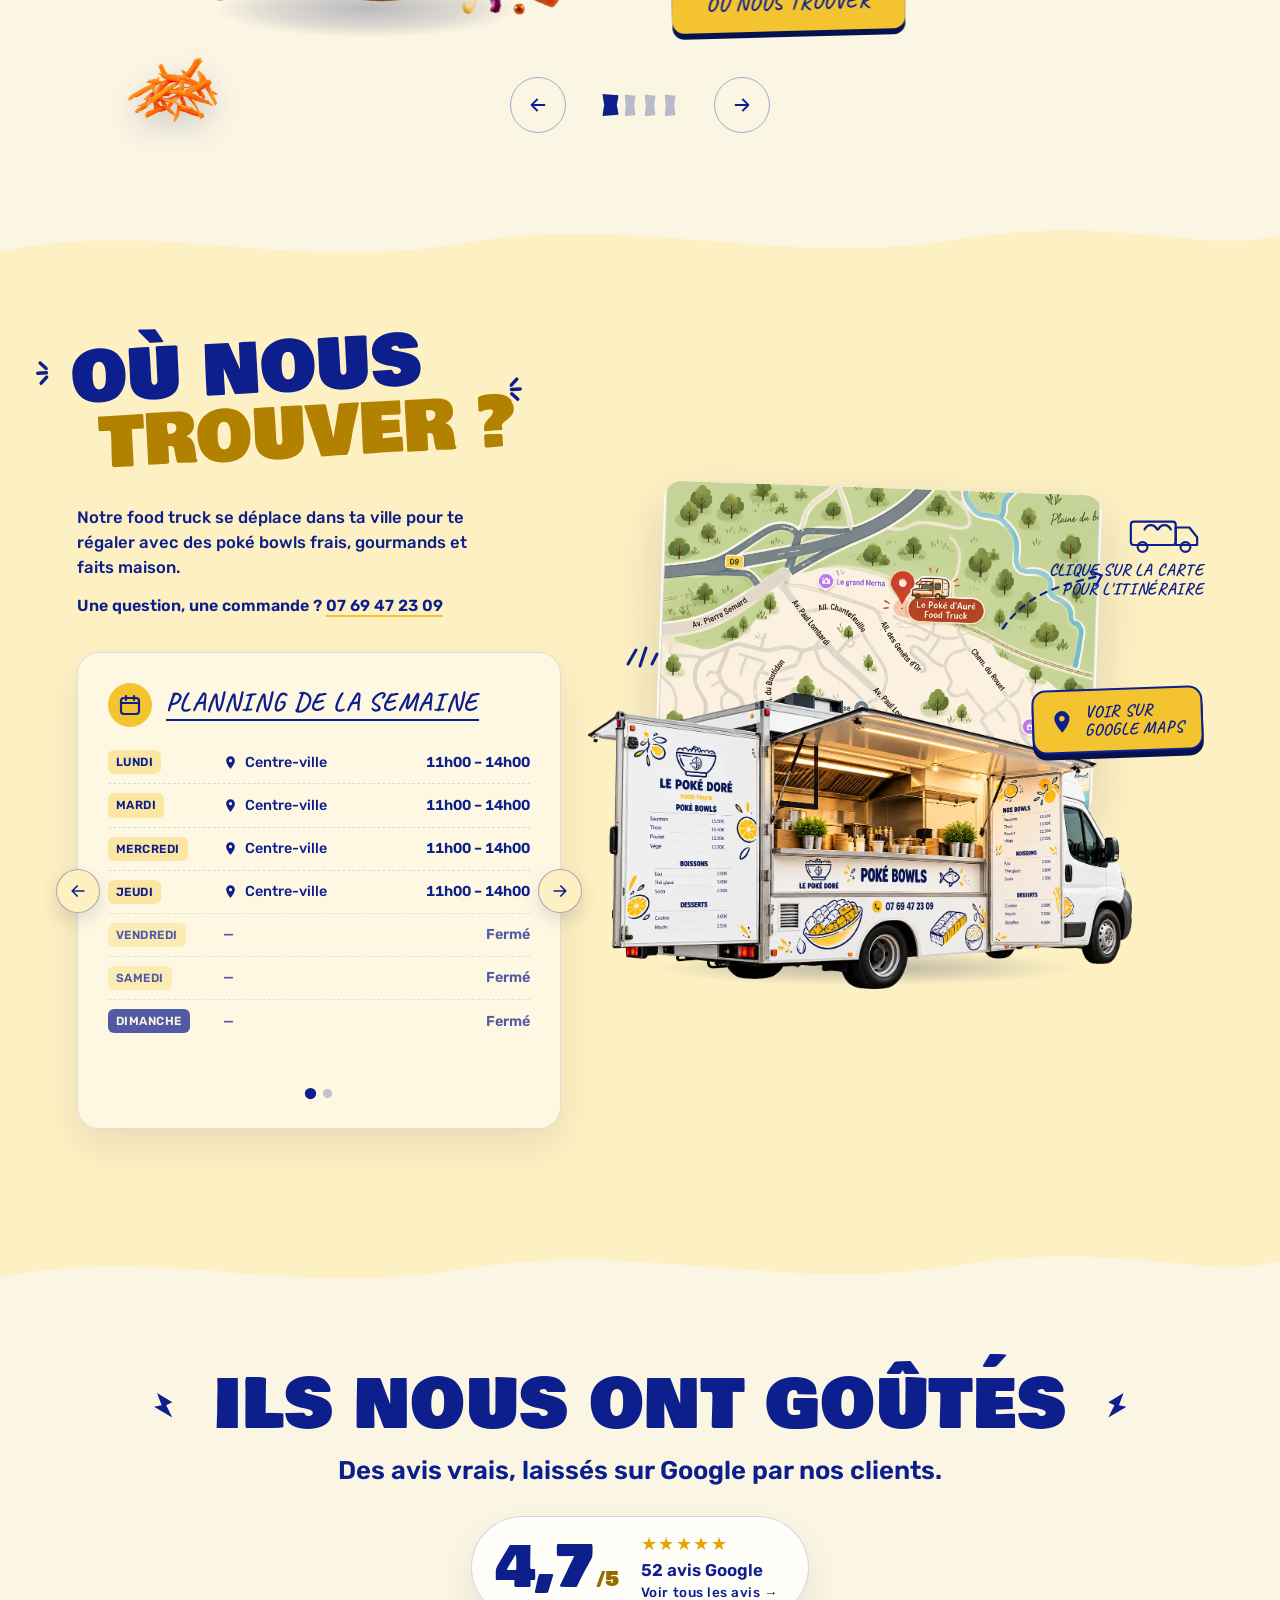
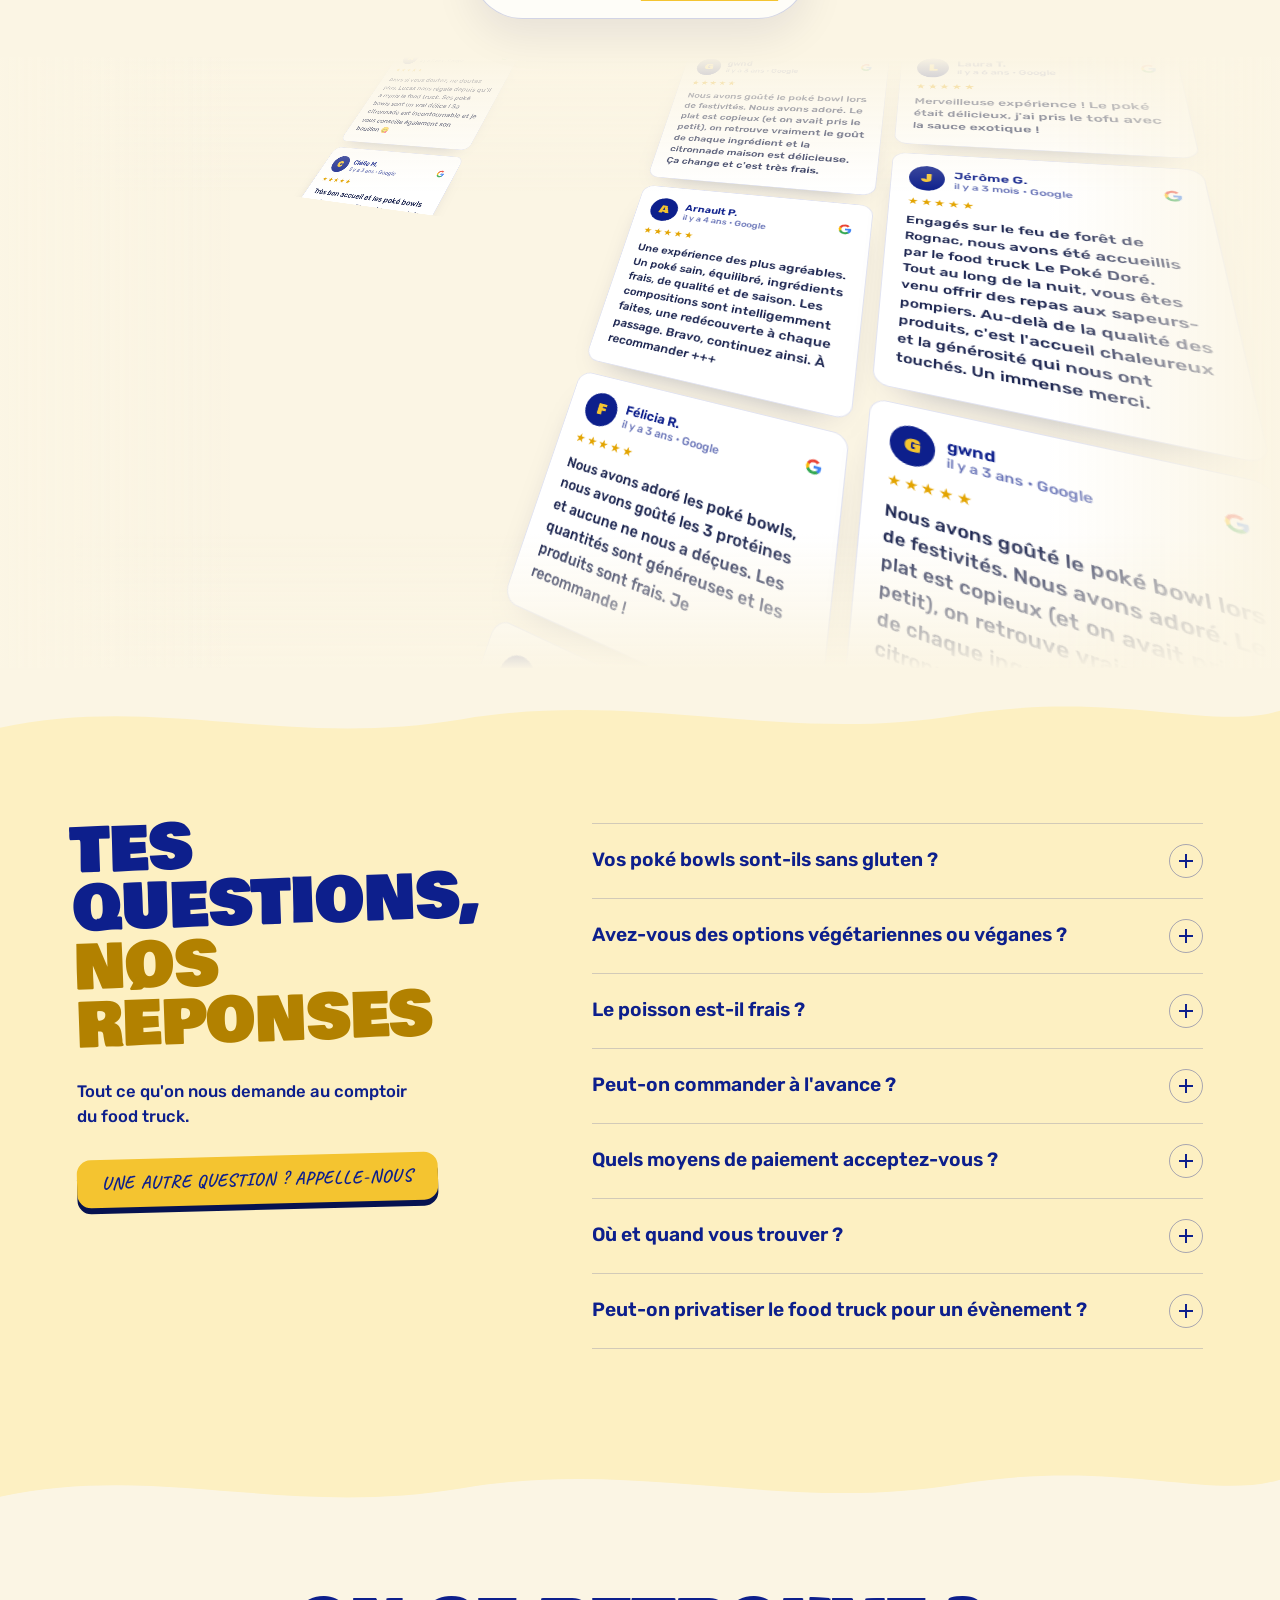
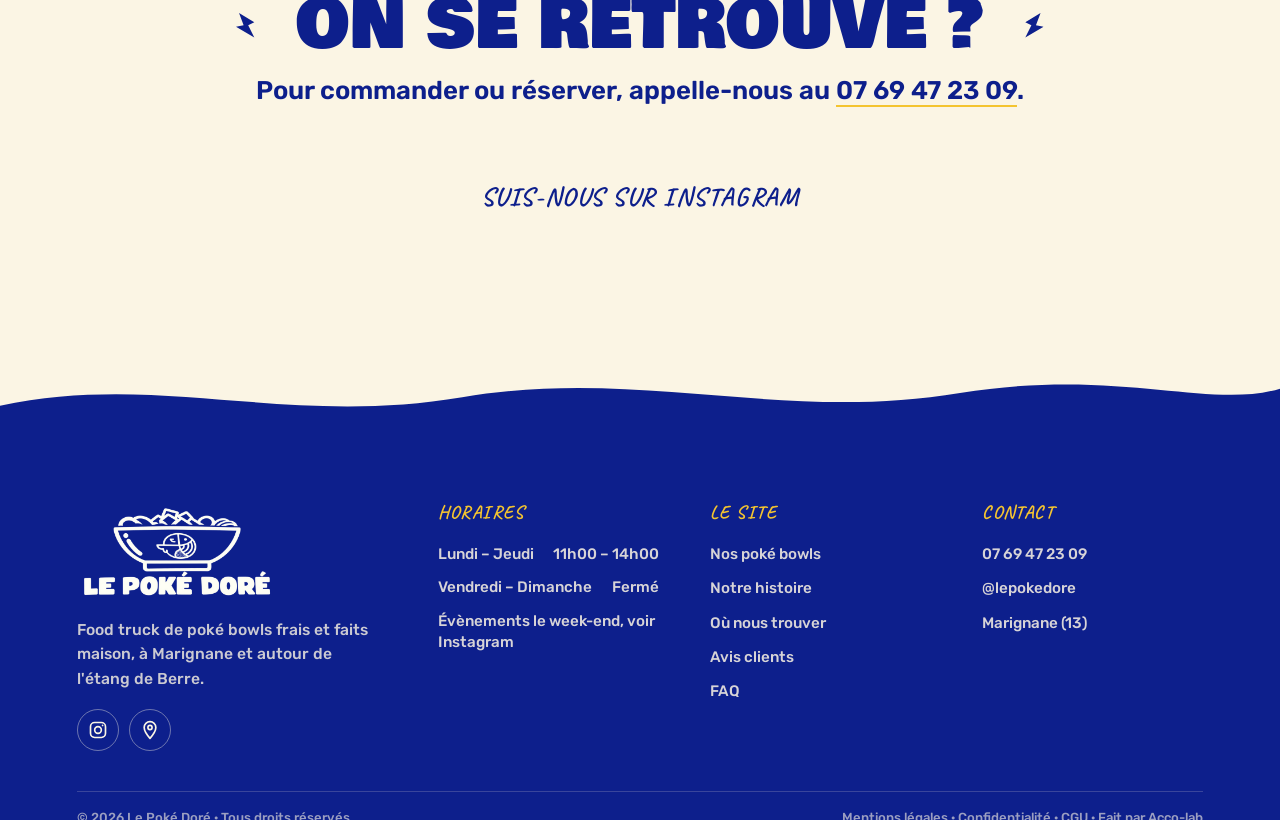
==== commit 13a561be: "Carrousel : boucle infinie fiable lors de glissements rapides Co-Authored-By: Claude Fable 5.1 <nore" ====
--- a/index.html
+++ b/index.html
@@ -1473,12 +1473,11 @@
       if (busy) return; busy = true;
       pos += dir; paint();
     };
-    track.addEventListener('transitionend', e => {
-      if (e.target !== track) return;
-      busy = false;
-      if (pos === 0) jumpTo(n);
-      else if (pos === n + 1) jumpTo(1);
-    });
+    // Si on est sur une copie (extrémité), on saute sans animation sur l'original.
+    const settle = () => { if (pos === 0) jumpTo(n); else if (pos === n + 1) jumpTo(1); };
+    track.addEventListener('transitionend', e => { if (e.target !== track) return; busy = false; settle(); });
+    // Une transition annulée (second geste trop rapide) ne doit jamais bloquer ni laisser une copie active.
+    track.addEventListener('transitioncancel', e => { if (e.target !== track) return; busy = false; settle(); });
     const goTo = (k) => { if (busy) return; busy = true; pos = k + 1; paint(); };
 
     root.querySelector('[data-prev]').addEventListener('click', () => move(-1));
@@ -1496,14 +1495,14 @@
       if (lock === null) {
         if (Math.abs(ddx) < 6 && Math.abs(ddy) < 6) return;
         lock = Math.abs(ddx) > Math.abs(ddy) ? 'x' : 'y';
-        if (lock === 'x') { track.classList.add('is-dragging'); }
+        if (lock === 'x') { settle(); busy = false; track.classList.add('is-dragging'); }
       }
       if (lock !== 'x') return;
       if (ev && ev.cancelable) ev.preventDefault();
       dx = ddx;
       // résistance légère au-delà d'une slide
-      const w = slideW(); const lim = w * 1.1;
-      if (Math.abs(dx) > lim) dx = Math.sign(dx) * (lim + (Math.abs(dx) - lim) * 0.25);
+      const w = slideW(); const lim = w * 0.85;
+      if (Math.abs(dx) > lim) dx = Math.sign(dx) * (lim + (Math.abs(dx) - lim) * 0.15);
       track.style.setProperty('--dx', dx.toFixed(1) + 'px');
     };
     const finish = () => {
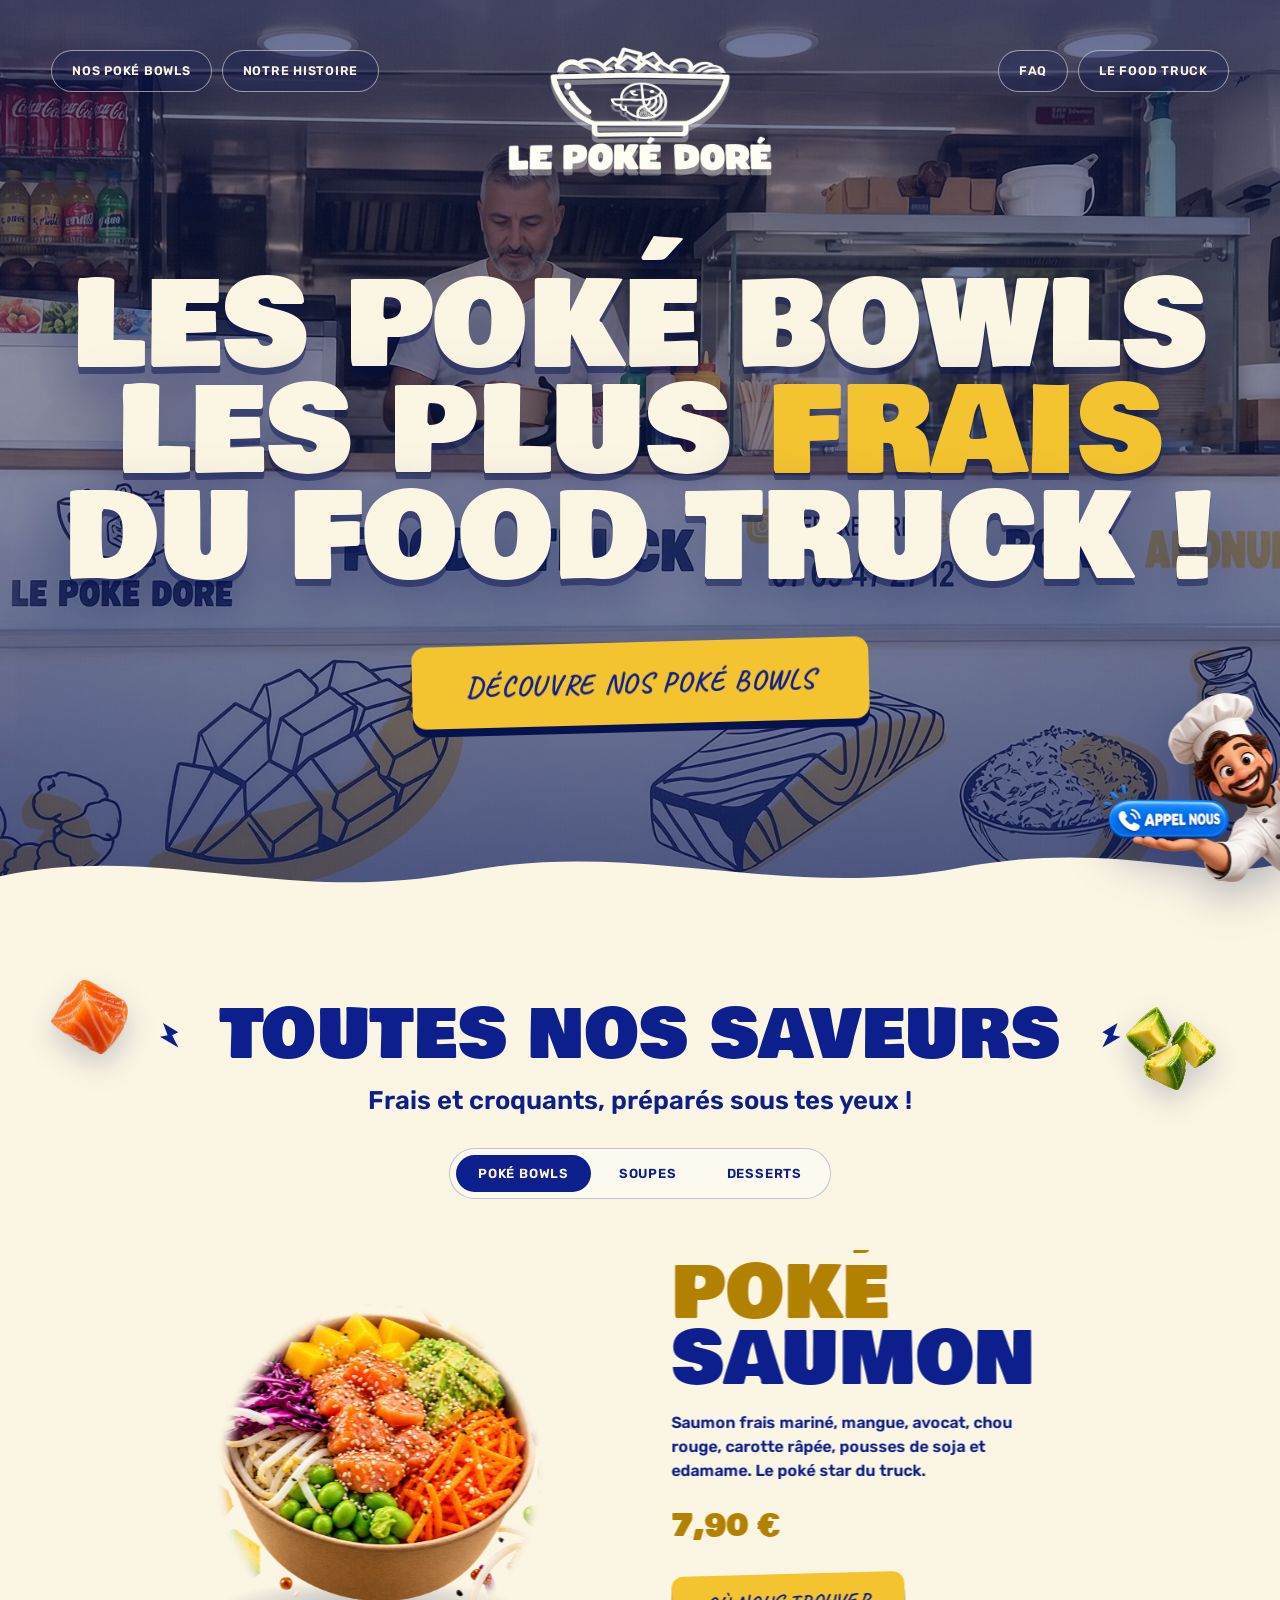
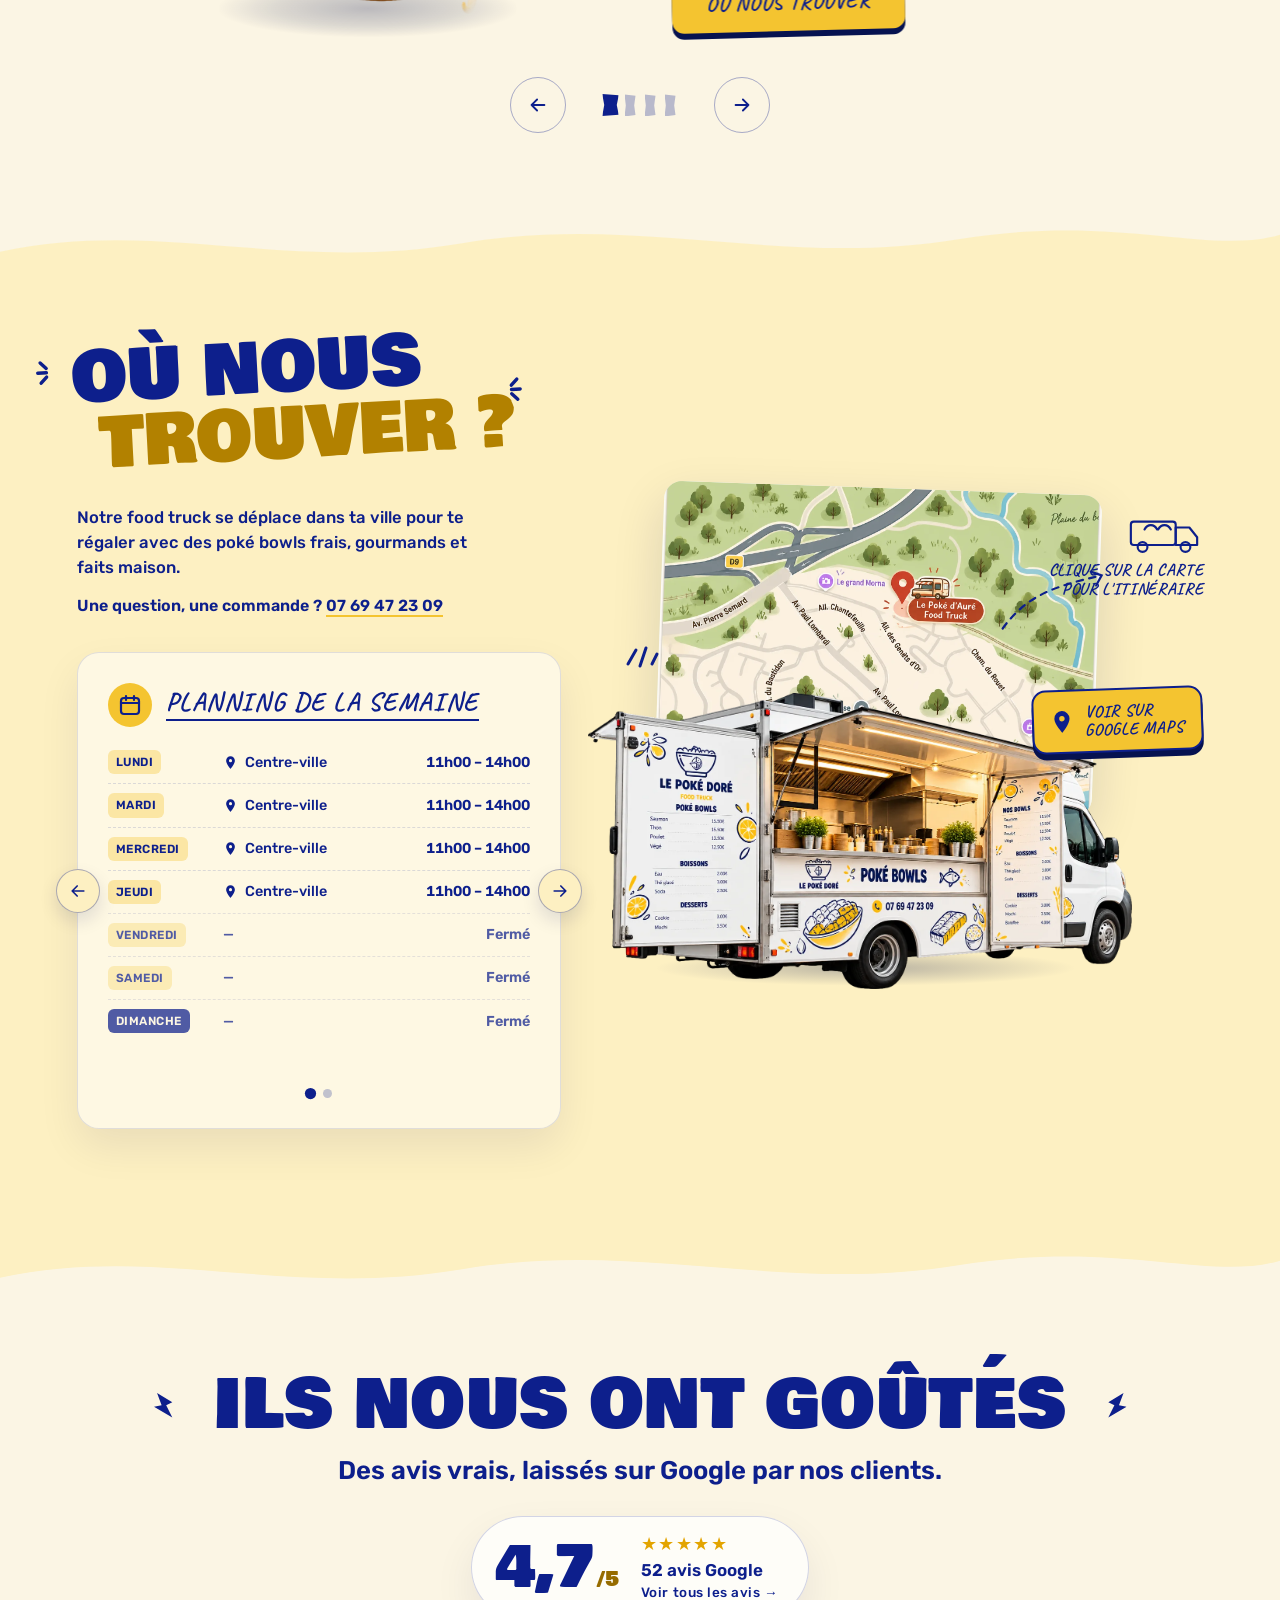
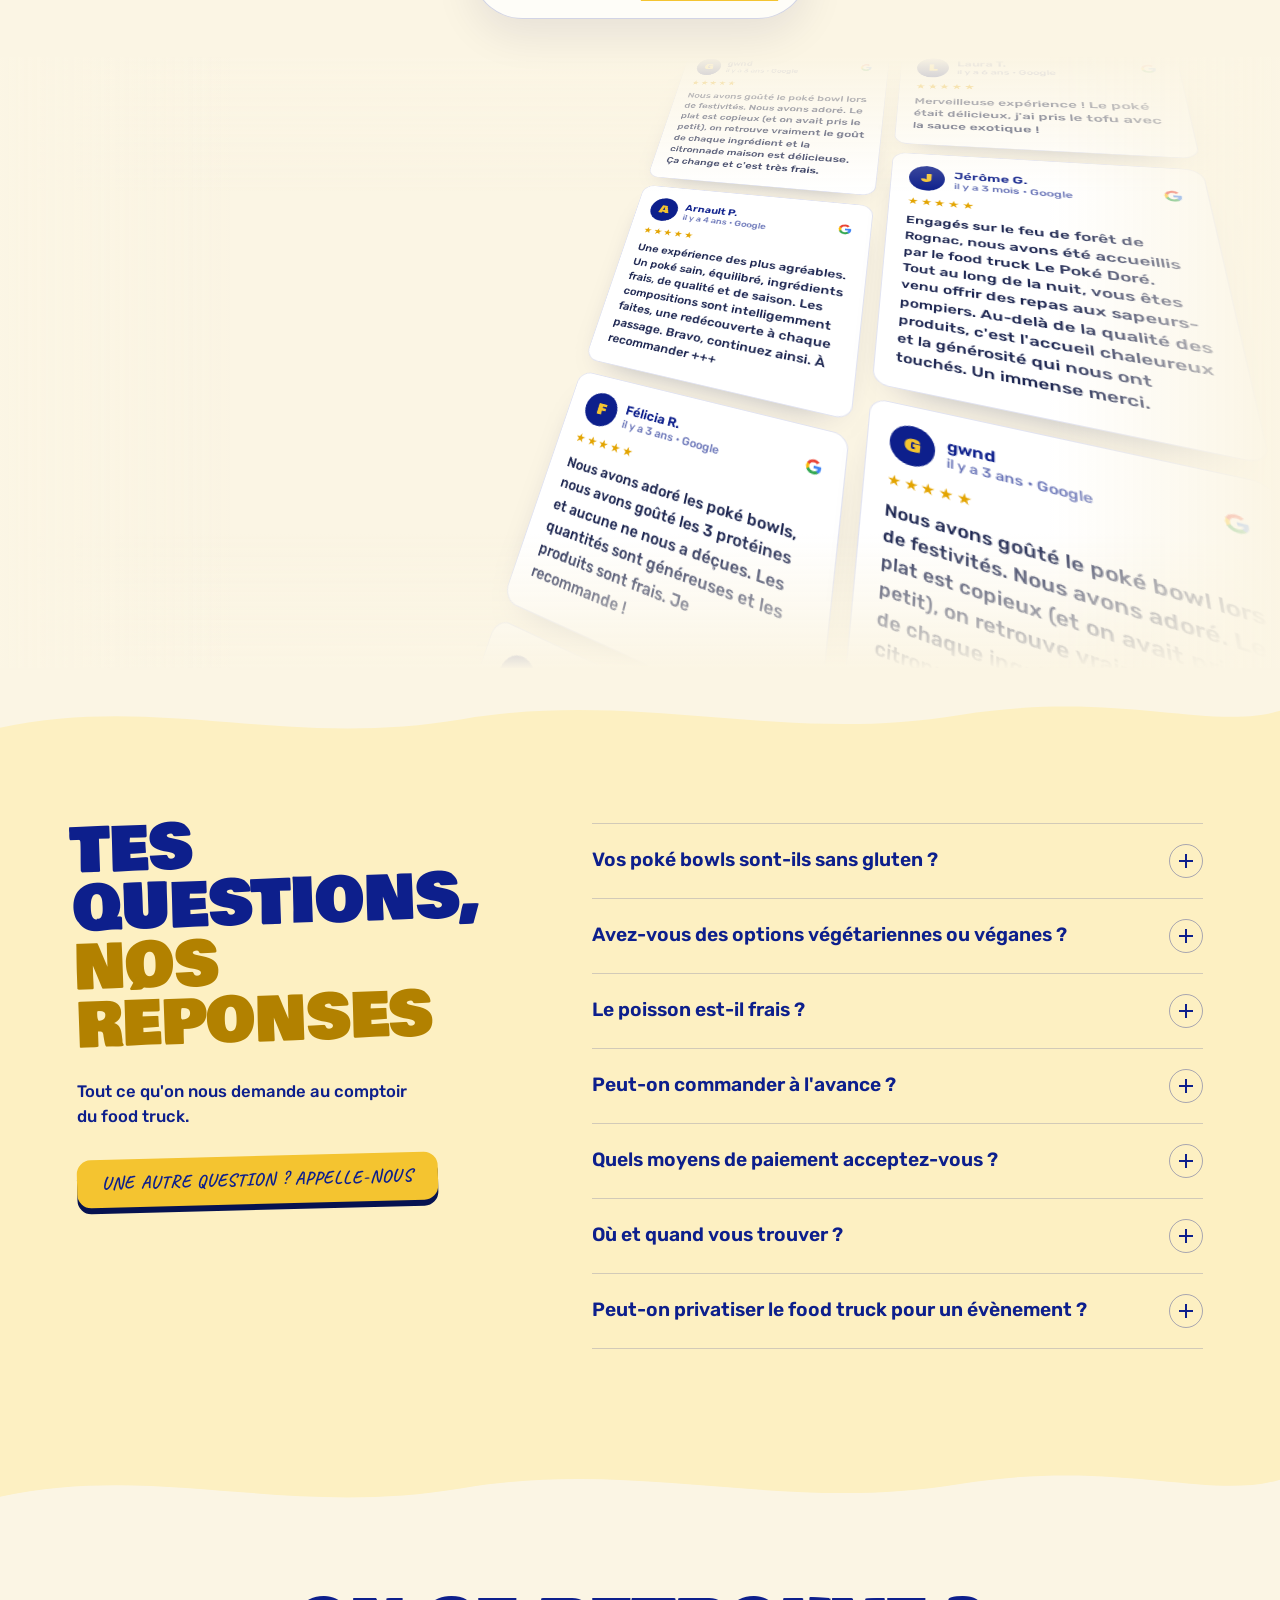
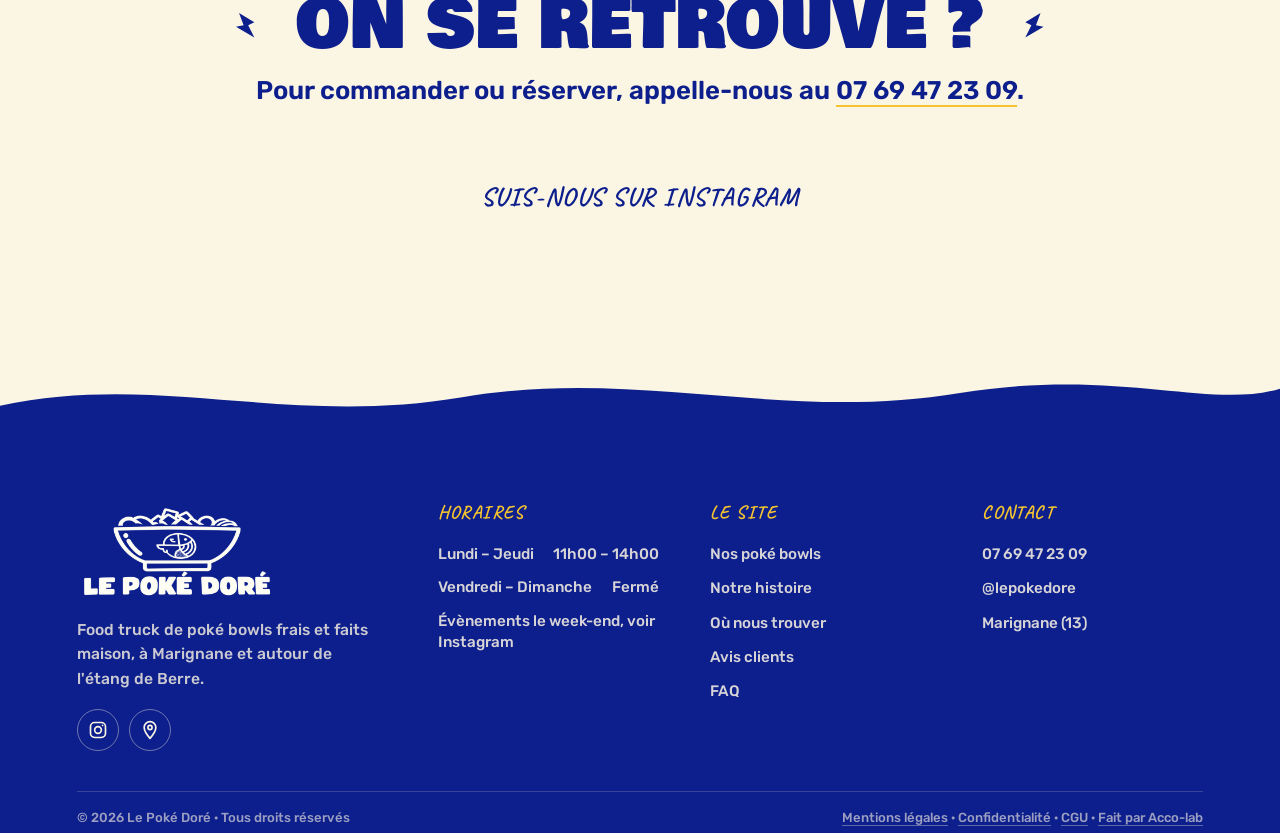
==== commit a423c739: "Domaine poke-dore.fr et configuration de déploiement VPS Co-Authored-By: Claude Fable 5.1 <noreply@a" ====
--- a/index.html
+++ b/index.html
@@ -5,21 +5,21 @@
   <meta name="viewport" content="width=device-width, initial-scale=1">
   <title>Le Poké Doré – Food truck de poké bowls à Marignane</title>
   <meta name="description" content="Poké bowls frais et faits maison, soupes et desserts à 2,50 €. Food truck à Marignane du lundi au jeudi, 11h à 14h. Planning, carte, avis et contact.">
-  <link rel="canonical" href="https://www.lepokedore.fr/">
+  <link rel="canonical" href="https://poke-dore.fr/">
   <meta name="theme-color" content="#0d1f8c">
   <meta property="og:type" content="website">
   <meta property="og:locale" content="fr_FR">
   <meta property="og:site_name" content="Le Poké Doré">
   <meta property="og:title" content="Le Poké Doré – Food truck de poké bowls à Marignane">
   <meta property="og:description" content="Poké bowls frais et faits maison, soupes et desserts à 2,50 €. Food truck à Marignane du lundi au jeudi, 11h à 14h. Planning, carte, avis et contact.">
-  <meta property="og:url" content="https://www.lepokedore.fr/">
-  <meta property="og:image" content="https://www.lepokedore.fr/image/og-image.jpg">
+  <meta property="og:url" content="https://poke-dore.fr/">
+  <meta property="og:image" content="https://poke-dore.fr/image/og-image.jpg">
   <meta property="og:image:width" content="1200">
   <meta property="og:image:height" content="630">
   <meta name="twitter:card" content="summary_large_image">
   <meta name="twitter:title" content="Le Poké Doré – Food truck de poké bowls à Marignane">
   <meta name="twitter:description" content="Poké bowls frais et faits maison, soupes et desserts à 2,50 €. Food truck à Marignane du lundi au jeudi, 11h à 14h. Planning, carte, avis et contact.">
-  <meta name="twitter:image" content="https://www.lepokedore.fr/image/og-image.jpg">
+  <meta name="twitter:image" content="https://poke-dore.fr/image/og-image.jpg">
   <link rel="icon" href="favicon.ico" sizes="any">
   <link rel="icon" type="image/png" sizes="192x192" href="icon-192.png">
   <link rel="apple-touch-icon" href="apple-touch-icon.png">
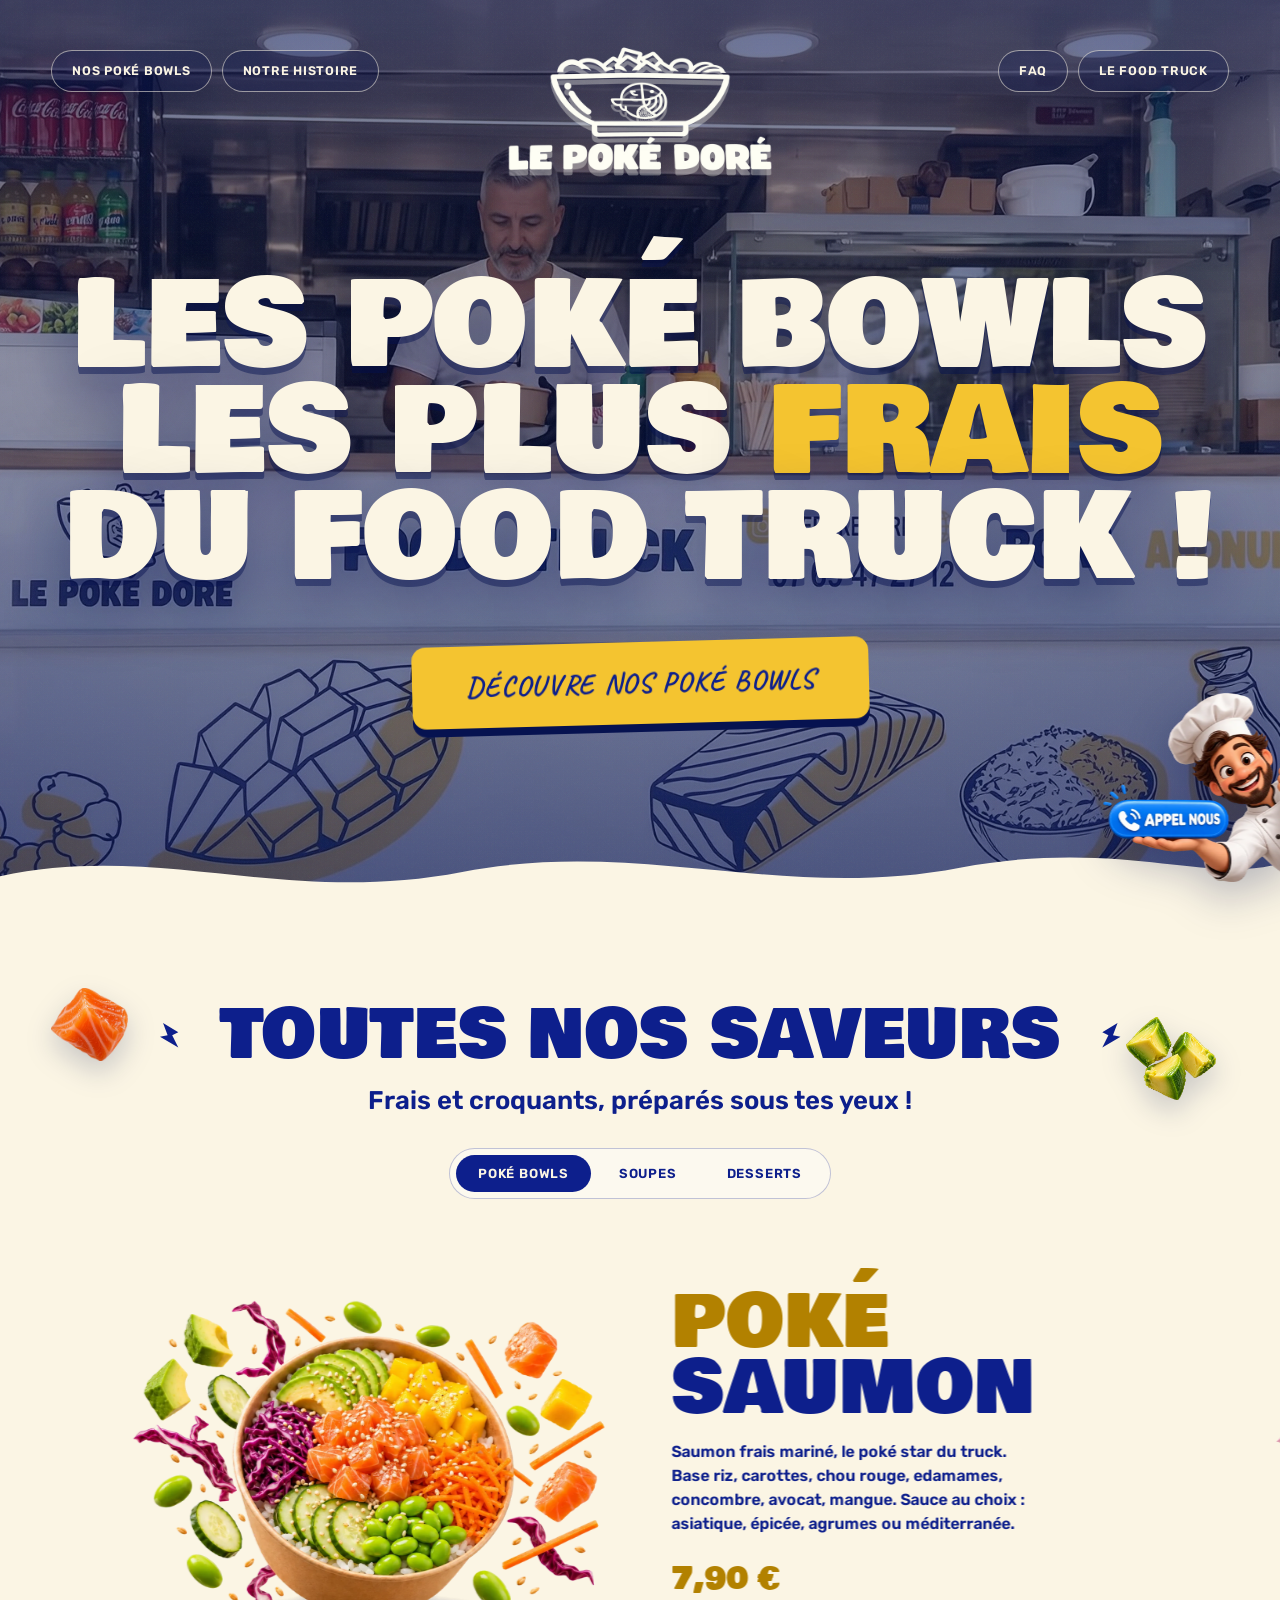
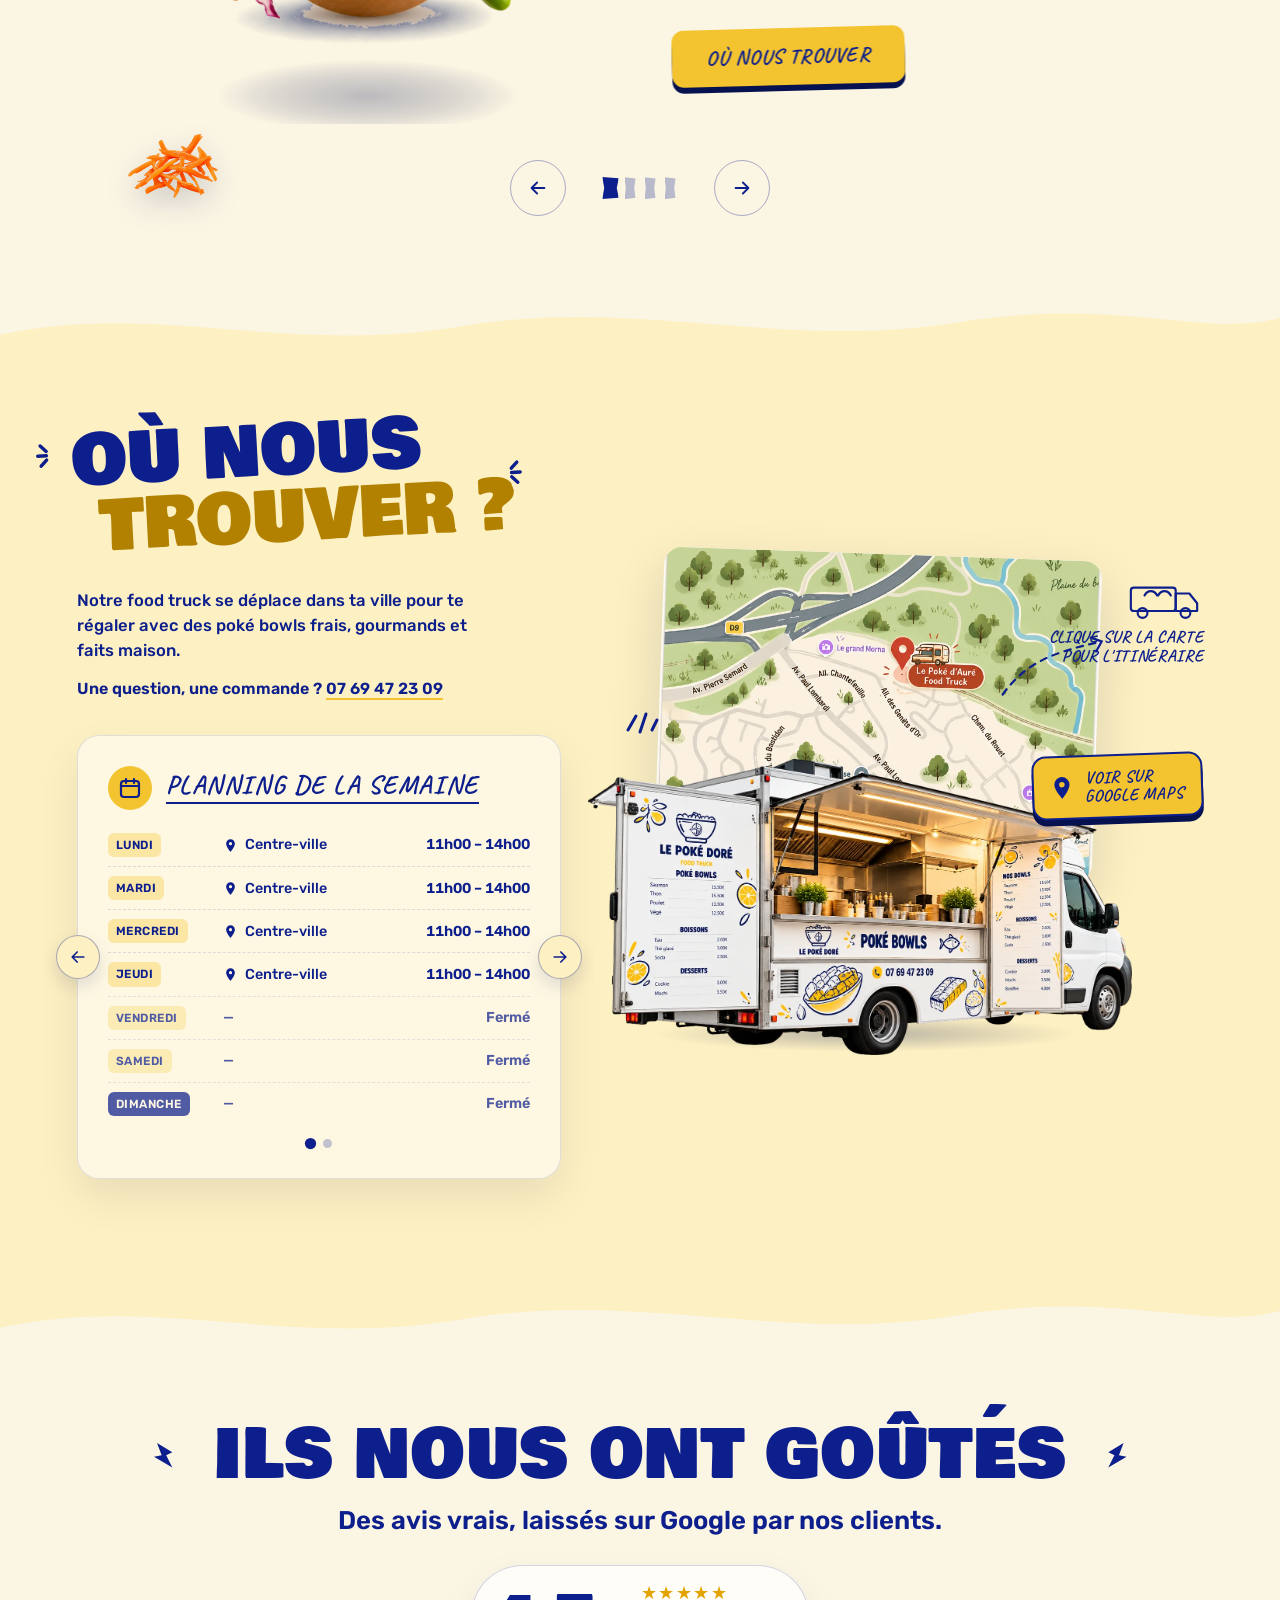
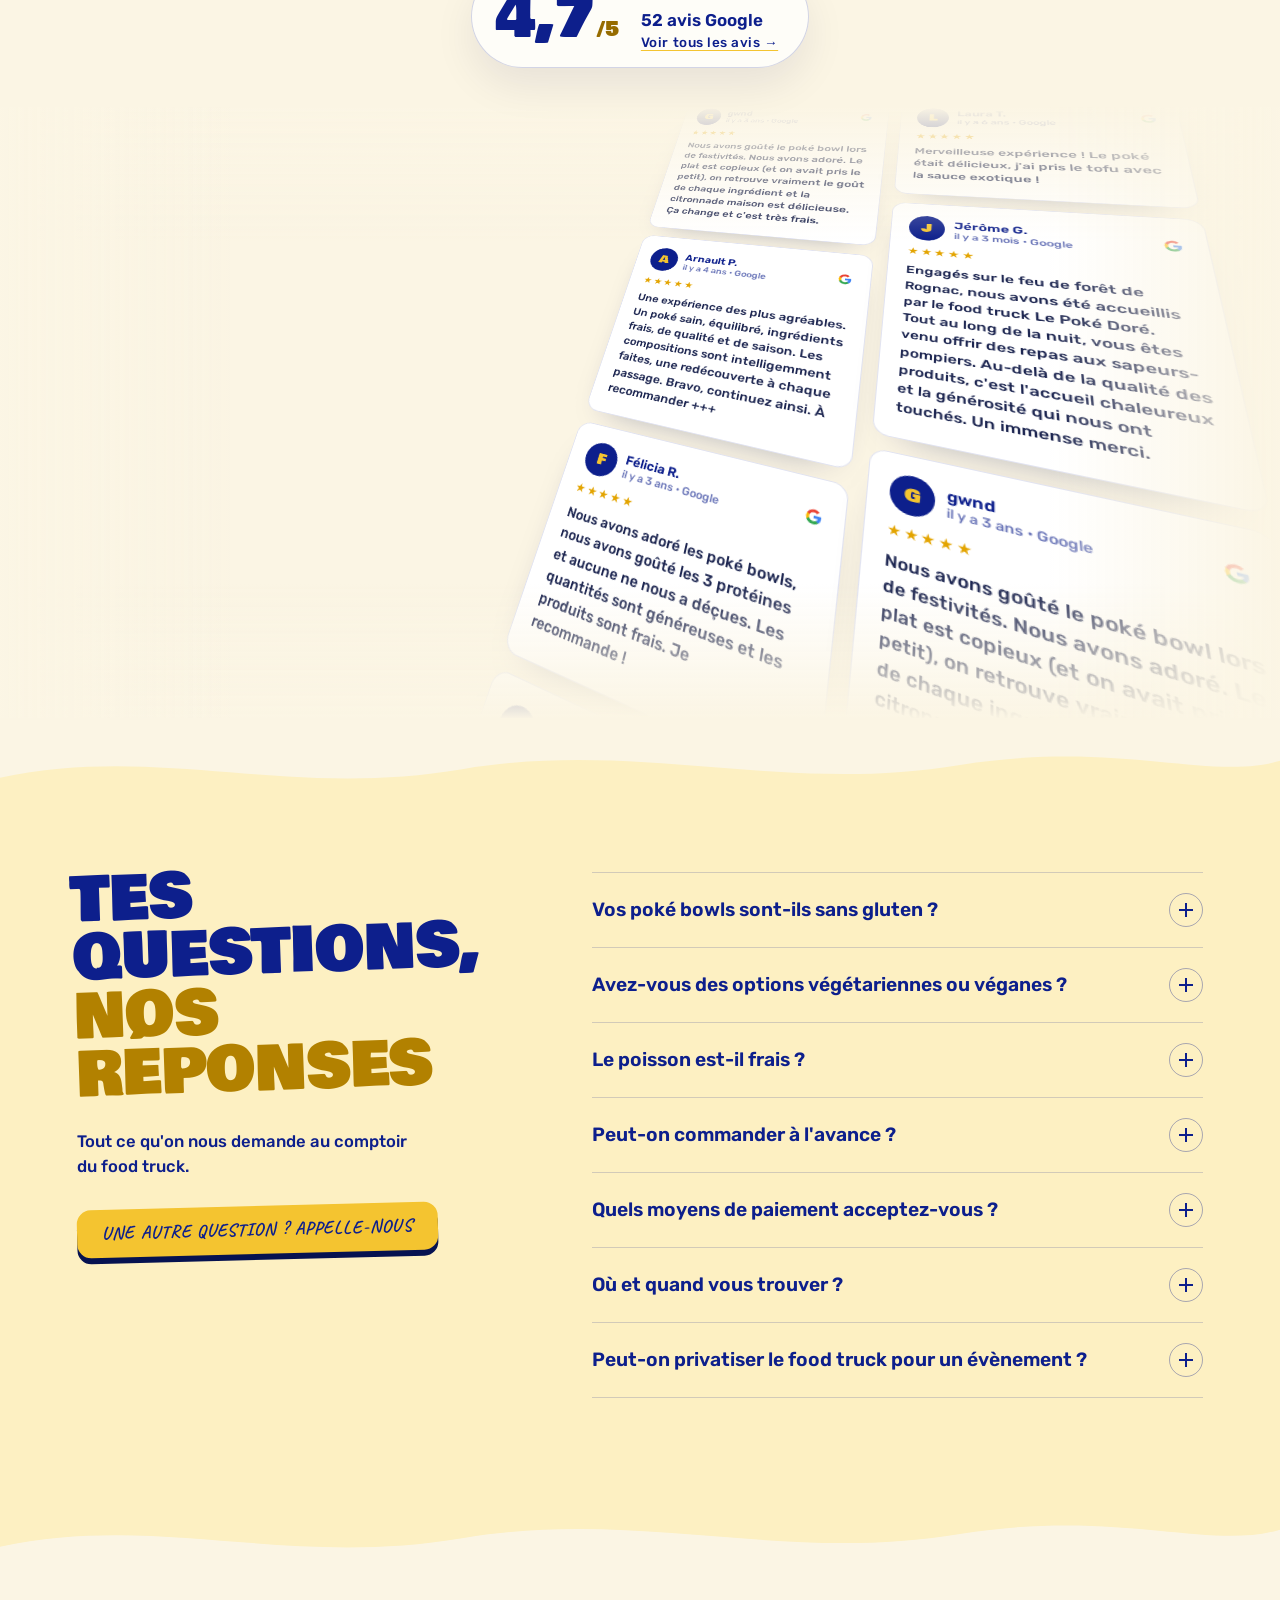
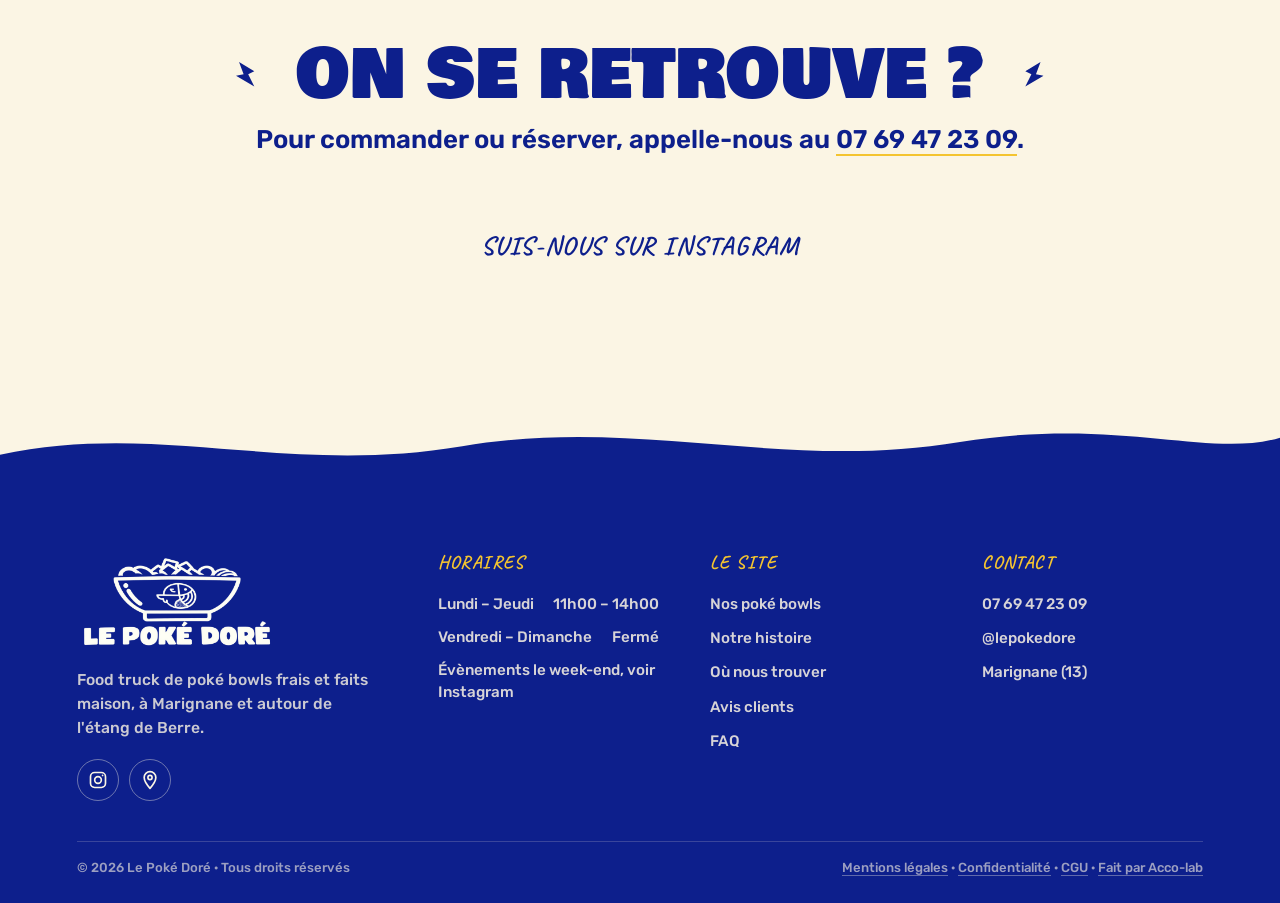
==== commit b1ca461c: "Poké bowls : recette unique (base riz, garniture fixe, protéine et sauce au choix), 4 protéines dont" ====
--- a/index.html
+++ b/index.html
@@ -594,12 +594,11 @@
 
         <article class="slide is-active">
           <div class="slide__media">
-            <img class="slide__bowl" src="image/bolesaumon-bowl.webp" alt="Bowl saumon : saumon mariné, mangue, avocat, chou rouge, carotte, edamame" width="1400" height="933" loading="lazy" decoding="async">
-            <img class="slide__bits" src="image/bolesaumon-bits.webp" alt="" aria-hidden="true" width="1400" height="933" loading="lazy" decoding="async">
+            <img class="slide__bowl" src="image/poke-saumon-v2.webp" alt="Poké Saumon : riz, saumon, carottes, chou rouge, edamames, concombre, avocat, mangue" width="1356" height="1160" loading="lazy" decoding="async">
           </div>
           <div class="slide__body">
             <h3 class="slide__name"><span class="l1">Poké</span><span class="l2">Saumon</span></h3>
-            <p class="slide__text">Saumon frais mariné, mangue, avocat, chou rouge, carotte râpée, pousses de soja et edamame. Le poké star du truck.</p>
+            <p class="slide__text">Saumon frais mariné, le poké star du truck. Base riz, carottes, chou rouge, edamames, concombre, avocat, mangue. Sauce au choix : asiatique, épicée, agrumes ou méditerranée.</p>
             <p class="slide__price">7,90 €</p>
             <a class="slide__btn" href="#truck">Où nous trouver</a>
           </div>
@@ -607,12 +606,11 @@
 
         <article class="slide">
           <div class="slide__media">
-            <img class="slide__bowl" src="image/bolepoulet-bowl.webp" alt="Bowl poulet : poulet au sésame, ananas, avocat, radis, chou rouge, edamame" width="1400" height="933" loading="lazy" decoding="async">
-            <img class="slide__bits" src="image/bolepoulet-bits.webp" alt="" aria-hidden="true" width="1400" height="933" loading="lazy" decoding="async">
+            <img class="slide__bowl" src="image/poke-poulet-v2.webp" alt="Poké Poulet : riz, poulet, carottes, chou rouge, edamames, concombre, avocat, mangue" width="1356" height="1159" loading="lazy" decoding="async">
           </div>
           <div class="slide__body">
             <h3 class="slide__name"><span class="l1">Poké</span><span class="l2">Poulet</span></h3>
-            <p class="slide__text">Poulet mariné au sésame, ananas, avocat, radis, chou rouge, carotte râpée et edamame. Doux et gourmand.</p>
+            <p class="slide__text">Poulet mariné au sésame, doux et gourmand. Base riz, carottes, chou rouge, edamames, concombre, avocat, mangue. Sauce au choix : asiatique, épicée, agrumes ou méditerranée.</p>
             <p class="slide__price">7,90 €</p>
             <a class="slide__btn" href="#truck">Où nous trouver</a>
           </div>
@@ -620,12 +618,11 @@
 
         <article class="slide">
           <div class="slide__media">
-            <img class="slide__bowl" src="image/boletofu-bowl.webp" alt="Bowl tofu : tofu au sésame, fraises, concombre, avocat, chou rouge, edamame" width="1400" height="933" loading="lazy" decoding="async">
-            <img class="slide__bits" src="image/boletofu-bits.webp" alt="" aria-hidden="true" width="1400" height="933" loading="lazy" decoding="async">
+            <img class="slide__bowl" src="image/poke-tofu-v2.webp" alt="Poké Tofu : riz, tofu, carottes, chou rouge, edamames, concombre, avocat, mangue" width="1356" height="1159" loading="lazy" decoding="async">
           </div>
           <div class="slide__body">
             <h3 class="slide__name"><span class="l1">Poké</span><span class="l2">Tofu</span></h3>
-            <p class="slide__text">Tofu au sésame, fraises, concombre, avocat, chou rouge, carotte râpée et edamame. 100 % végé, 100 % frais.</p>
+            <p class="slide__text">Tofu grillé au sésame, 100 % végé, 100 % frais. Base riz, carottes, chou rouge, edamames, concombre, avocat, mangue. Sauce au choix : asiatique, épicée, agrumes ou méditerranée.</p>
             <p class="slide__price">7,90 €</p>
             <a class="slide__btn" href="#truck">Où nous trouver</a>
           </div>
@@ -633,13 +630,12 @@
 
         <article class="slide">
           <div class="slide__media">
-            <img class="slide__bowl" src="image/bolequinoa-bowl.webp" alt="Bowl base quinoa : quinoa, saumon mariné, mangue, avocat, radis, edamame" width="1400" height="933" loading="lazy" decoding="async">
-            <img class="slide__bits" src="image/bolequinoa-bits.webp" alt="" aria-hidden="true" width="1400" height="933" loading="lazy" decoding="async">
+            <img class="slide__bowl" src="image/poke-falafel-v2.webp" alt="Poké Falafel : riz, falafel, carottes, chou rouge, edamames, concombre, avocat, mangue" width="1357" height="1159" loading="lazy" decoding="async">
           </div>
           <div class="slide__body">
-            <h3 class="slide__name"><span class="l1">Poké</span><span class="l2">Quinoa</span></h3>
-            <p class="slide__text">Base quinoa, saumon mariné, mangue, avocat, radis, chou rouge, carotte et edamame. Le plus complet.</p>
-            <p class="slide__price">8,90 €</p>
+            <h3 class="slide__name"><span class="l1">Poké</span><span class="l2">Falafel</span></h3>
+            <p class="slide__text">Falafels maison croustillants, 100 % végé. Base riz, carottes, chou rouge, edamames, concombre, avocat, mangue. Sauce au choix : asiatique, épicée, agrumes ou méditerranée.</p>
+            <p class="slide__price">7,90 €</p>
             <a class="slide__btn" href="#truck">Où nous trouver</a>
           </div>
         </article>
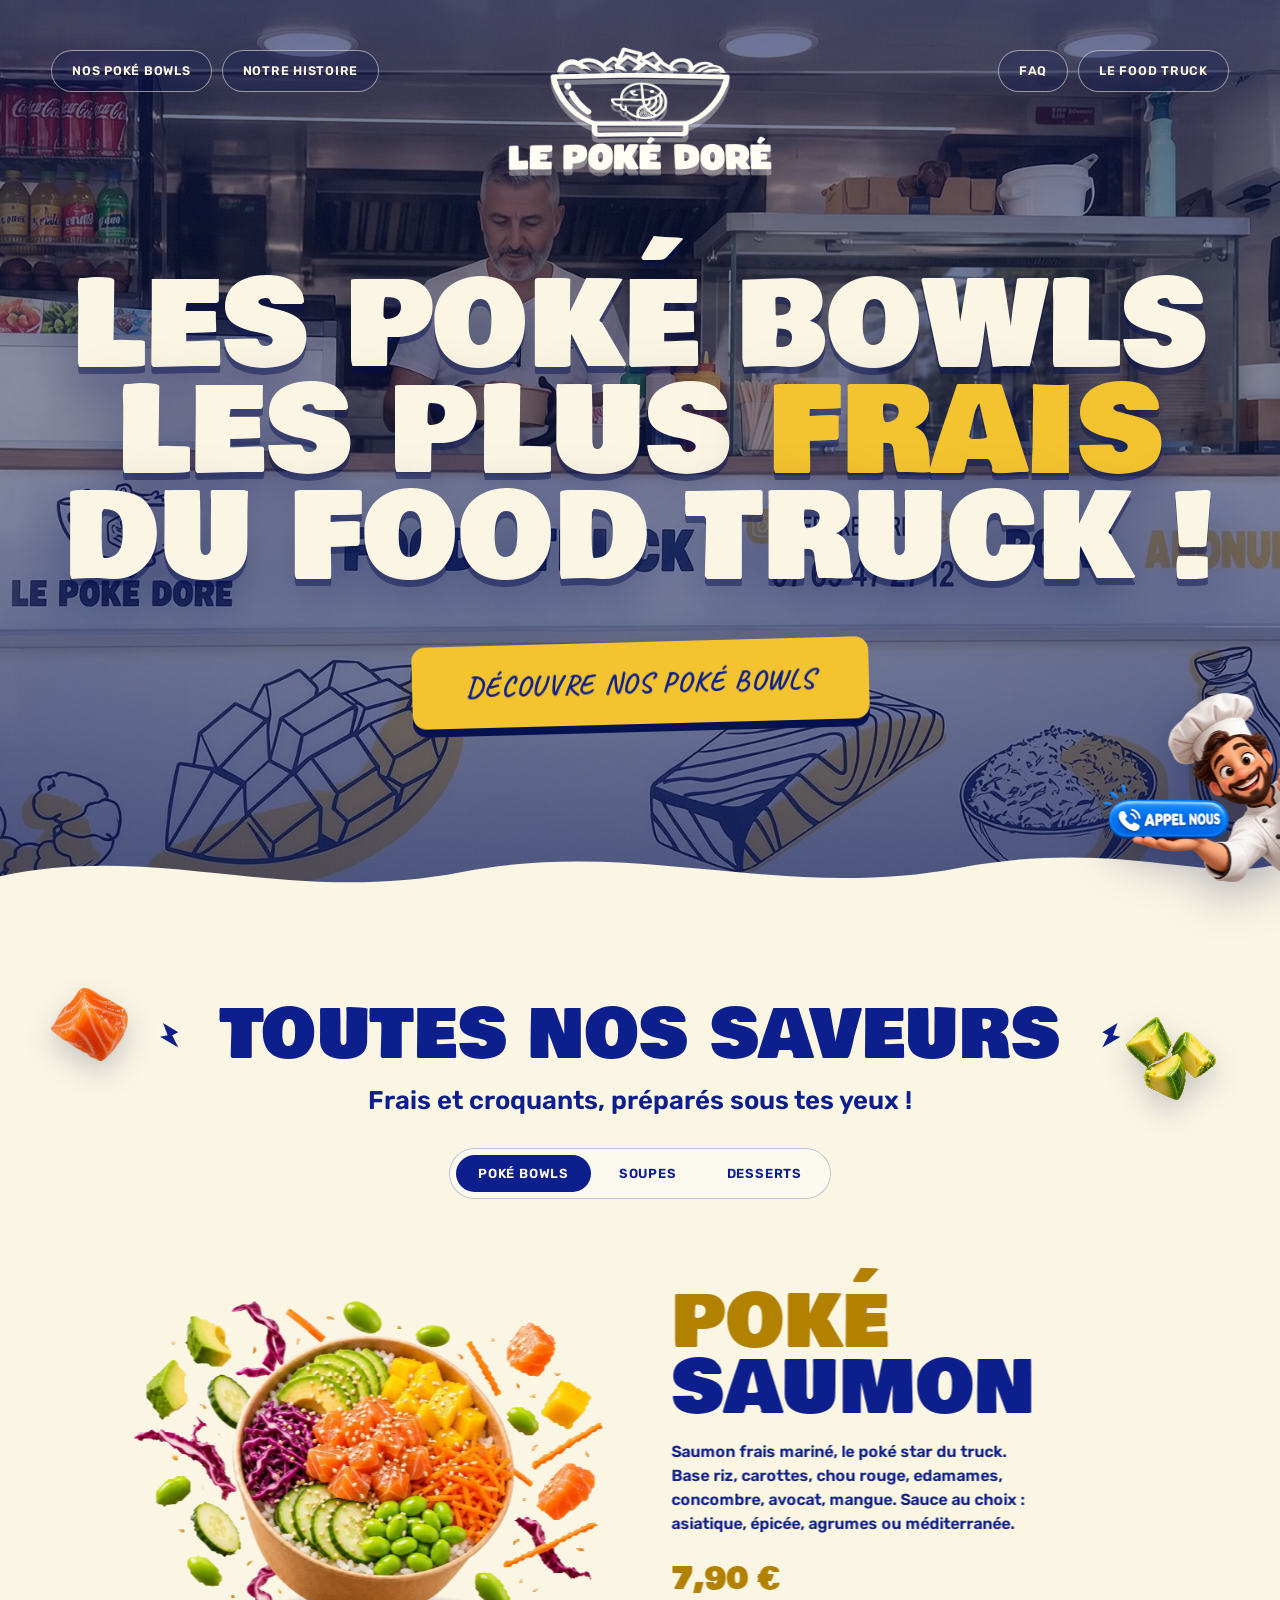
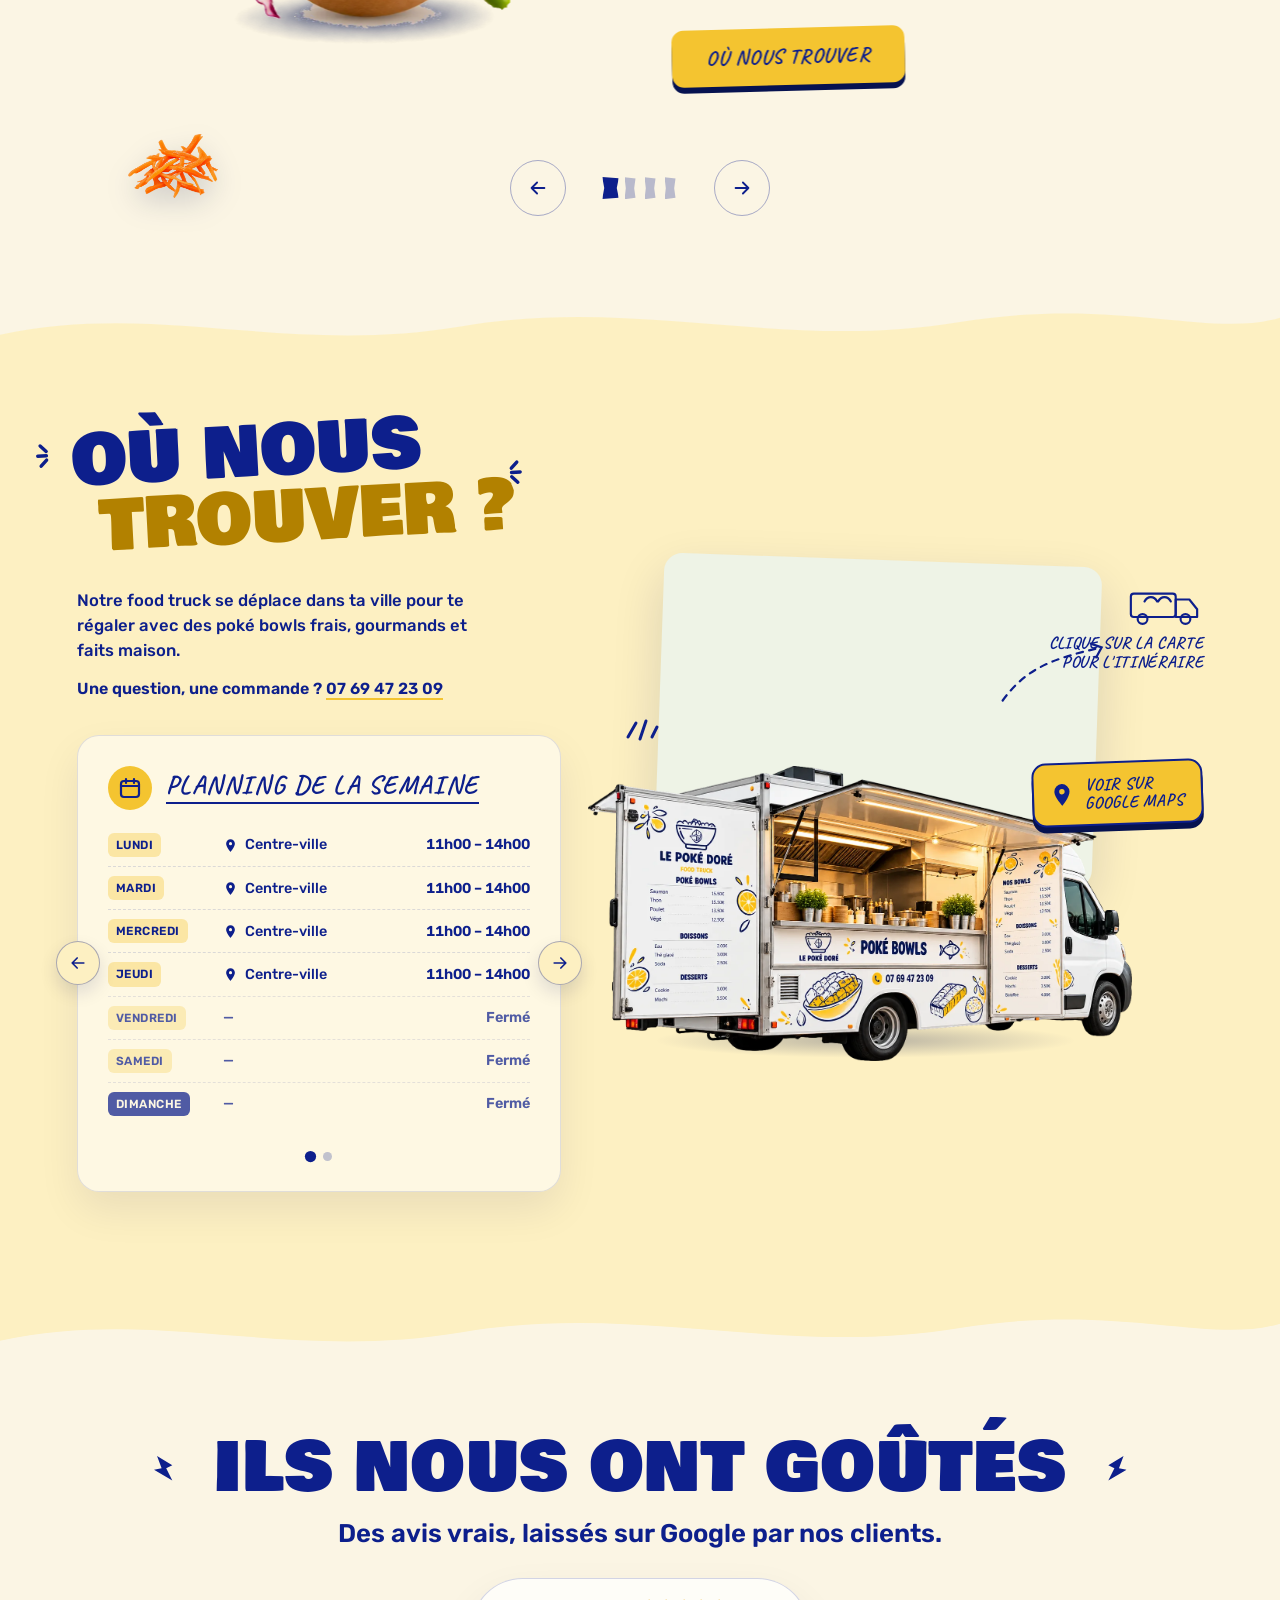
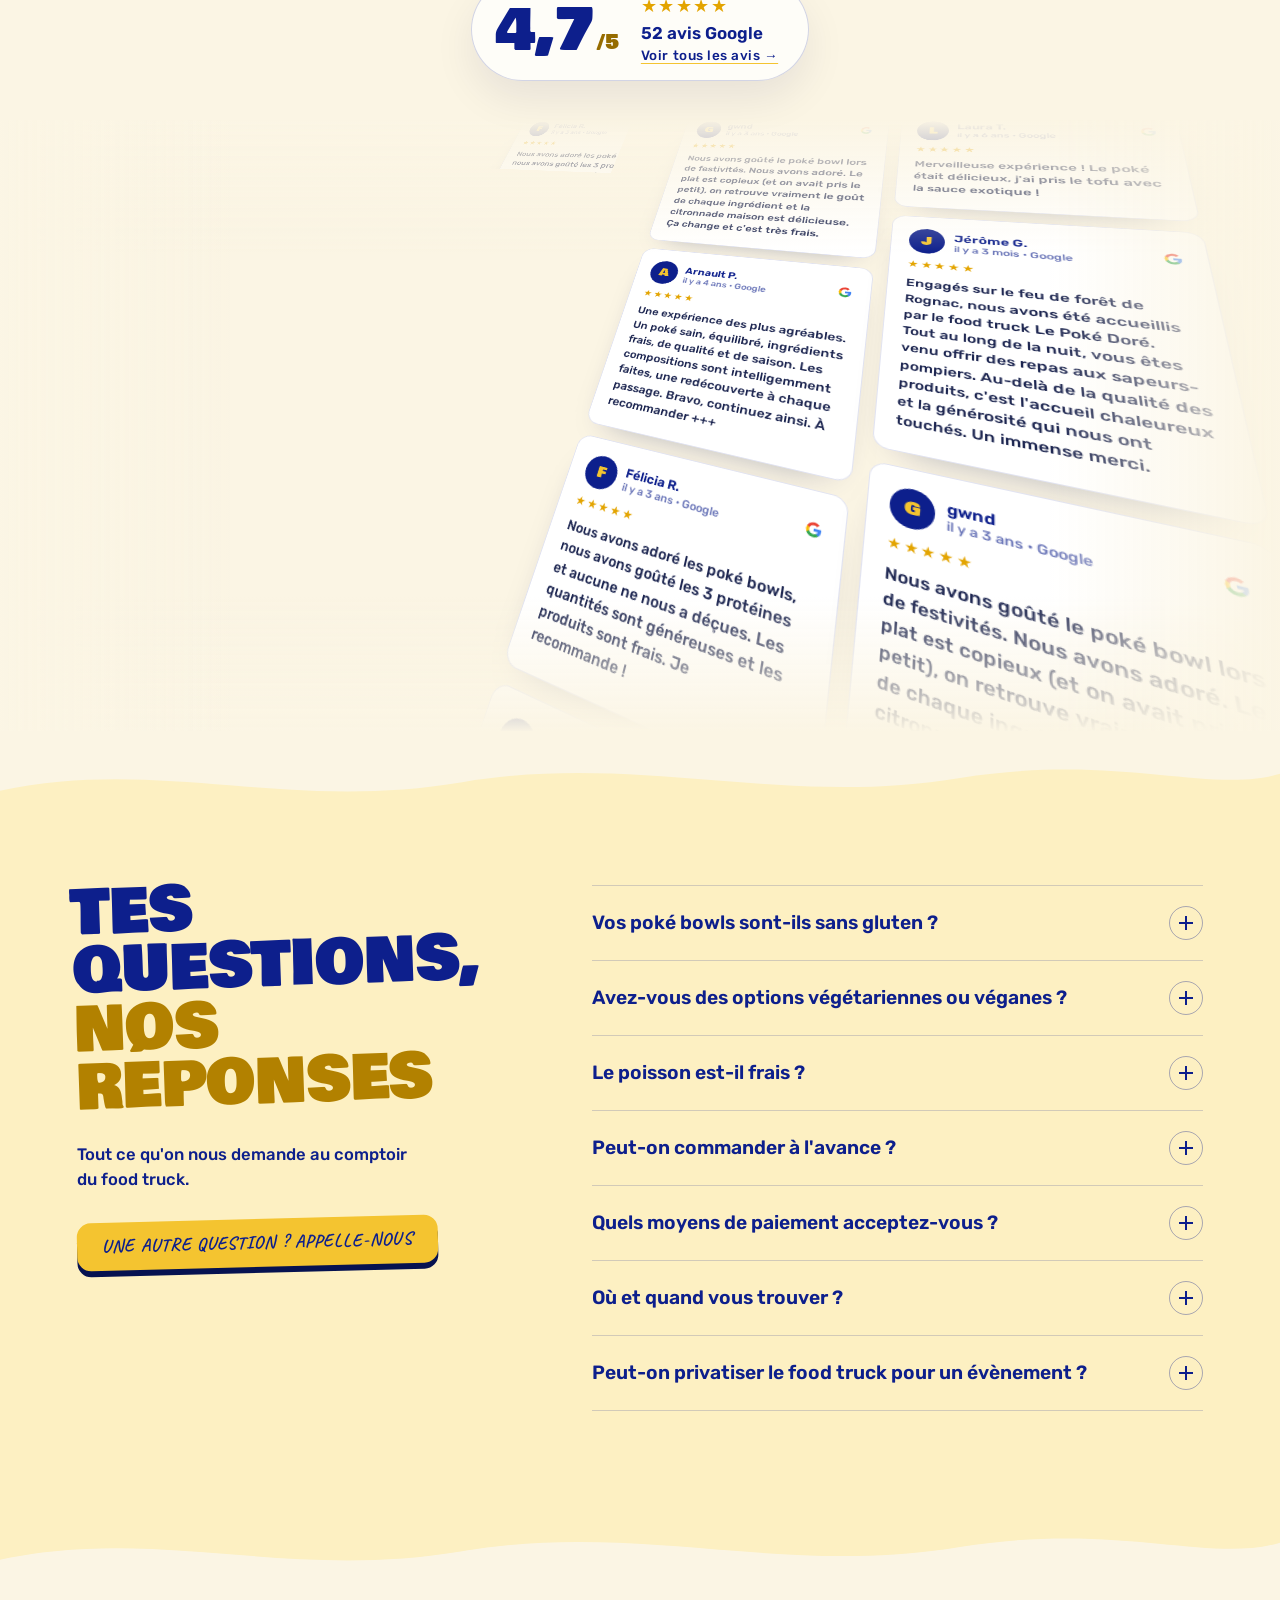
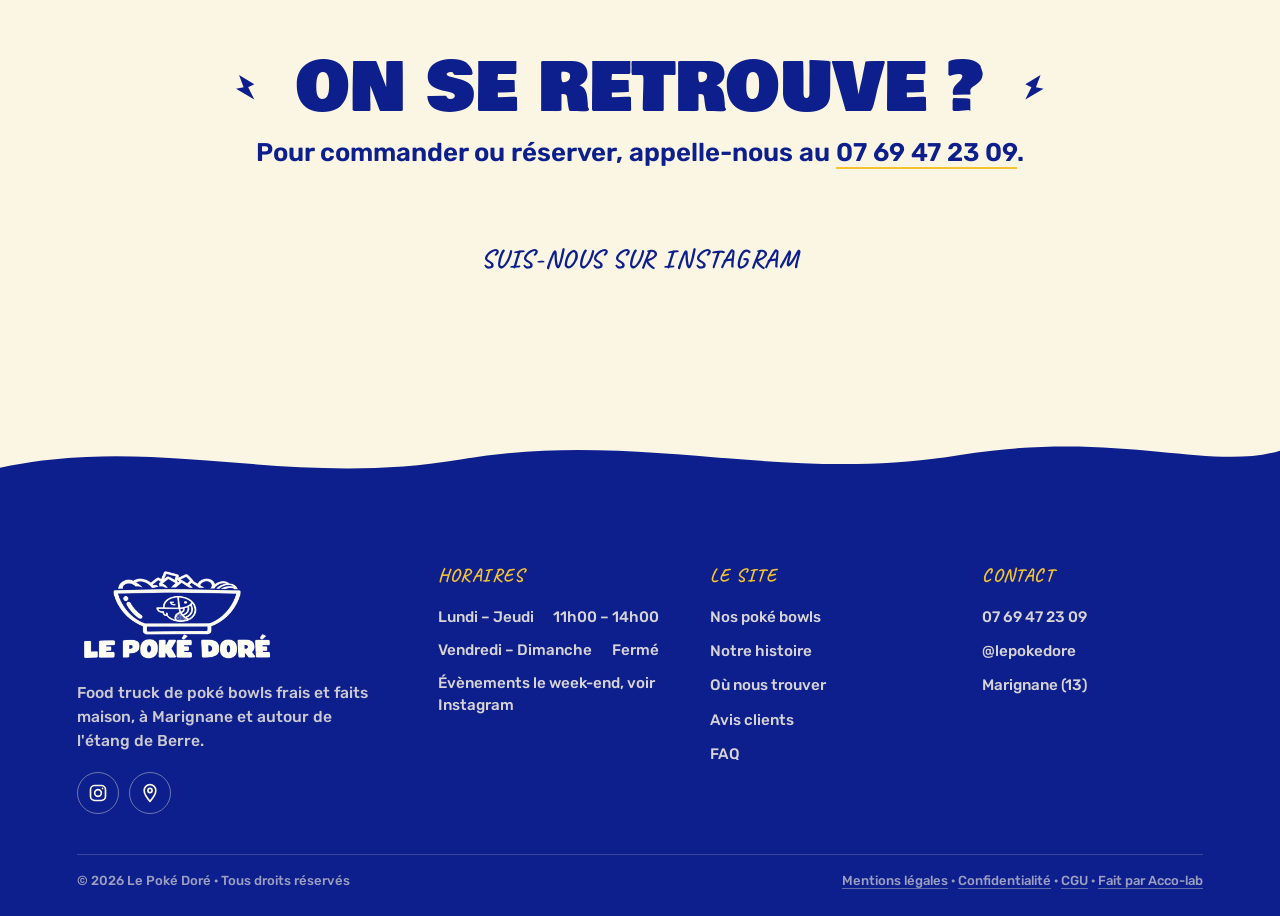
==== commit a885100a: "Pokés : les ingrédients jaillissent du bol (calques bol et ingrédients séparés), ombre unique Co-Aut" ====
--- a/index.html
+++ b/index.html
@@ -164,6 +164,8 @@
       background:radial-gradient(ellipse at center, rgba(6,18,80,.26) 0%, rgba(6,18,80,.12) 45%, rgba(6,18,80,0) 72%);
     }
     .slide__bits{z-index:2}
+    /* les visuels des pokés ont déjà leur ombre : pas d'ombre CSS en double */
+    #bowls-carousel .slide__media::before{display:none}
     /* les ingrédients : rangés dans le bowl quand la slide est sur le côté, ils jaillissent quand elle arrive au centre */
     .slide__bits{
       position:absolute;inset:0;
@@ -594,7 +596,8 @@
 
         <article class="slide is-active">
           <div class="slide__media">
-            <img class="slide__bowl" src="image/poke-saumon-v2.webp" alt="Poké Saumon : riz, saumon, carottes, chou rouge, edamames, concombre, avocat, mangue" width="1356" height="1160" loading="lazy" decoding="async">
+            <img class="slide__bowl" src="image/poke-saumon-bowl.webp" alt="Poké Saumon : riz, saumon, carottes, chou rouge, edamames, concombre, avocat, mangue" width="1356" height="1160" loading="lazy" decoding="async">
+            <img class="slide__bits" src="image/poke-saumon-bits.webp" alt="" aria-hidden="true" width="1356" height="1160" loading="lazy" decoding="async">
           </div>
           <div class="slide__body">
             <h3 class="slide__name"><span class="l1">Poké</span><span class="l2">Saumon</span></h3>
@@ -606,7 +609,8 @@
 
         <article class="slide">
           <div class="slide__media">
-            <img class="slide__bowl" src="image/poke-poulet-v2.webp" alt="Poké Poulet : riz, poulet, carottes, chou rouge, edamames, concombre, avocat, mangue" width="1356" height="1159" loading="lazy" decoding="async">
+            <img class="slide__bowl" src="image/poke-poulet-bowl.webp" alt="Poké Poulet : riz, poulet, carottes, chou rouge, edamames, concombre, avocat, mangue" width="1356" height="1159" loading="lazy" decoding="async">
+            <img class="slide__bits" src="image/poke-poulet-bits.webp" alt="" aria-hidden="true" width="1356" height="1159" loading="lazy" decoding="async">
           </div>
           <div class="slide__body">
             <h3 class="slide__name"><span class="l1">Poké</span><span class="l2">Poulet</span></h3>
@@ -618,7 +622,8 @@
 
         <article class="slide">
           <div class="slide__media">
-            <img class="slide__bowl" src="image/poke-tofu-v2.webp" alt="Poké Tofu : riz, tofu, carottes, chou rouge, edamames, concombre, avocat, mangue" width="1356" height="1159" loading="lazy" decoding="async">
+            <img class="slide__bowl" src="image/poke-tofu-bowl.webp" alt="Poké Tofu : riz, tofu, carottes, chou rouge, edamames, concombre, avocat, mangue" width="1356" height="1159" loading="lazy" decoding="async">
+            <img class="slide__bits" src="image/poke-tofu-bits.webp" alt="" aria-hidden="true" width="1356" height="1159" loading="lazy" decoding="async">
           </div>
           <div class="slide__body">
             <h3 class="slide__name"><span class="l1">Poké</span><span class="l2">Tofu</span></h3>
@@ -630,7 +635,8 @@
 
         <article class="slide">
           <div class="slide__media">
-            <img class="slide__bowl" src="image/poke-falafel-v2.webp" alt="Poké Falafel : riz, falafel, carottes, chou rouge, edamames, concombre, avocat, mangue" width="1357" height="1159" loading="lazy" decoding="async">
+            <img class="slide__bowl" src="image/poke-falafel-bowl.webp" alt="Poké Falafel : riz, falafel, carottes, chou rouge, edamames, concombre, avocat, mangue" width="1357" height="1159" loading="lazy" decoding="async">
+            <img class="slide__bits" src="image/poke-falafel-bits.webp" alt="" aria-hidden="true" width="1357" height="1159" loading="lazy" decoding="async">
           </div>
           <div class="slide__body">
             <h3 class="slide__name"><span class="l1">Poké</span><span class="l2">Falafel</span></h3>
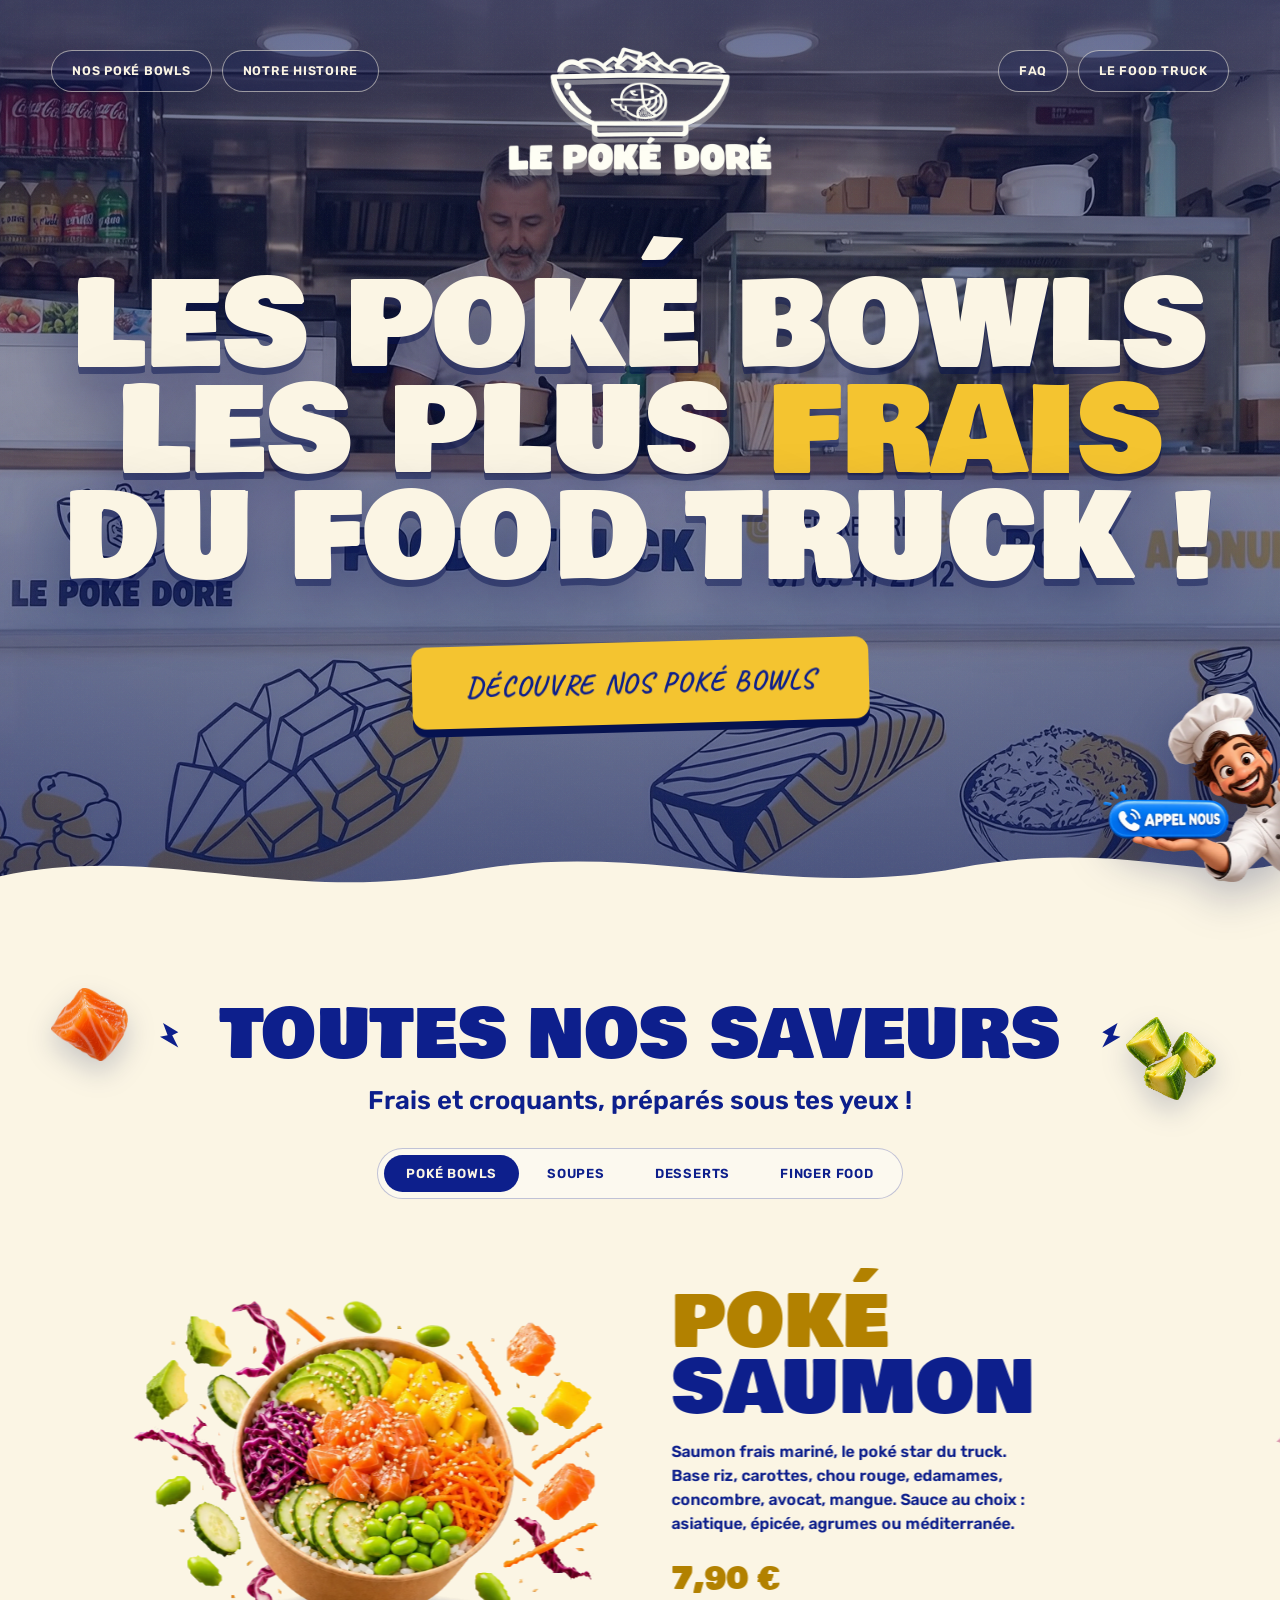
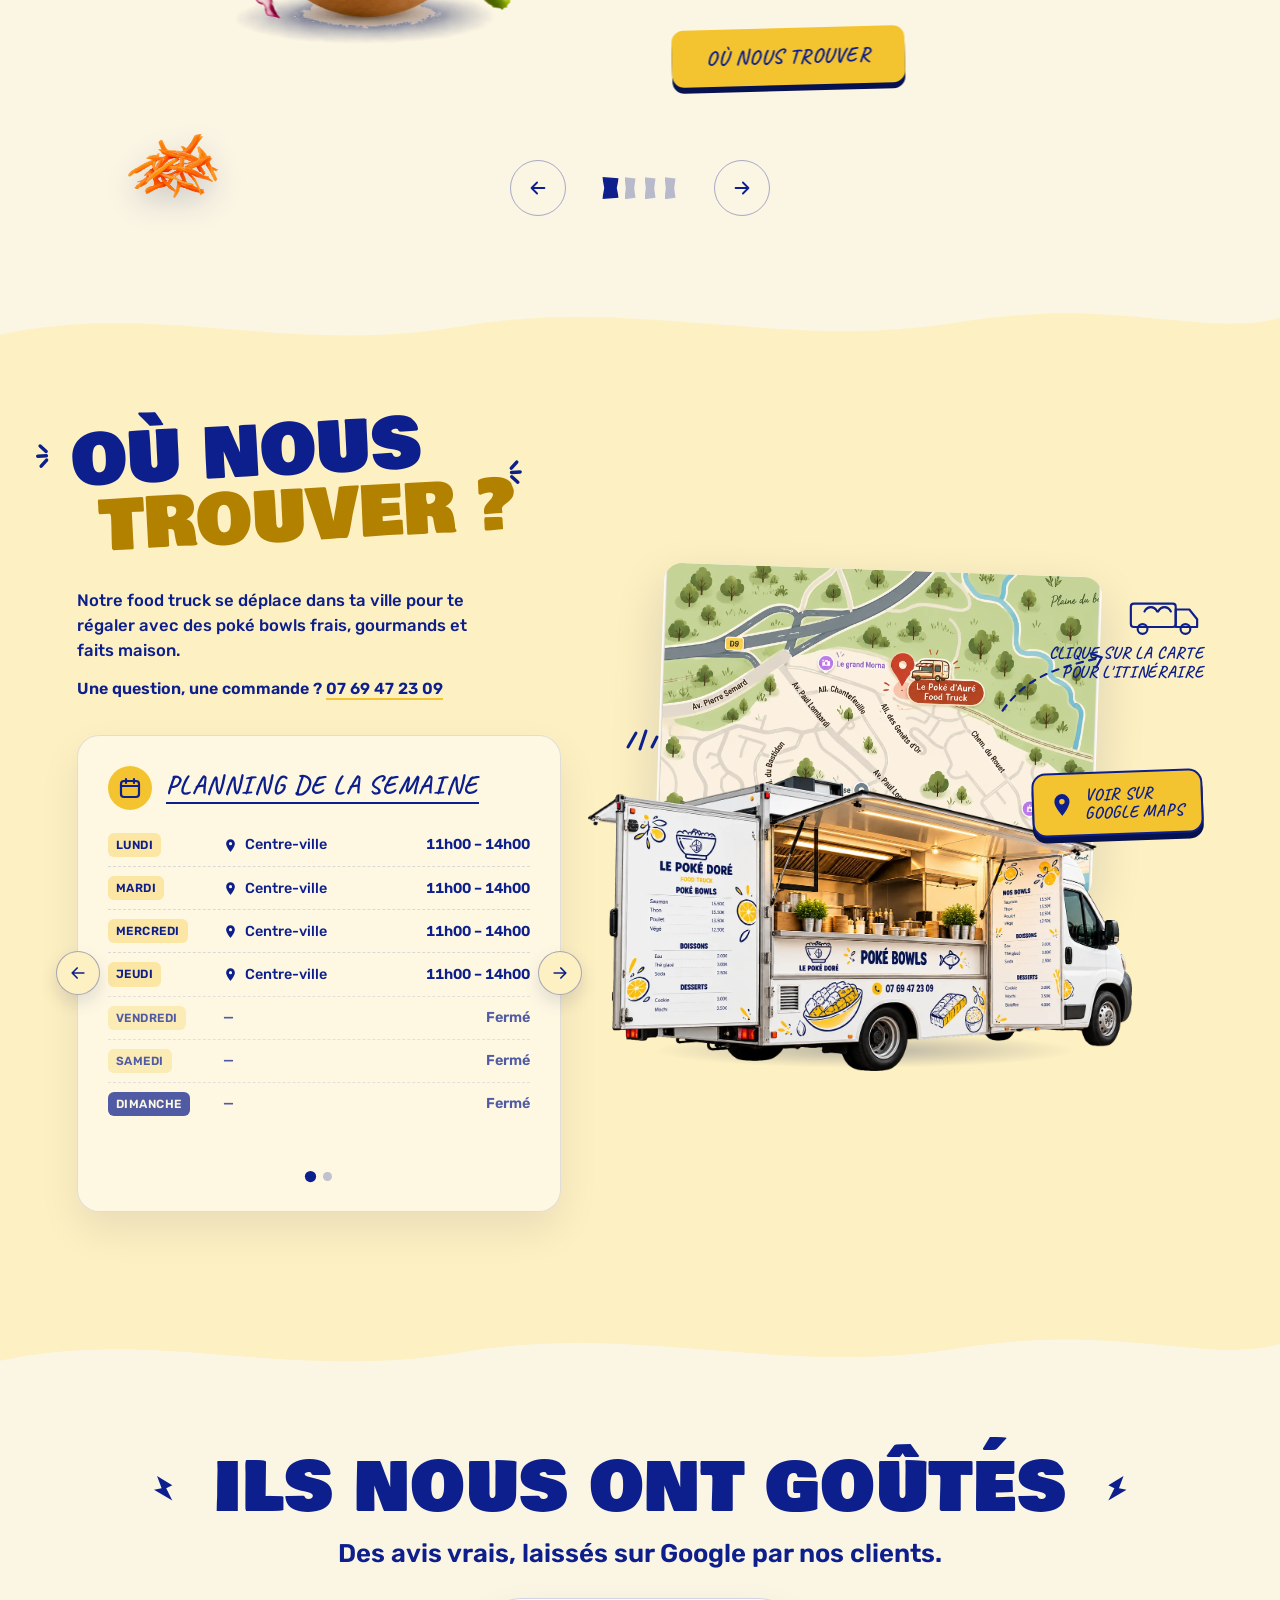
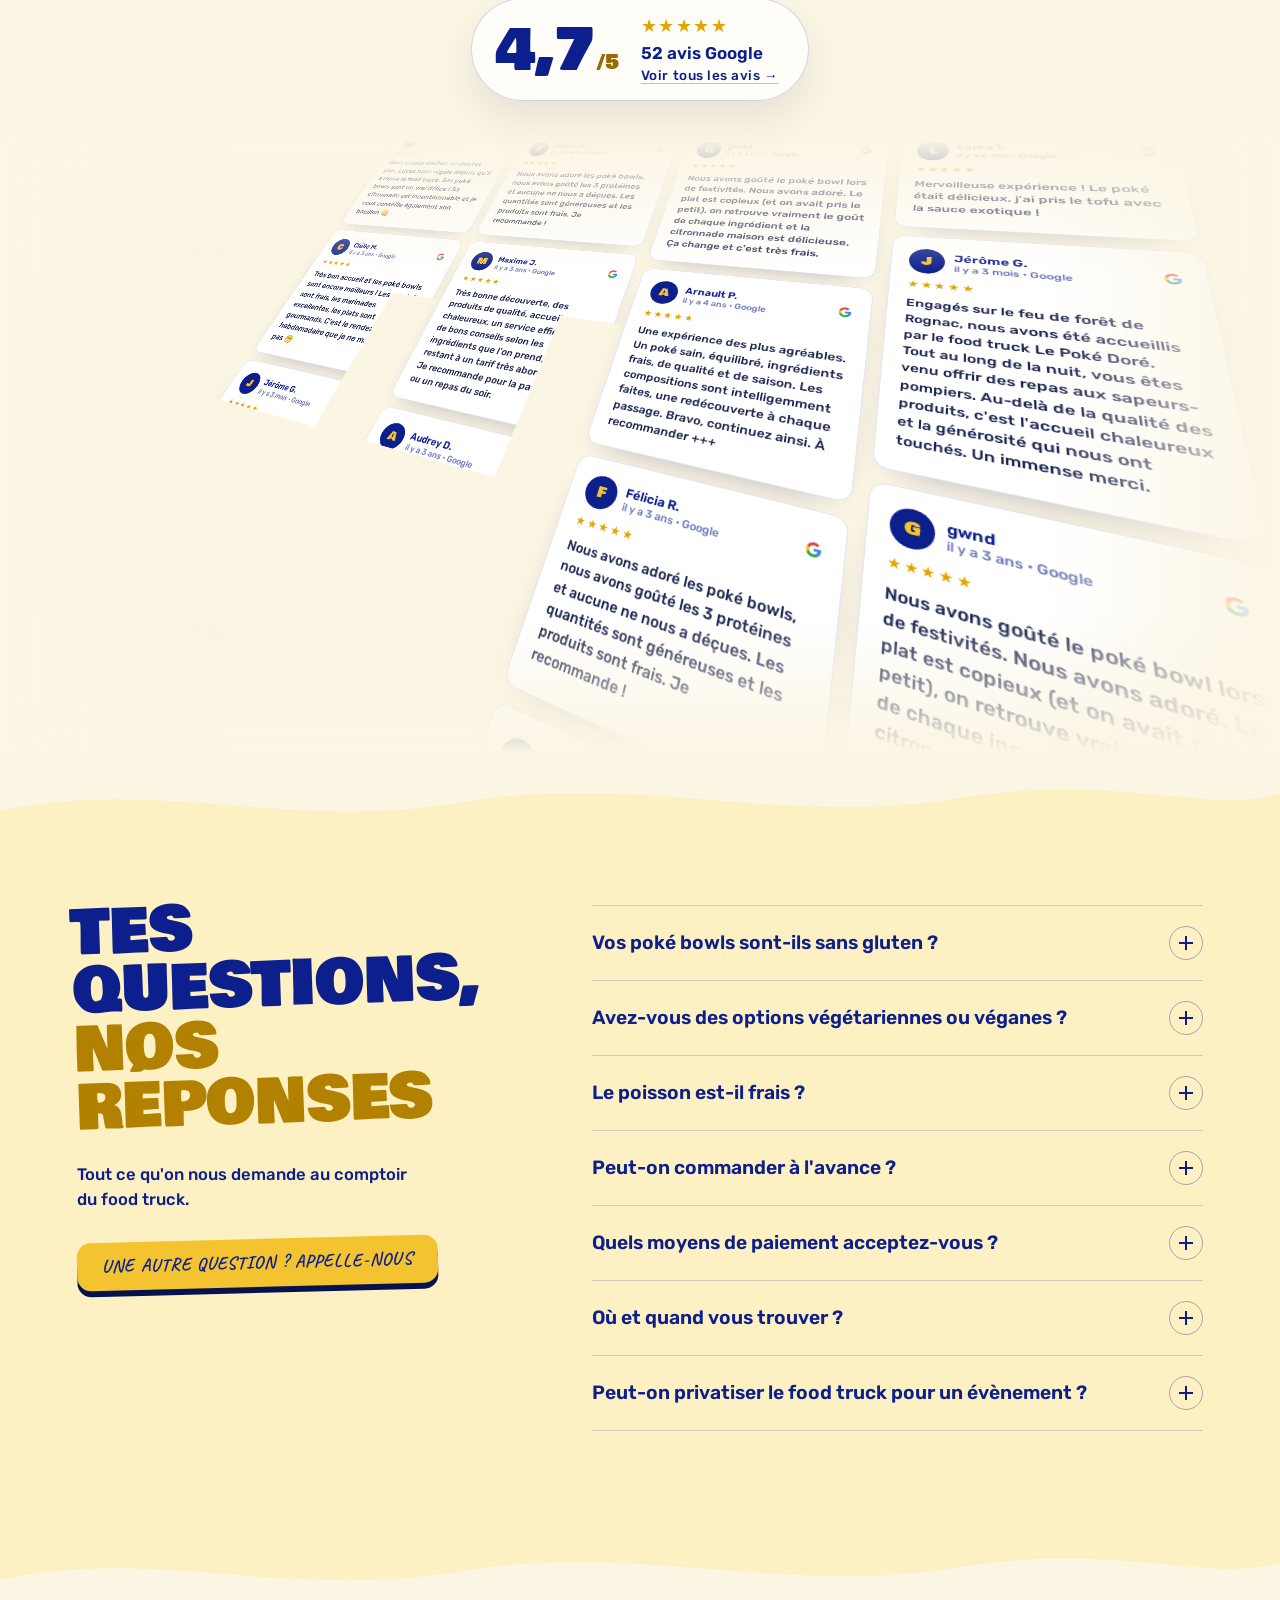
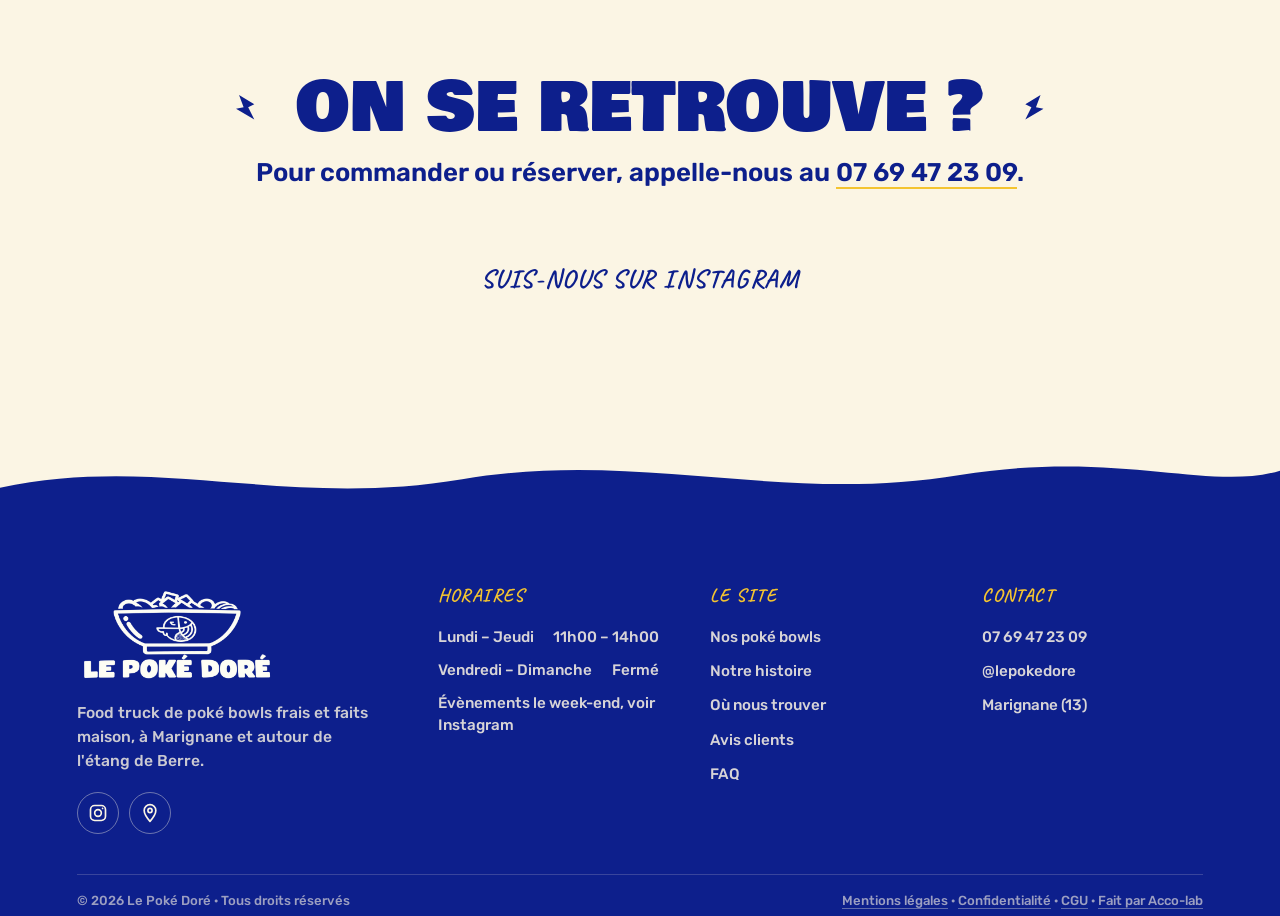
==== commit 49b26164: "Finger food : nouvel onglet avec 7 produits (gyozas, tempura, karaage, falafels, nems), onglets ress" ====
--- a/index.html
+++ b/index.html
@@ -165,7 +165,8 @@
     }
     .slide__bits{z-index:2}
     /* les visuels des pokés ont déjà leur ombre : pas d'ombre CSS en double */
-    #bowls-carousel .slide__media::before{display:none}
+    #bowls-carousel .slide__media::before,
+    #finger-carousel .slide__media::before{display:none}
     /* les ingrédients : rangés dans le bowl quand la slide est sur le côté, ils jaillissent quand elle arrive au centre */
     .slide__bits{
       position:absolute;inset:0;
@@ -213,7 +214,8 @@
     .saveurs .food[data-for]{opacity:0;transform:scale(.6)}
     .saveurs[data-active="bowls-carousel"] .food[data-for="bowls-carousel"],
     .saveurs[data-active="soups-carousel"] .food[data-for="soups-carousel"],
-    .saveurs[data-active="desserts-carousel"] .food[data-for="desserts-carousel"]{opacity:1;transform:none}
+    .saveurs[data-active="desserts-carousel"] .food[data-for="desserts-carousel"],
+    .saveurs[data-active="finger-carousel"] .food[data-for="finger-carousel"]{opacity:1;transform:none}
     /* desserts : pas de calque d'ingrédients, le pot est un peu plus petit */
     .slide--dessert .slide__media{padding:0 8%}
     .saveurs .food img{display:block;width:100%;height:auto;animation:float 6s ease-in-out infinite}
@@ -233,7 +235,7 @@
       .saveurs .food--a{left:3%;top:1.5%;width:50px}
       .saveurs .food--c{left:4%;bottom:3%;width:46px}
       .tabs{padding:4px;gap:4px}
-      .tab{padding:11px 14px;font-size:.72rem}
+      .tab{padding:11px 9px;font-size:.66rem;letter-spacing:.04em;white-space:nowrap}
       .saveurs .food--b{top:4%;right:3%;width:54px}
     }
 
@@ -575,6 +577,9 @@
   <div class="food food--a" data-for="desserts-carousel"><img src="image/chocolat-cut.webp" alt="" width="700" height="617" loading="lazy" decoding="async"></div>
   <div class="food food--b" data-for="desserts-carousel"><img src="image/framboise-cut.webp" alt="" width="700" height="652" loading="lazy" decoding="async"></div>
   <div class="food food--c" data-for="desserts-carousel"><img src="image/banane-cut.webp" alt="" width="700" height="656" loading="lazy" decoding="async"></div>
+  <div class="food food--a" data-for="finger-carousel"><img src="image/gyoza-cut.webp" alt="" width="700" height="563" loading="lazy" decoding="async"></div>
+  <div class="food food--b" data-for="finger-carousel"><img src="image/crevette-cut.webp" alt="" width="700" height="643" loading="lazy" decoding="async"></div>
+  <div class="food food--c" data-for="finger-carousel"><img src="image/nem-cut.webp" alt="" width="700" height="569" loading="lazy" decoding="async"></div>
 
   <div class="saveurs__head">
     <h2 class="saveurs__title">
@@ -587,6 +592,7 @@
       <button class="tab is-active" type="button" role="tab" aria-selected="true" data-tab="bowls-carousel">Poké bowls</button>
       <button class="tab" type="button" role="tab" aria-selected="false" data-tab="soups-carousel">Soupes</button>
       <button class="tab" type="button" role="tab" aria-selected="false" data-tab="desserts-carousel">Desserts</button>
+      <button class="tab" type="button" role="tab" aria-selected="false" data-tab="finger-carousel">Finger food</button>
     </div>
   </div>
 
@@ -784,6 +790,108 @@
       </button>
       <div class="carousel__dots" role="group" aria-label="Choisir un dessert"></div>
       <button class="carousel__arrow" type="button" data-next aria-label="Dessert suivant">
+        <svg viewBox="0 0 24 24"><path d="M5 12h14M13 6l6 6-6 6"/></svg>
+      </button>
+    </div>
+  </div>
+
+  <div class="carousel" data-carousel id="finger-carousel" hidden>
+    <div class="carousel__viewport">
+      <div class="carousel__track" style="--i:0">
+
+        <article class="slide is-active">
+          <div class="slide__media">
+            <img class="slide__bowl" src="image/finger-gyoza-poulet-bowl.webp" alt="Gyoza Poulet : Raviolis japonais grillés, farce au poulet et légumes, sauce soja au sésame" width="1358" height="1159" loading="lazy" decoding="async">
+            <img class="slide__bits" src="image/finger-gyoza-poulet-bits.webp" alt="" aria-hidden="true" width="1358" height="1159" loading="lazy" decoding="async">
+          </div>
+          <div class="slide__body">
+            <h3 class="slide__name"><span class="l1">Gyoza</span><span class="l2">Poulet</span></h3>
+            <p class="slide__text">Raviolis japonais grillés, farce au poulet et légumes, sauce soja au sésame.</p>
+            <a class="slide__btn" href="#truck">Où nous trouver</a>
+          </div>
+        </article>
+
+        <article class="slide">
+          <div class="slide__media">
+            <img class="slide__bowl" src="image/finger-gyoza-legumes-bowl.webp" alt="Gyoza Légumes : Raviolis japonais grillés, farce aux légumes croquants, sauce soja au sésame. 100 % végé" width="1358" height="1159" loading="lazy" decoding="async">
+            <img class="slide__bits" src="image/finger-gyoza-legumes-bits.webp" alt="" aria-hidden="true" width="1358" height="1159" loading="lazy" decoding="async">
+          </div>
+          <div class="slide__body">
+            <h3 class="slide__name"><span class="l1">Gyoza</span><span class="l2">Légumes</span></h3>
+            <p class="slide__text">Raviolis japonais grillés, farce aux légumes croquants, sauce soja au sésame. 100 % végé.</p>
+            <a class="slide__btn" href="#truck">Où nous trouver</a>
+          </div>
+        </article>
+
+        <article class="slide">
+          <div class="slide__media">
+            <img class="slide__bowl" src="image/finger-tempura-crevette-bowl.webp" alt="Tempura Crevette : Crevettes en beurre de tempura léger et croustillant, sauce sweet chili" width="1358" height="1159" loading="lazy" decoding="async">
+            <img class="slide__bits" src="image/finger-tempura-crevette-bits.webp" alt="" aria-hidden="true" width="1358" height="1159" loading="lazy" decoding="async">
+          </div>
+          <div class="slide__body">
+            <h3 class="slide__name"><span class="l1">Tempura</span><span class="l2">Crevette</span></h3>
+            <p class="slide__text">Crevettes en beurre de tempura léger et croustillant, sauce sweet chili.</p>
+            <a class="slide__btn" href="#truck">Où nous trouver</a>
+          </div>
+        </article>
+
+        <article class="slide">
+          <div class="slide__media">
+            <img class="slide__bowl" src="image/finger-chicken-karaage-bowl.webp" alt="Chicken Karaage : Poulet frit à la japonaise, mariné au gingembre et au soja, mayo citronnée" width="1358" height="1159" loading="lazy" decoding="async">
+            <img class="slide__bits" src="image/finger-chicken-karaage-bits.webp" alt="" aria-hidden="true" width="1358" height="1159" loading="lazy" decoding="async">
+          </div>
+          <div class="slide__body">
+            <h3 class="slide__name"><span class="l1">Chicken</span><span class="l2">Karaage</span></h3>
+            <p class="slide__text">Poulet frit à la japonaise, mariné au gingembre et au soja, mayo citronnée.</p>
+            <a class="slide__btn" href="#truck">Où nous trouver</a>
+          </div>
+        </article>
+
+        <article class="slide">
+          <div class="slide__media">
+            <img class="slide__bowl" src="image/finger-falafel-bowl.webp" alt="Les Falafels : Boulettes de pois chiches aux herbes, croustillantes dehors, fondantes dedans, sauce yaourt. 100 % végé" width="1358" height="1159" loading="lazy" decoding="async">
+            <img class="slide__bits" src="image/finger-falafel-bits.webp" alt="" aria-hidden="true" width="1358" height="1159" loading="lazy" decoding="async">
+          </div>
+          <div class="slide__body">
+            <h3 class="slide__name"><span class="l1">Les</span><span class="l2">Falafels</span></h3>
+            <p class="slide__text">Boulettes de pois chiches aux herbes, croustillantes dehors, fondantes dedans, sauce yaourt. 100 % végé.</p>
+            <a class="slide__btn" href="#truck">Où nous trouver</a>
+          </div>
+        </article>
+
+        <article class="slide">
+          <div class="slide__media">
+            <img class="slide__bowl" src="image/finger-nem-porc-bowl.webp" alt="Nem Porc : Nems croustillants au porc, salade, menthe et sauce nuoc-mâm" width="1358" height="1159" loading="lazy" decoding="async">
+            <img class="slide__bits" src="image/finger-nem-porc-bits.webp" alt="" aria-hidden="true" width="1358" height="1159" loading="lazy" decoding="async">
+          </div>
+          <div class="slide__body">
+            <h3 class="slide__name"><span class="l1">Nem</span><span class="l2">Porc</span></h3>
+            <p class="slide__text">Nems croustillants au porc, salade, menthe et sauce nuoc-mâm.</p>
+            <a class="slide__btn" href="#truck">Où nous trouver</a>
+          </div>
+        </article>
+
+        <article class="slide">
+          <div class="slide__media">
+            <img class="slide__bowl" src="image/finger-nem-poulet-bowl.webp" alt="Nem Poulet : Nems croustillants au poulet, salade, menthe et sauce nuoc-mâm" width="1358" height="1159" loading="lazy" decoding="async">
+            <img class="slide__bits" src="image/finger-nem-poulet-bits.webp" alt="" aria-hidden="true" width="1358" height="1159" loading="lazy" decoding="async">
+          </div>
+          <div class="slide__body">
+            <h3 class="slide__name"><span class="l1">Nem</span><span class="l2">Poulet</span></h3>
+            <p class="slide__text">Nems croustillants au poulet, salade, menthe et sauce nuoc-mâm.</p>
+            <a class="slide__btn" href="#truck">Où nous trouver</a>
+          </div>
+        </article>
+
+      </div>
+    </div>
+
+    <div class="carousel__nav">
+      <button class="carousel__arrow" type="button" data-prev aria-label="Finger food précédent">
+        <svg viewBox="0 0 24 24"><path d="M19 12H5M11 6l-6 6 6 6"/></svg>
+      </button>
+      <div class="carousel__dots" role="group" aria-label="Choisir un finger food"></div>
+      <button class="carousel__arrow" type="button" data-next aria-label="Finger food suivant">
         <svg viewBox="0 0 24 24"><path d="M5 12h14M13 6l6 6-6 6"/></svg>
       </button>
     </div>
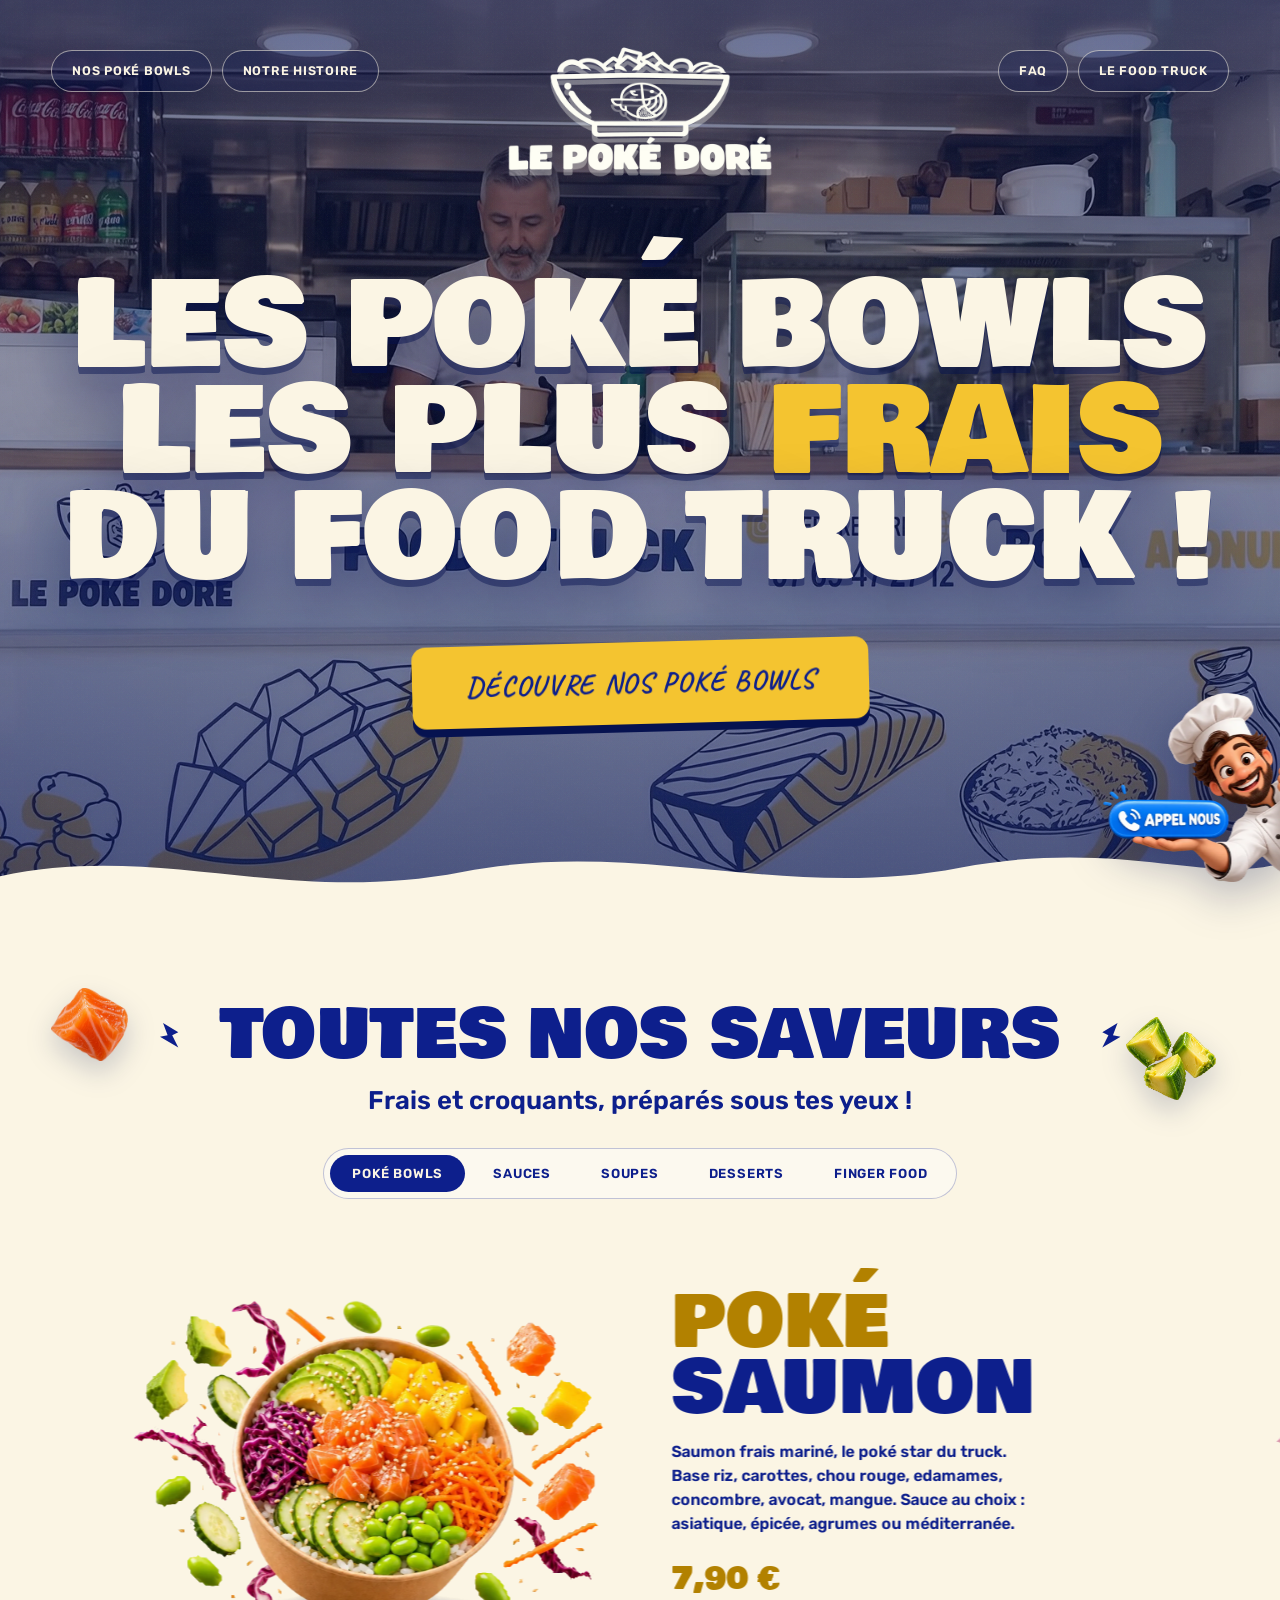
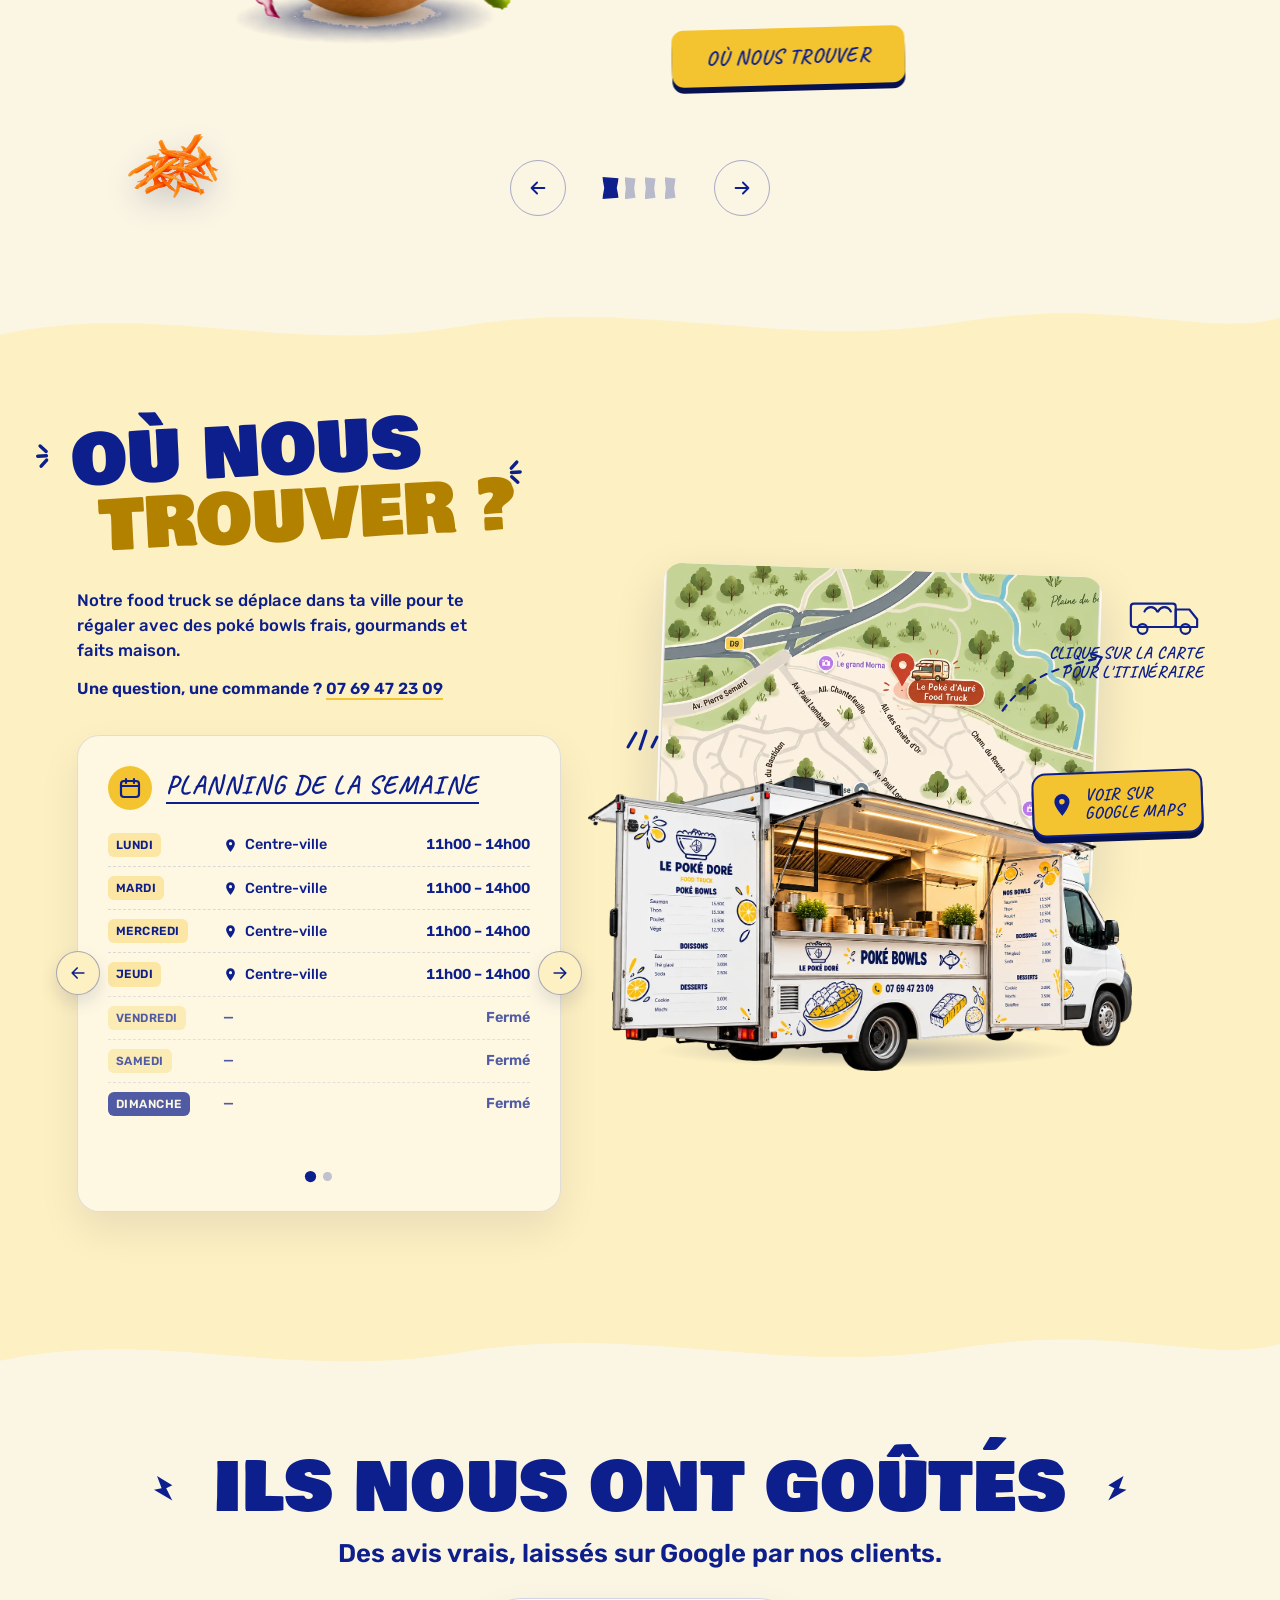
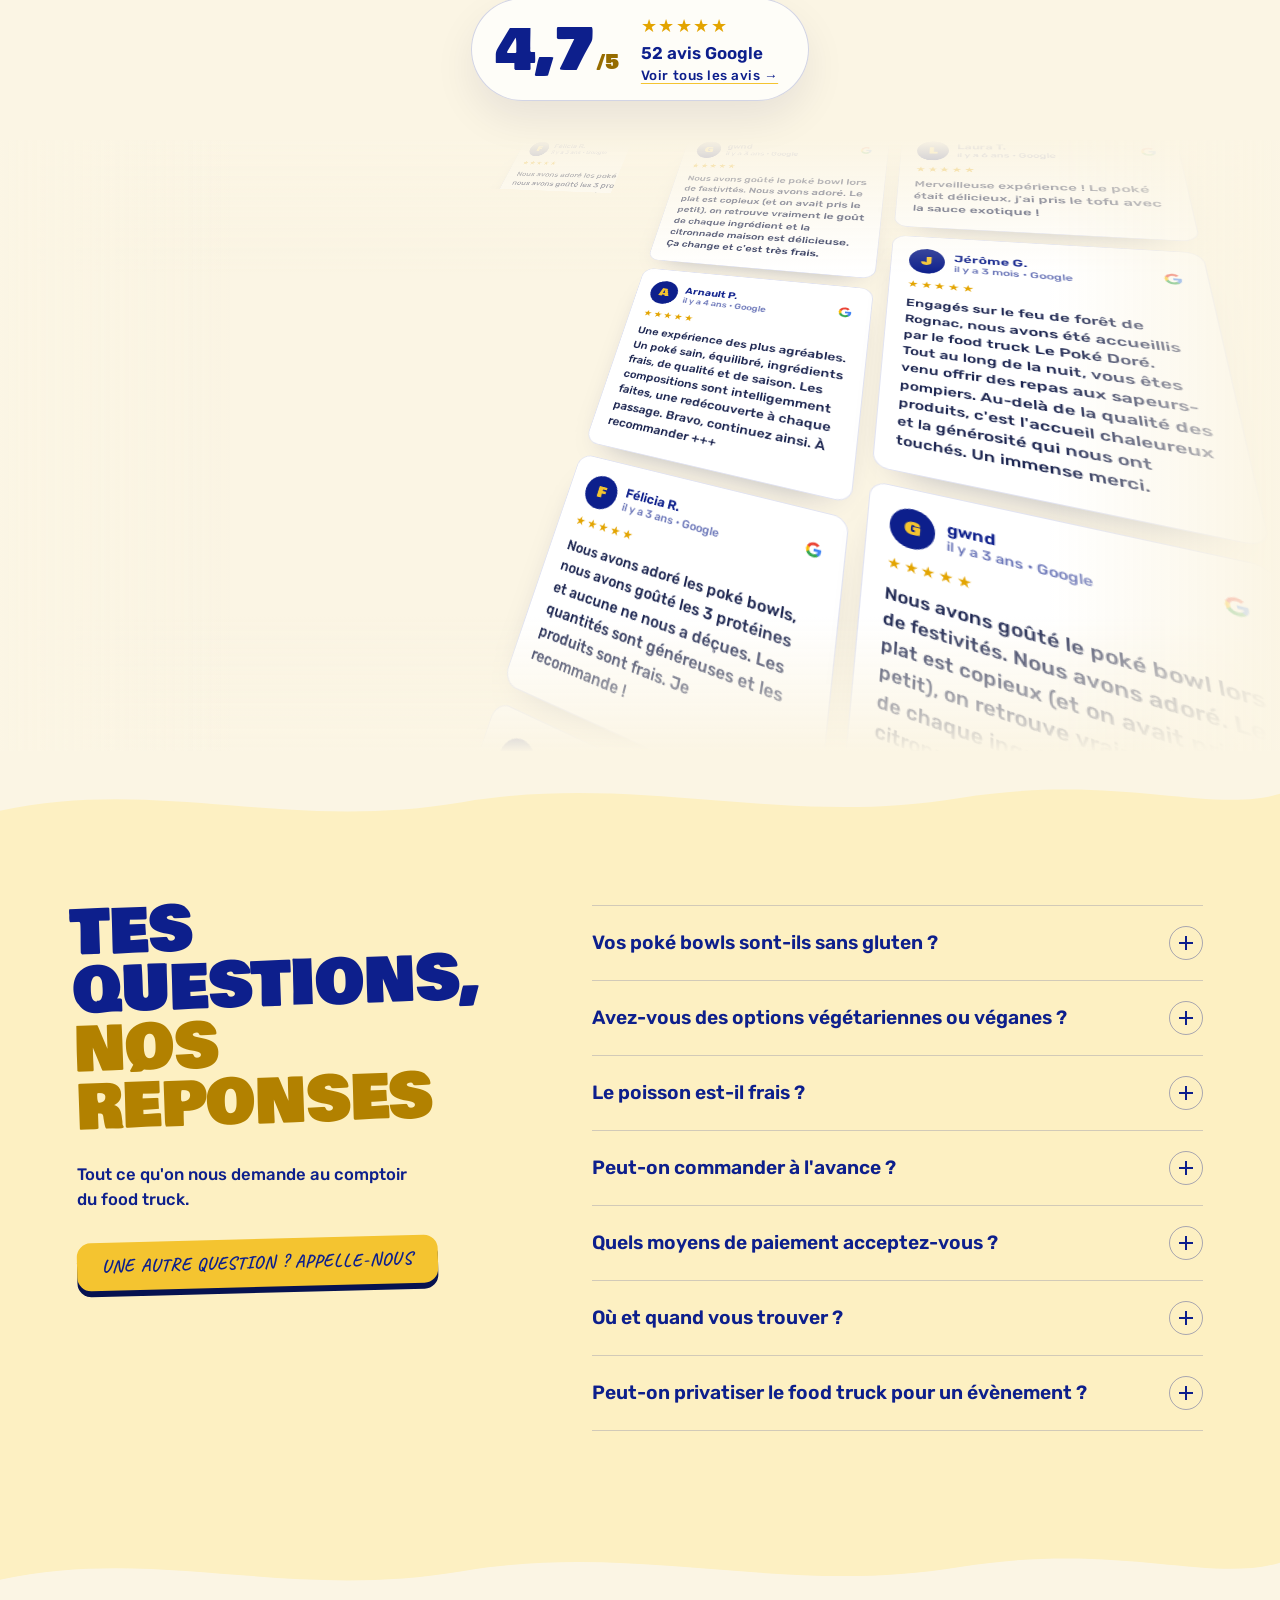
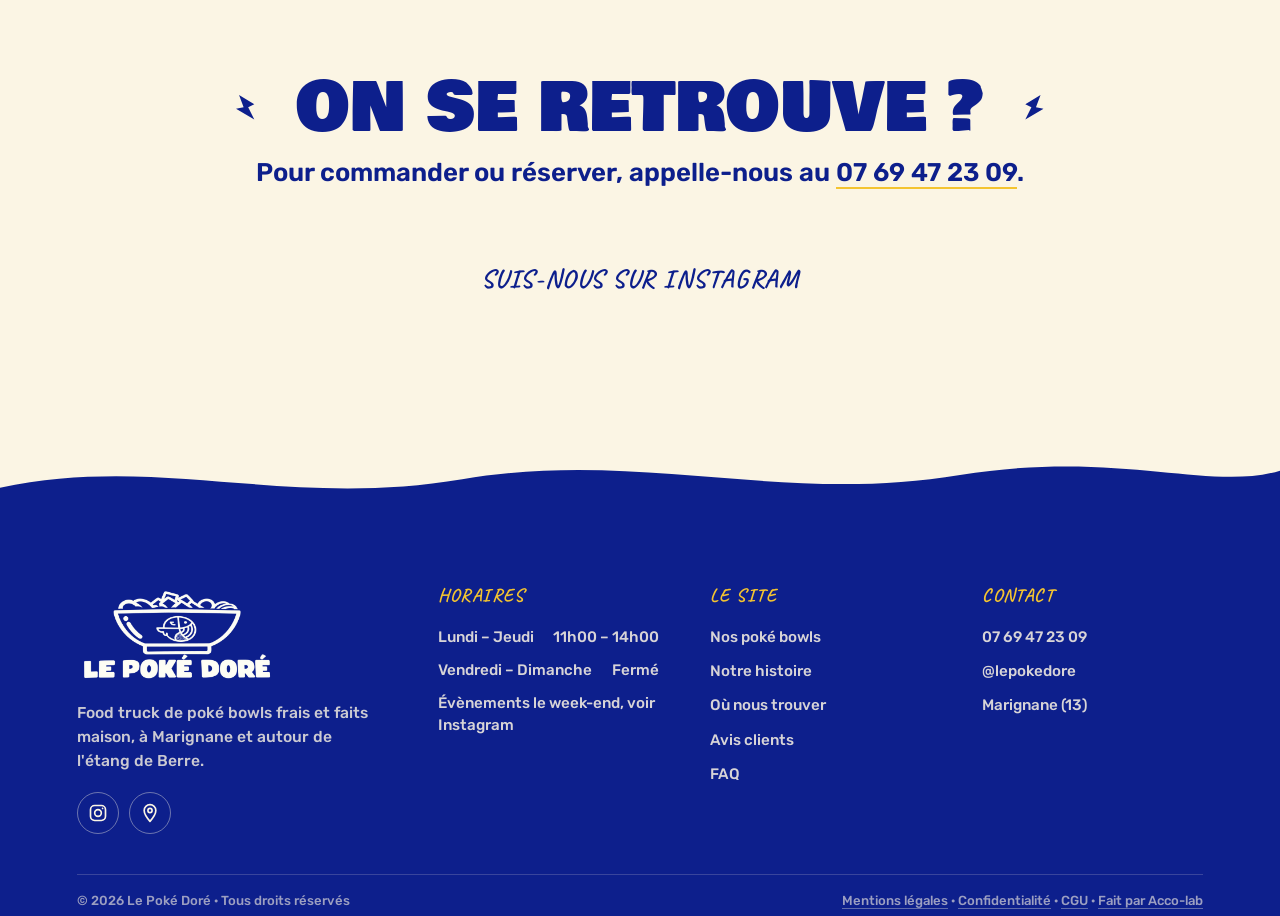
==== commit bc5f8cd3: "Sauces : nouvel onglet avec les 4 sauces (asiatique, épicée, agrumes, méditerranée), noms très longs" ====
--- a/index.html
+++ b/index.html
@@ -185,6 +185,7 @@
     .slide__name .l1{display:block;color:#b28100}
     .slide__name .l2{display:block;color:var(--navy)}
     .slide__name .l2.is-long{font-size:.72em}
+    .slide__name .l2.is-xlong{font-size:.6em}
     .slide__text{margin-top:1.2em;max-width:34ch;font:600 clamp(.95rem,1.25vw,1.15rem)/1.5 "Rubik",sans-serif;color:var(--navy)}
     .slide__price{margin-top:.9em;font-family:"Bowlby One SC",cursive;font-size:clamp(1.4rem,2.4vw,2.2rem);color:#b28100;line-height:1}
     .slide__btn{
@@ -215,9 +216,12 @@
     .saveurs[data-active="bowls-carousel"] .food[data-for="bowls-carousel"],
     .saveurs[data-active="soups-carousel"] .food[data-for="soups-carousel"],
     .saveurs[data-active="desserts-carousel"] .food[data-for="desserts-carousel"],
-    .saveurs[data-active="finger-carousel"] .food[data-for="finger-carousel"]{opacity:1;transform:none}
+    .saveurs[data-active="finger-carousel"] .food[data-for="finger-carousel"],
+    .saveurs[data-active="sauces-carousel"] .food[data-for="sauces-carousel"]{opacity:1;transform:none}
     /* desserts : pas de calque d'ingrédients, le pot est un peu plus petit */
     .slide--dessert .slide__media{padding:0 8%}
+    .slide--sauce .slide__media{padding:0 10%}
+    .slide--sauce .slide__price{font-size:clamp(1.1rem,1.8vw,1.6rem)}
     .saveurs .food img{display:block;width:100%;height:auto;animation:float 6s ease-in-out infinite}
     @keyframes float{0%,100%{transform:translateY(0) rotate(var(--r,0deg))}50%{transform:translateY(-14px) rotate(calc(var(--r,0deg) + 4deg))}}
     .saveurs .food--a{left:4%;top:9%;width:clamp(50px,6vw,110px)}
@@ -235,6 +239,7 @@
       .saveurs .food--a{left:3%;top:1.5%;width:50px}
       .saveurs .food--c{left:4%;bottom:3%;width:46px}
       .tabs{padding:4px;gap:4px}
+      .tabs{flex-wrap:wrap;justify-content:center;border-radius:24px}
       .tab{padding:11px 9px;font-size:.66rem;letter-spacing:.04em;white-space:nowrap}
       .saveurs .food--b{top:4%;right:3%;width:54px}
     }
@@ -590,6 +595,7 @@
     <p class="saveurs__sub">Frais et croquants, préparés sous tes yeux !</p>
     <div class="tabs" role="tablist" aria-label="Choisir la catégorie">
       <button class="tab is-active" type="button" role="tab" aria-selected="true" data-tab="bowls-carousel">Poké bowls</button>
+      <button class="tab" type="button" role="tab" aria-selected="false" data-tab="sauces-carousel">Sauces</button>
       <button class="tab" type="button" role="tab" aria-selected="false" data-tab="soups-carousel">Soupes</button>
       <button class="tab" type="button" role="tab" aria-selected="false" data-tab="desserts-carousel">Desserts</button>
       <button class="tab" type="button" role="tab" aria-selected="false" data-tab="finger-carousel">Finger food</button>
@@ -661,6 +667,72 @@
       </button>
       <div class="carousel__dots" role="group" aria-label="Choisir un bowl"></div>
       <button class="carousel__arrow" type="button" data-next aria-label="Bowl suivant">
+        <svg viewBox="0 0 24 24"><path d="M5 12h14M13 6l6 6-6 6"/></svg>
+      </button>
+    </div>
+  </div>
+
+  <div class="carousel" data-carousel id="sauces-carousel" hidden>
+    <div class="carousel__viewport">
+      <div class="carousel__track" style="--i:0">
+
+        <article class="slide slide--sauce is-active">
+          <div class="slide__media">
+            <img class="slide__bowl" src="image/sauce-asiatique.webp" alt="Sauce Asiatique : sauce soja, huile de sésame, ail, gingembre et sucre roux" width="651" height="632" loading="lazy" decoding="async">
+          </div>
+          <div class="slide__body">
+            <h3 class="slide__name"><span class="l1">Sauce</span><span class="l2">Asiatique</span></h3>
+            <p class="slide__text">Sauce soja, huile de sésame, ail, gingembre et sucre roux. Brune, profonde, umami.</p>
+            <p class="slide__price">Incluse dans ton poké</p>
+            <a class="slide__btn" href="#bowls">Voir les pokés</a>
+          </div>
+        </article>
+
+        <article class="slide slide--sauce">
+          <div class="slide__media">
+            <img class="slide__bowl" src="image/sauce-epicee.webp" alt="Sauce Épicée : sriracha, mayonnaise et sauce soja sucrée" width="651" height="632" loading="lazy" decoding="async">
+          </div>
+          <div class="slide__body">
+            <h3 class="slide__name"><span class="l1">Sauce</span><span class="l2">Épicée</span></h3>
+            <p class="slide__text">Sriracha, mayonnaise et sauce soja sucrée. Crémeuse, orange, avec du peps.</p>
+            <p class="slide__price">Incluse dans ton poké</p>
+            <a class="slide__btn" href="#bowls">Voir les pokés</a>
+          </div>
+        </article>
+
+        <article class="slide slide--sauce">
+          <div class="slide__media">
+            <img class="slide__bowl" src="image/sauce-agrumes.webp" alt="Sauce Agrumes : orange sanguine, citron vert, moutarde, miel, vinaigre de riz, huile de sésame et soja sucré" width="651" height="632" loading="lazy" decoding="async">
+          </div>
+          <div class="slide__body">
+            <h3 class="slide__name"><span class="l1">Sauce</span><span class="l2">Agrumes</span></h3>
+            <p class="slide__text">Orange sanguine, citron vert, moutarde, miel, vinaigre de riz, huile de sésame et soja sucré. Dorée et légère.</p>
+            <p class="slide__price">Incluse dans ton poké</p>
+            <a class="slide__btn" href="#bowls">Voir les pokés</a>
+          </div>
+        </article>
+
+        <article class="slide slide--sauce">
+          <div class="slide__media">
+            <img class="slide__bowl" src="image/sauce-mediterranee.webp" alt="Sauce Méditerranée : huile d'olive, citron, basilic, ail et vinaigre" width="651" height="632" loading="lazy" decoding="async">
+          </div>
+          <div class="slide__body">
+            <h3 class="slide__name"><span class="l1">Sauce</span><span class="l2">Méditerranée</span></h3>
+            <p class="slide__text">Huile d'olive, citron, basilic, ail et vinaigre. Verte, fraîche, parfumée.</p>
+            <p class="slide__price">Incluse dans ton poké</p>
+            <a class="slide__btn" href="#bowls">Voir les pokés</a>
+          </div>
+        </article>
+
+      </div>
+    </div>
+
+    <div class="carousel__nav">
+      <button class="carousel__arrow" type="button" data-prev aria-label="Sauce précédente">
+        <svg viewBox="0 0 24 24"><path d="M19 12H5M11 6l-6 6 6 6"/></svg>
+      </button>
+      <div class="carousel__dots" role="group" aria-label="Choisir une sauce"></div>
+      <button class="carousel__arrow" type="button" data-next aria-label="Sauce suivante">
         <svg viewBox="0 0 24 24"><path d="M5 12h14M13 6l6 6-6 6"/></svg>
       </button>
     </div>
@@ -1648,7 +1720,7 @@
     return { reset: () => jumpTo(1) };
   };
   // les noms longs (ex. « Champignons ») passent en taille réduite pour ne pas écraser l'image
-  document.querySelectorAll('.slide__name .l2').forEach(el => { if (el.textContent.trim().length > 7) el.classList.add('is-long'); });
+  document.querySelectorAll('.slide__name .l2').forEach(el => { const n = el.textContent.trim().length; if (n > 10) el.classList.add('is-xlong'); else if (n > 7) el.classList.add('is-long'); });
   const carousels = {};
   document.querySelectorAll('[data-carousel]').forEach(c => { carousels[c.id] = initCarousel(c); });
 
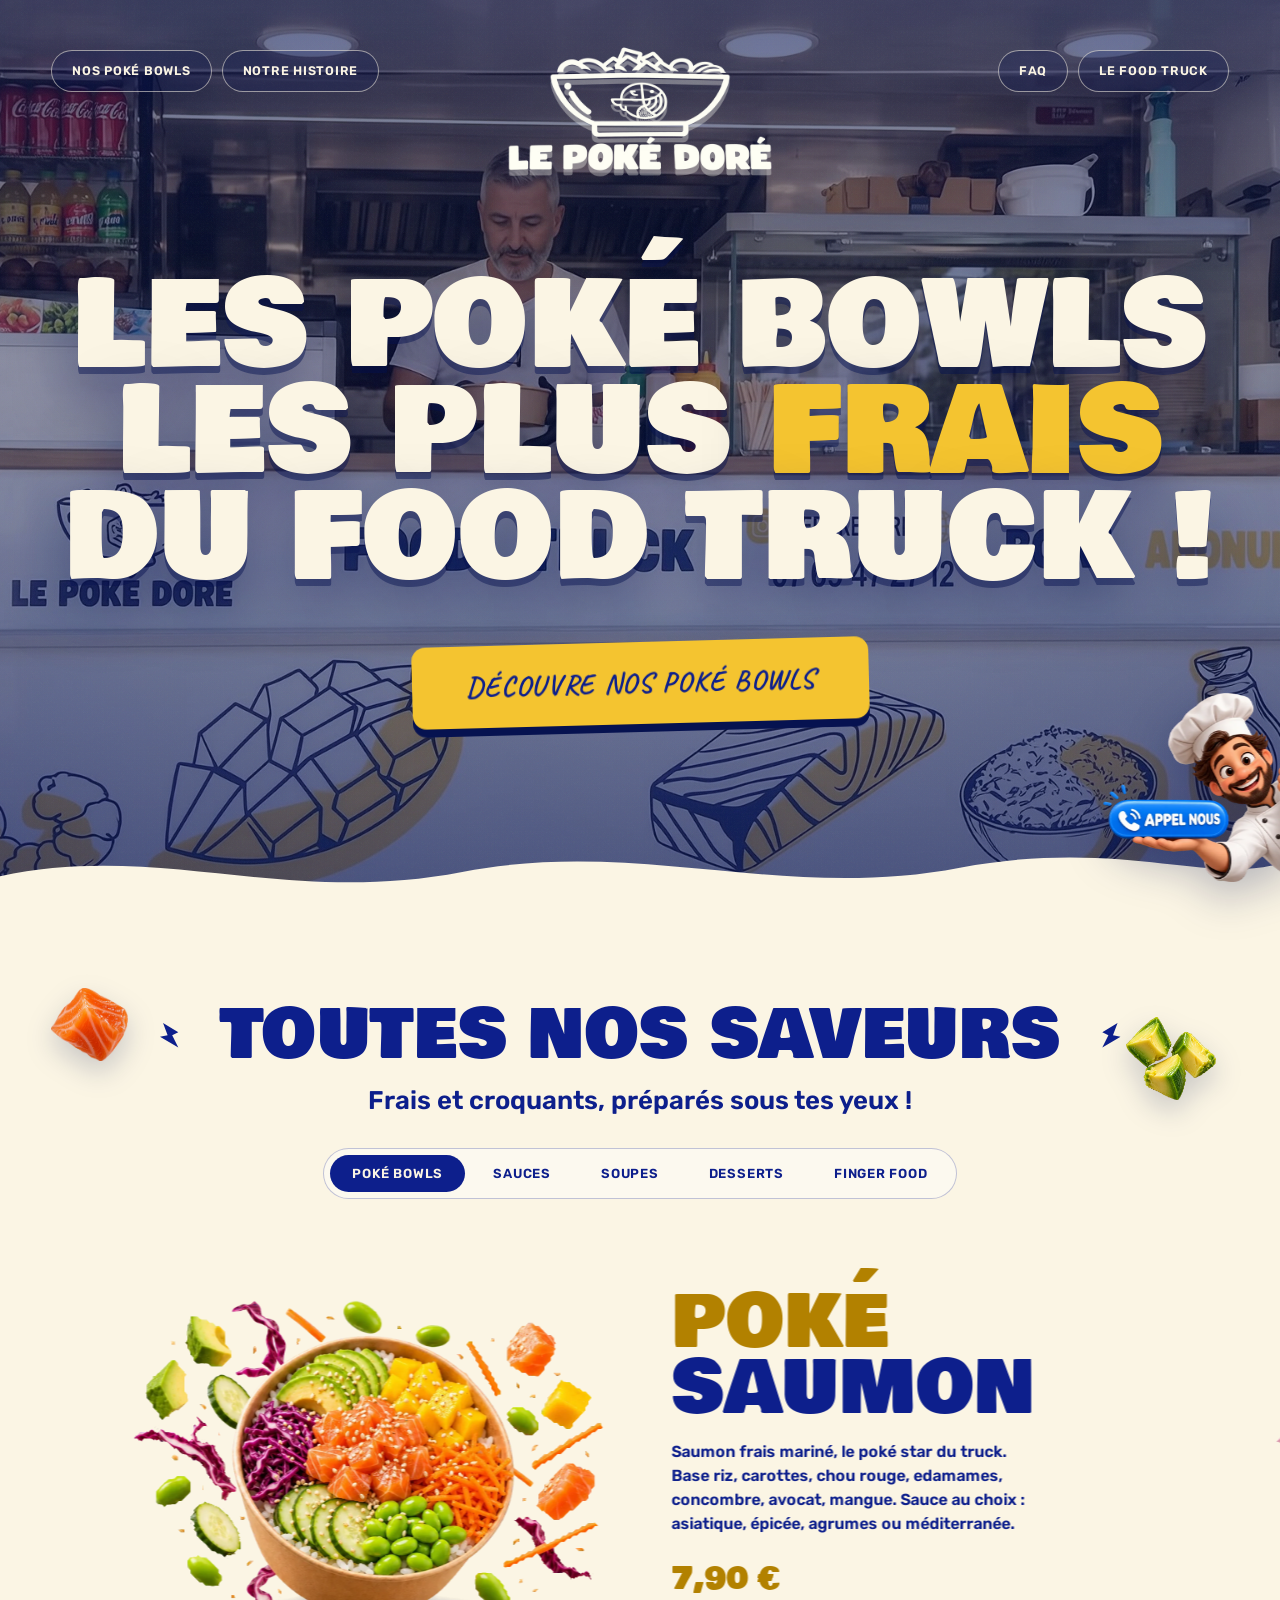
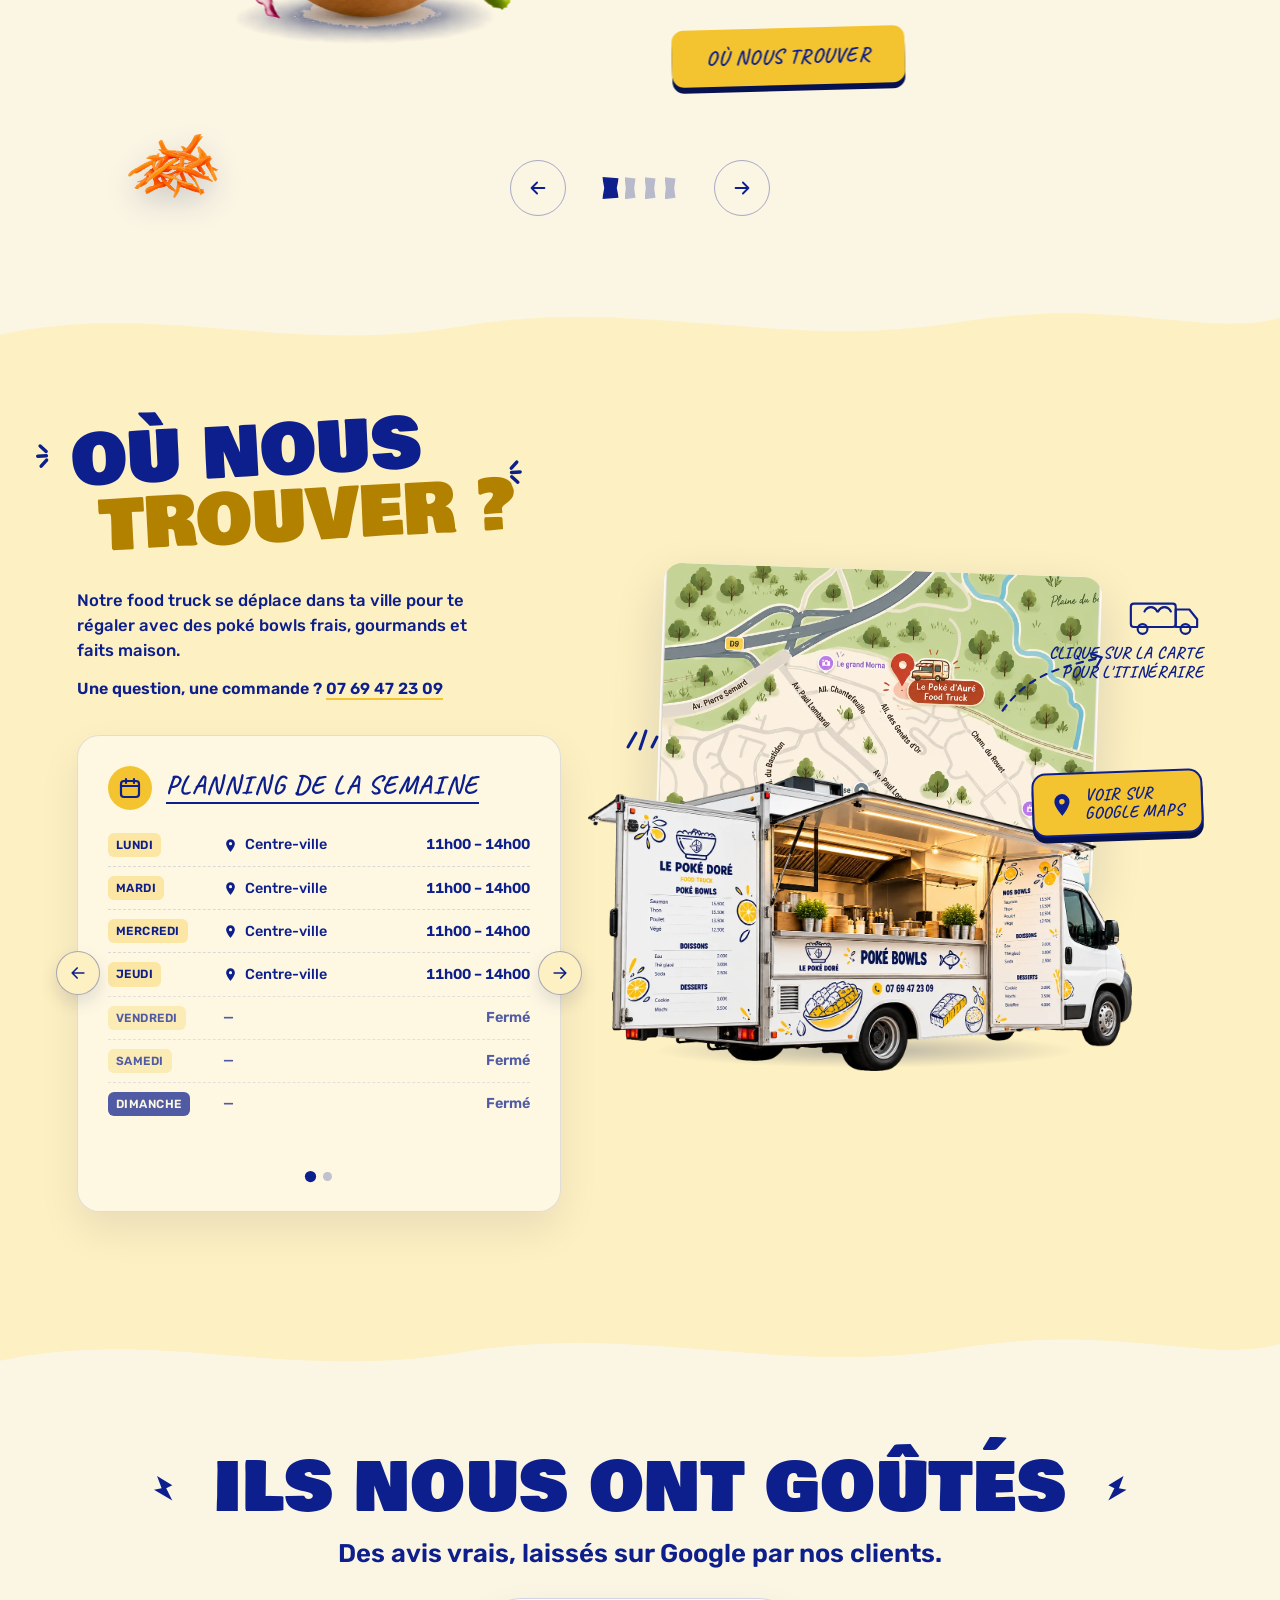
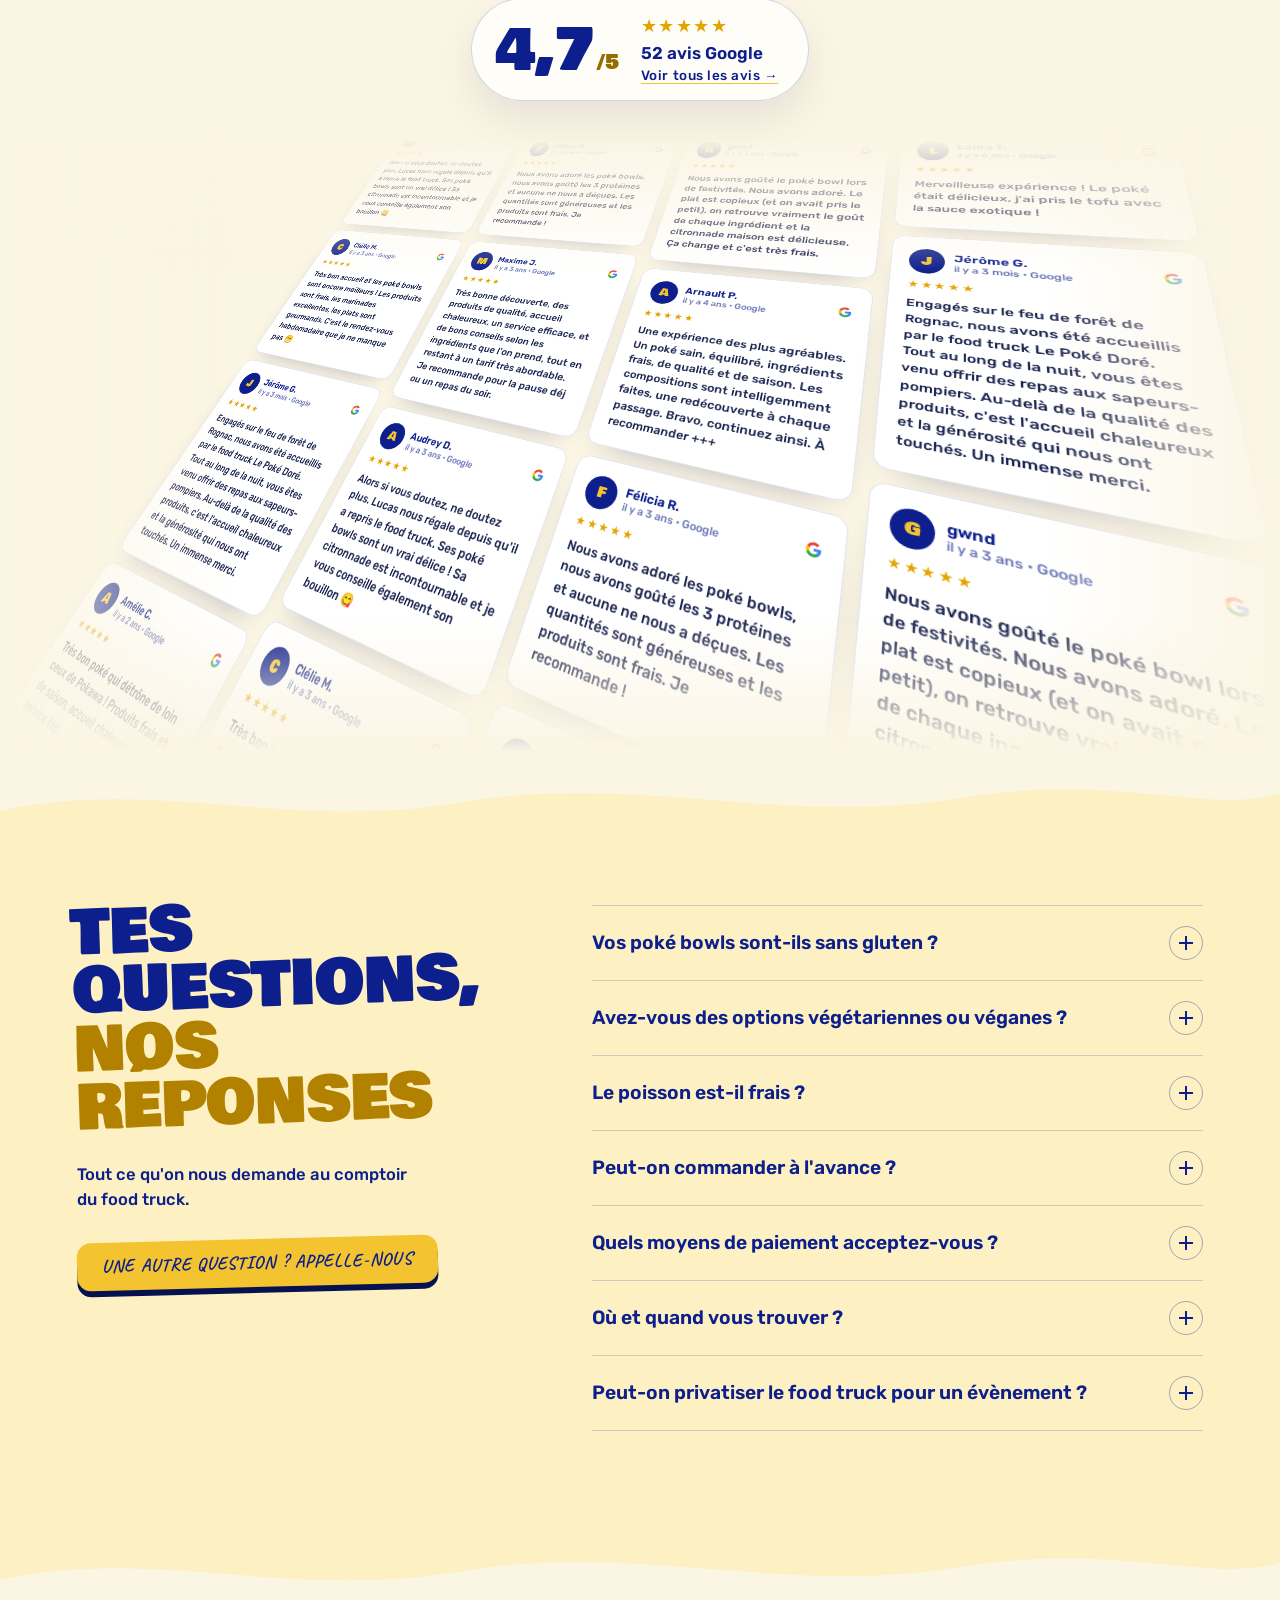
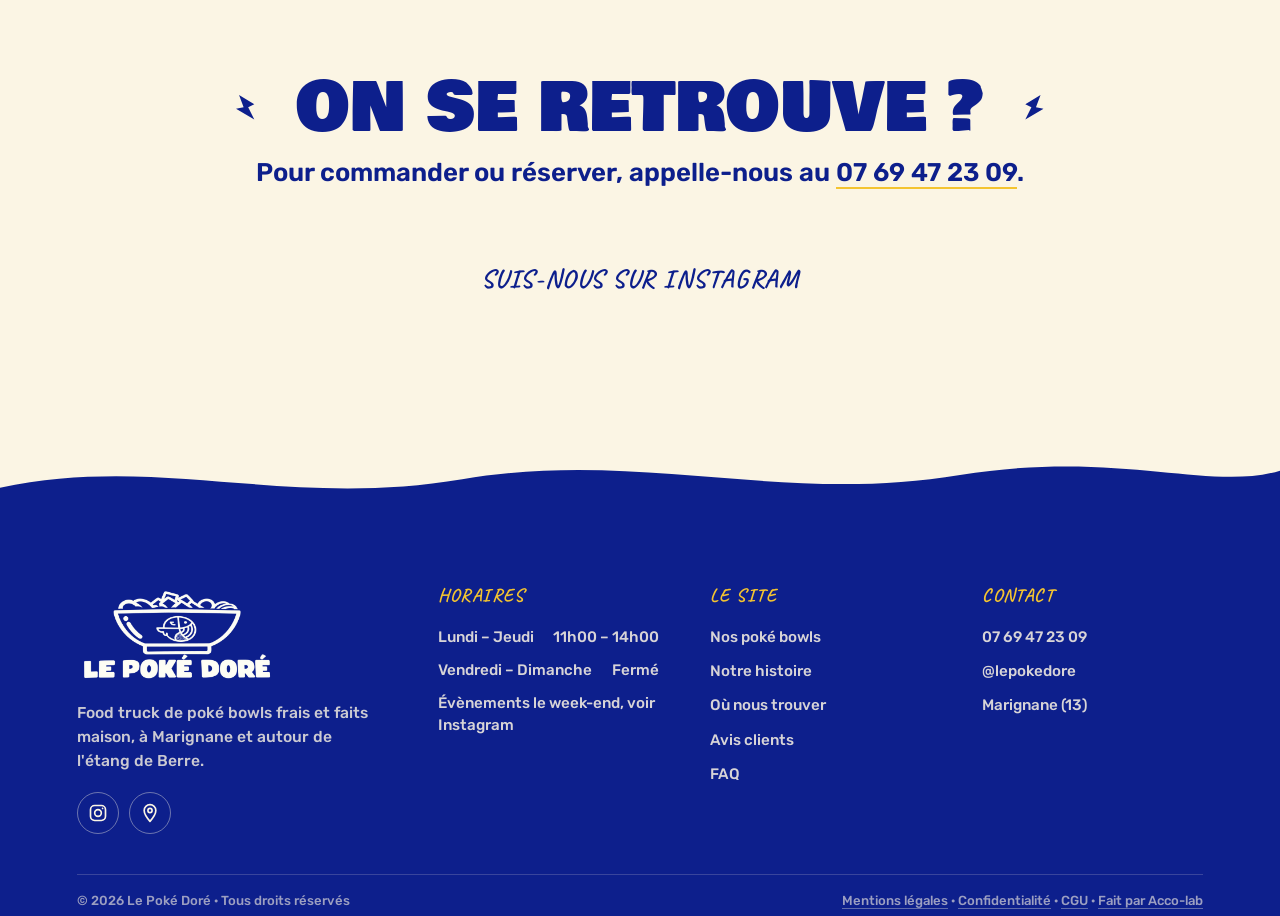
==== commit c24d9e62: "Sauces : détourage net du pot seul, sans frange d'ombre Co-Authored-By: Claude Fable 5.1 <noreply@an" ====
--- a/index.html
+++ b/index.html
@@ -678,7 +678,7 @@
 
         <article class="slide slide--sauce is-active">
           <div class="slide__media">
-            <img class="slide__bowl" src="image/sauce-asiatique.webp" alt="Sauce Asiatique : sauce soja, huile de sésame, ail, gingembre et sucre roux" width="651" height="632" loading="lazy" decoding="async">
+            <img class="slide__bowl" src="image/sauce-asiatique.webp" alt="Sauce Asiatique : sauce soja, huile de sésame, ail, gingembre et sucre roux" width="651" height="604" loading="lazy" decoding="async">
           </div>
           <div class="slide__body">
             <h3 class="slide__name"><span class="l1">Sauce</span><span class="l2">Asiatique</span></h3>
@@ -690,7 +690,7 @@
 
         <article class="slide slide--sauce">
           <div class="slide__media">
-            <img class="slide__bowl" src="image/sauce-epicee.webp" alt="Sauce Épicée : sriracha, mayonnaise et sauce soja sucrée" width="651" height="632" loading="lazy" decoding="async">
+            <img class="slide__bowl" src="image/sauce-epicee.webp" alt="Sauce Épicée : sriracha, mayonnaise et sauce soja sucrée" width="651" height="604" loading="lazy" decoding="async">
           </div>
           <div class="slide__body">
             <h3 class="slide__name"><span class="l1">Sauce</span><span class="l2">Épicée</span></h3>
@@ -702,7 +702,7 @@
 
         <article class="slide slide--sauce">
           <div class="slide__media">
-            <img class="slide__bowl" src="image/sauce-agrumes.webp" alt="Sauce Agrumes : orange sanguine, citron vert, moutarde, miel, vinaigre de riz, huile de sésame et soja sucré" width="651" height="632" loading="lazy" decoding="async">
+            <img class="slide__bowl" src="image/sauce-agrumes.webp" alt="Sauce Agrumes : orange sanguine, citron vert, moutarde, miel, vinaigre de riz, huile de sésame et soja sucré" width="651" height="604" loading="lazy" decoding="async">
           </div>
           <div class="slide__body">
             <h3 class="slide__name"><span class="l1">Sauce</span><span class="l2">Agrumes</span></h3>
@@ -714,7 +714,7 @@
 
         <article class="slide slide--sauce">
           <div class="slide__media">
-            <img class="slide__bowl" src="image/sauce-mediterranee.webp" alt="Sauce Méditerranée : huile d'olive, citron, basilic, ail et vinaigre" width="651" height="632" loading="lazy" decoding="async">
+            <img class="slide__bowl" src="image/sauce-mediterranee.webp" alt="Sauce Méditerranée : huile d'olive, citron, basilic, ail et vinaigre" width="651" height="604" loading="lazy" decoding="async">
           </div>
           <div class="slide__body">
             <h3 class="slide__name"><span class="l1">Sauce</span><span class="l2">Méditerranée</span></h3>
